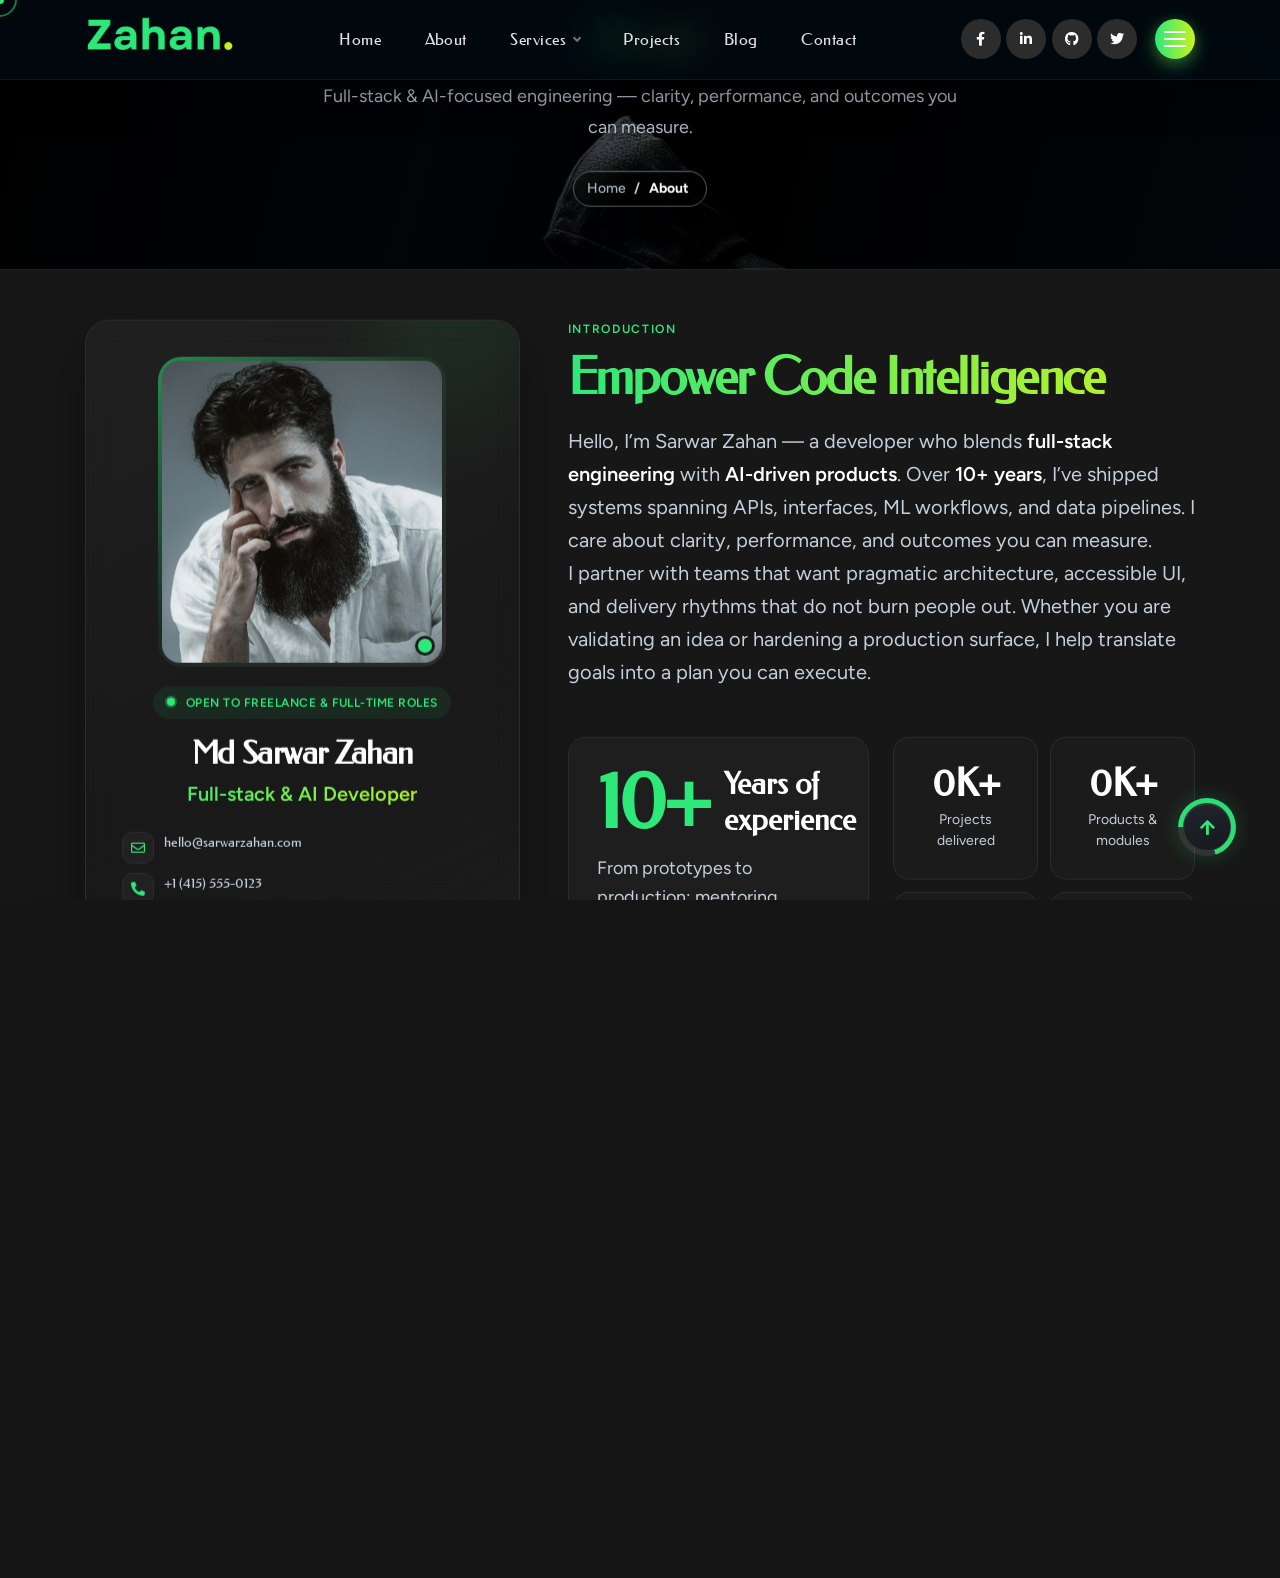
==== about.html @ 9ed6d423 "Add About and Contact pages, update nav and blog links, remove modals, theme and SCSS updates Made-w" ====
<!DOCTYPE html>
<html lang="en">
<head>
    <meta charset="UTF-8">
    <meta name="viewport" content="width=device-width, initial-scale=1.0, viewport-fit=cover">
    <title>About — Zahan</title>
    <link rel="icon" href="assets/img/logo/zahan-icon.png" type="image/png">

    <link rel="stylesheet" href="assets/css/bootstrap.min.css">
    <link rel="stylesheet" href="assets/css/fontawesome.min.css">
    <link rel="stylesheet" href="assets/css/swiper-bundle.min.css">
    <link rel="stylesheet" href="assets/css/animate.min.css">
    <link rel="stylesheet" href="assets/css/magnific-popup.css">
    <link rel="stylesheet" href="assets/css/style.css">
</head>
<body>
    <div class="mouseCursor cursor-outer"></div>
    <div class="mouseCursor cursor-inner"><span>Drag</span></div>

    <div id="preloader" class="bc-preloader" role="status" aria-live="polite" aria-busy="true" aria-label="Loading site">
        <div class="bc-preloader__ambient" aria-hidden="true"></div>
        <div class="bc-preloader__grid" aria-hidden="true"></div>
        <div class="bc-preloader__inner">
            <div class="bc-preloader__visual" aria-hidden="true">
                <div class="bc-preloader__orbit"></div>
                <div class="bc-preloader__core"></div>
            </div>
            <p class="bc-preloader__brand">Zahan</p>
            <div class="bc-preloader__track" aria-hidden="true">
                <span class="bc-preloader__fill"></span>
            </div>
            <span class="bc-preloader__hint">Loading</span>
        </div>
    </div>

    <header class="bc-header-wrapper bc-transparent-header bc-sticky-black" id="bc-sticky-header">
        <div class="container">
            <div class="bc-header-content d-flex justify-content-between align-items-center">
                <div class="bc-logo-area align-content-center">
                    <a class="bc-logo" href="index.html">
                        <img src="assets/img/logo/logo.png" alt="logo">
                    </a>
                </div>
                <div class="bc-mainmenu-nav align-content-center d-none d-lg-block">
                    <nav class="bc-mobile-menu-active" aria-label="Primary">
                        <ul>
                            <li><a href="index.html">Home</a></li>
                            <li><a href="about.html">About</a></li>
                            <li class="has-submenu">
                                <a href="services.html">Services</a>
                                <ul class="sub-menu">
                                    <li><a href="service-details.html">Web Development</a></li>
                                    <li><a href="services.html">All services</a></li>
                                    <li class="has-submenu">
                                        <a href="services.html">More</a>
                                        <ul class="sub-menu">
                                            <li><a href="blog.html">Blog</a></li>
                                            <li><a href="contact.html">Contact</a></li>
                                        </ul>
                                    </li>
                                </ul>
                            </li>
                            <li><a href="projects.html">Projects</a></li>
                            <li><a href="blog.html">Blog</a></li>
                            <li><a href="contact.html">Contact</a></li>
                        </ul>
                    </nav>
                </div>
                <div class="bc-header-right-area align-content-center">
                    <div class="bc-action-area">
                        <ul class="bc-header-social" aria-label="Social links">
                            <li><a href="#" class="bc-header-social__link" aria-label="Facebook"><i class="fab fa-facebook-f" aria-hidden="true"></i></a></li>
                            <li><a href="#" class="bc-header-social__link" aria-label="LinkedIn"><i class="fab fa-linkedin-in" aria-hidden="true"></i></a></li>
                            <li><a href="#" class="bc-header-social__link" aria-label="GitHub"><i class="fab fa-github" aria-hidden="true"></i></a></li>
                            <li><a href="#" class="bc-header-social__link" aria-label="Twitter"><i class="fab fa-twitter" aria-hidden="true"></i></a></li>
                        </ul>
                        <button type="button" class="bc-offcanvas-btn bc-offcanvas-toogle" aria-label="Toggle menu" aria-expanded="false" aria-controls="bc-offcanvas-panel">
                            <span class="bc-offcanvas-btn__inner" aria-hidden="true">
                                <span class="bc-offcanvas-btn__line"></span>
                                <span class="bc-offcanvas-btn__line"></span>
                                <span class="bc-offcanvas-btn__line"></span>
                            </span>
                        </button>
                    </div>
                </div>
            </div>
        </div>
    </header>

    <div class="bc-offcanvas_wrapper" id="bc-offcanvas-panel" role="dialog" aria-modal="true" aria-label="Menu and contact" aria-hidden="true">
        <div class="bc-offcanvas">
            <div class="bc-offcanvas__shine" aria-hidden="true"></div>
            <div class="bc-offcanvas-header d-flex justify-content-between align-items-center mb-70">
                <div class="bc-offcanvas-logo">
                    <a href="index.html"><img src="assets/img/logo/logo.png" alt="Zahan home"></a>
                </div>
                <div class="bc-offcanvas-close">
                    <button type="button" class="bc-offcanvas-close-toggle" aria-label="Close menu">
                        <i class="fas fa-times" aria-hidden="true"></i>
                    </button>
                </div>
            </div>
            <div class="bc-offcanvas-menu mb-50 d-xl-none"><nav aria-label="Mobile"></nav></div>
            <div class="bc-offcanvas-content mb-40 d-none d-lg-block">
                <h2 class="bc-offcanvas-title">Hello there</h2>
                <p>I’m Sarwar — thanks for visiting. Use the links to explore the site or reach out from the details below.</p>
            </div>
            <div class="bc-offcanvas-info">
                <span class="subtile">Contact information</span>
                <div class="bc-link-area">
                    <ul class="bc-link">
                        <li>
                            <span class="bc-link-icon"><i class="far fa-envelope"></i></span>
                            <div class="bc-link-wrap">
                                <h4 class="bc-link-title">E-mail</h4>
                                <a href="mailto:hello@zahan.com">hello@zahan.com</a>
                            </div>
                        </li>
                        <li>
                            <span class="bc-link-icon"><i class="fas fa-map-marker-alt"></i></span>
                            <div class="bc-link-wrap">
                                <h4 class="bc-link-title">Location</h4>
                                <div>3891 Ranchview Dr., Richardson</div>
                            </div>
                        </li>
                        <li>
                            <span class="bc-link-icon"><i class="fas fa-phone-alt"></i></span>
                            <div class="bc-link-wrap">
                                <h4 class="bc-link-title">Phone</h4>
                                <a href="tel:+8801780882316">+880 1780 882316</a>
                            </div>
                        </li>
                    </ul>
                </div>
            </div>
            <div class="bc-social-share-inner mt-50">
                <span class="subtile">Find me online</span>
                <ul class="bc-social-sahre">
                    <li><a href="#" class="bc-social-btn" aria-label="Facebook"><i class="fab fa-facebook-f"></i></a></li>
                    <li><a href="#" class="bc-social-btn" aria-label="LinkedIn"><i class="fab fa-linkedin-in"></i></a></li>
                    <li><a href="#" class="bc-social-btn" aria-label="GitHub"><i class="fab fa-github"></i></a></li>
                    <li><a href="#" class="bc-social-btn" aria-label="Twitter"><i class="fab fa-twitter"></i></a></li>
                </ul>
            </div>
        </div>
    </div>
    <div class="bc-offcanvas-overlay" aria-hidden="true"></div>

    <div id="smooth-wrapper">
        <div id="smooth-content">
            <main>
                <section class="bc-page-hero jarallax bc-section-bg" data-background="assets/img/section-bg.jpg" aria-labelledby="about-page-heading">
                    <div class="container bc-page-hero__inner">
                        <h1 id="about-page-heading" class="bc-page-hero__title bc-gradient-text-color wow bcFadeInUp" data-wow-duration="0.9s" data-wow-delay="0.05s">About</h1>
                        <p class="bc-page-hero__lead wow bcFadeInUp" data-wow-duration="0.9s" data-wow-delay="0.1s">Full-stack &amp; AI-focused engineering — clarity, performance, and outcomes you can measure.</p>
                        <div class="bc-page-hero__breadcrumb-shell wow bcFadeInUp" data-wow-duration="0.85s" data-wow-delay="0.14s">
                            <nav class="bc-breadcrumb" aria-label="Breadcrumb">
                                <ol class="breadcrumb">
                                    <li class="breadcrumb-item"><a href="index.html">Home</a></li>
                                    <li class="breadcrumb-item active" aria-current="page">About</li>
                                </ol>
                            </nav>
                        </div>
                    </div>
                </section>

                <section class="bc-about-wrapper bc-about-page pt-50 pb-100 p-relative bc-section-bg" aria-labelledby="about-story-heading">
                    <div class="container">
                        <div class="row g-4 g-xl-5 align-items-start">
                            <div class="col-xl-5 col-lg-5 col-md-12">
                                <aside class="bc-about-profile wow bcFadeInUp" data-wow-duration="1s" data-wow-delay="0.15s">
                                    <div class="bc-about-profile__shine" aria-hidden="true"></div>
                                    <div class="bc-about-profile__media">
                                        <div class="bc-about-profile__img-ring wow img-custom-anim-top" data-wow-duration="1.2s" data-wow-delay="0.2s">
                                            <img src="assets/img/testimonial/testimonal-03.jpg" class="bc-about-profile__img" width="280" height="302" alt="Portrait of Md Sarwar Zahan" loading="lazy">
                                            <span class="bc-about-profile__status" title="Available for projects" aria-hidden="true"></span>
                                        </div>
                                    </div>
                                    <div class="bc-about-profile__body">
                                        <p class="bc-about-profile__badge wow bcFadeInUp" data-wow-duration="0.75s" data-wow-delay="0.12s">
                                            <span class="bc-about-profile__status bc-about-profile__status--inline" aria-hidden="true"></span>
                                            Open to freelance &amp; full-time roles
                                        </p>
                                        <h3 class="bc-about-profile__name wow bcFadeInUp" data-wow-duration="0.75s" data-wow-delay="0.2s">Md Sarwar Zahan</h3>
                                        <p class="bc-about-profile__role bc-gradient-text-color wow bcFadeInUp" data-wow-duration="0.75s" data-wow-delay="0.26s">Full-stack &amp; AI Developer</p>
                                        <ul class="bc-about-profile__meta list-unstyled wow bcFadeInUp" data-wow-duration="0.8s" data-wow-delay="0.32s">
                                            <li>
                                                <a href="mailto:hello@sarwarzahan.com" class="bc-about-profile__link">
                                                    <span class="bc-about-profile__icon" aria-hidden="true"><i class="far fa-envelope"></i></span>
                                                    <span>hello@sarwarzahan.com</span>
                                                </a>
                                            </li>
                                            <li>
                                                <a href="tel:+14155550123" class="bc-about-profile__link">
                                                    <span class="bc-about-profile__icon" aria-hidden="true"><i class="fas fa-phone-alt"></i></span>
                                                    <span>+1 (415) 555-0123</span>
                                                </a>
                                            </li>
                                            <li>
                                                <span class="bc-about-profile__link bc-about-profile__link--static">
                                                    <span class="bc-about-profile__icon" aria-hidden="true"><i class="fas fa-map-marker-alt"></i></span>
                                                    <span>San Francisco, CA · PST (UTC−8)</span>
                                                </span>
                                            </li>
                                            <li>
                                                <span class="bc-about-profile__link bc-about-profile__link--static">
                                                    <span class="bc-about-profile__icon" aria-hidden="true"><i class="far fa-clock"></i></span>
                                                    <span>Typically replies within 24h · Mon–Fri</span>
                                                </span>
                                            </li>
                                            <li>
                                                <span class="bc-about-profile__link bc-about-profile__link--static">
                                                    <span class="bc-about-profile__icon" aria-hidden="true"><i class="fas fa-language"></i></span>
                                                    <span>English · বাংলা (Bengali)</span>
                                                </span>
                                            </li>
                                        </ul>
                                        <div class="bc-about-profile__tags wow bcFadeInUp" data-wow-duration="0.8s" data-wow-delay="0.4s" aria-label="Core technologies">
                                            <span class="bc-about-profile__tag">React</span>
                                            <span class="bc-about-profile__tag">Node.js</span>
                                            <span class="bc-about-profile__tag">Python</span>
                                            <span class="bc-about-profile__tag">TypeScript</span>
                                            <span class="bc-about-profile__tag">AWS</span>
                                            <span class="bc-about-profile__tag">ML / LLMs</span>
                                        </div>
                                        <div class="bc-about-profile__actions wow bcFadeInUp" data-wow-duration="0.8s" data-wow-delay="0.45s">
                                            <a href="assets/cv.pdf" class="bc-about-profile__cv" download>
                                                <i class="fas fa-file-download" aria-hidden="true"></i>
                                                Download CV
                                            </a>
                                        </div>
                                        <ul class="bc-about-profile__social bc-social-sahre justify-content-center wow bcFadeInUp" data-wow-duration="0.8s" data-wow-delay="0.5s">
                                            <li><a href="#" class="bc-social-btn" aria-label="Facebook"><i class="fab fa-facebook-f"></i></a></li>
                                            <li><a href="#" class="bc-social-btn" aria-label="LinkedIn"><i class="fab fa-linkedin-in"></i></a></li>
                                            <li><a href="#" class="bc-social-btn" aria-label="GitHub"><i class="fab fa-github"></i></a></li>
                                            <li><a href="#" class="bc-social-btn" aria-label="Twitter"><i class="fab fa-twitter"></i></a></li>
                                        </ul>
                                    </div>
                                </aside>
                            </div>
                            <div class="col-xl-7 col-lg-7 col-md-12">
                                <div class="bc-about-main">
                                    <header class="bc-about-main__header mb-4 mb-xl-5">
                                        <p class="bc-about-main__eyebrow wow bcFadeInUp" data-wow-duration="0.8s" data-wow-delay="0.05s">Introduction</p>
                                        <h2 id="about-story-heading" class="bc-about-main__title bc-gradient-text-color wow bcFadeInUp" data-wow-duration="0.9s" data-wow-delay="0.1s">Empower Code Intelligence</h2>
                                        <div class="bc-about-main__prose wow bcFadeInUp" data-wow-duration="0.9s" data-wow-delay="0.15s">
                                            <p>Hello, I’m Sarwar Zahan — a developer who blends <strong>full-stack engineering</strong> with <strong>AI-driven products</strong>. Over <strong>10+ years</strong>, I’ve shipped systems spanning APIs, interfaces, ML workflows, and data pipelines. I care about clarity, performance, and outcomes you can measure.</p>
                                            <p>I partner with teams that want pragmatic architecture, accessible UI, and delivery rhythms that do not burn people out. Whether you are validating an idea or hardening a production surface, I help translate goals into a plan you can execute.</p>
                                        </div>
                                    </header>

                                    <div class="row g-3 g-xl-4 bc-about-main__stats">
                                        <div class="col-xl-6 d-flex flex-column">
                                            <div class="bc-about-spotlight wow bcFadeInUp flex-grow-1" data-wow-duration="1s" data-wow-delay="0.2s">
                                                <div class="bc-about-spotlight__shine" aria-hidden="true"></div>
                                                <div class="bc-about-spotlight__head">
                                                    <span class="bc-about-spotlight__num">10+</span>
                                                    <h3 class="bc-about-spotlight__label">Years of <br> experience</h3>
                                                </div>
                                                <p class="bc-about-spotlight__text">From prototypes to production: mentoring, architecture reviews, and hands-on delivery across web, cloud, and intelligent features.</p>
                                            </div>
                                        </div>
                                        <div class="col-xl-6 d-flex flex-column">
                                            <div class="bc-about-facts-grid flex-grow-1">
                                                <div class="bc-fact wow bcFadeInUp" data-wow-duration="0.65s" data-wow-delay="0.05s">
                                                    <span class="bc-fact-count"><span class="counter">7</span>K+</span>
                                                    <p>Projects delivered</p>
                                                </div>
                                                <div class="bc-fact wow bcFadeInUp" data-wow-duration="0.65s" data-wow-delay="0.1s">
                                                    <span class="bc-fact-count"><span class="counter">3</span>K+</span>
                                                    <p>Products &amp; modules</p>
                                                </div>
                                                <div class="bc-fact wow bcFadeInUp" data-wow-duration="0.65s" data-wow-delay="0.15s">
                                                    <span class="bc-fact-count"><span class="counter">78</span>+</span>
                                                    <p>Client reviews</p>
                                                </div>
                                                <div class="bc-fact wow bcFadeInUp" data-wow-duration="0.65s" data-wow-delay="0.2s">
                                                    <span class="bc-fact-count"><span class="counter">1</span>K+</span>
                                                    <p>Happy clients</p>
                                                </div>
                                            </div>
                                        </div>
                                    </div>

                                    <div class="bc-about-cta wow bcFadeInUp" data-wow-duration="1s" data-wow-delay="0.35s">
                                        <div class="bc-about-cta__inner">
                                            <h3 class="bc-about-cta__title wow bcFadeInUp" data-wow-duration="0.8s" data-wow-delay="0.05s">Have a project in mind?</h3>
                                            <p class="bc-about-cta__subtitle wow bcFadeInUp" data-wow-duration="0.8s" data-wow-delay="0.1s">Let’s collaborate and ship something polished, fast, and built to last.</p>
                                            <a href="contact.html" class="bc-btn bc-about-cta__btn wow bcFadeInUp" data-wow-duration="0.8s" data-wow-delay="0.16s">
                                                <span class="bc-btn-wrap">
                                                    <span class="bc-btn-y-1">Start a project <i class="fas fa-arrow-right"></i></span>
                                                    <span class="bc-btn-y-2">Start a project <i class="fas fa-arrow-right"></i></span>
                                                </span>
                                            </a>
                                        </div>
                                    </div>
                                </div>
                            </div>
                        </div>
                    </div>
                </section>
            </main>

            <footer class="bc-footer-wrapper pt-20 pb-20">
                <div class="container">
                    <div class="bc-footer text-center wow bcFadeInUp" data-wow-duration="0.75s" data-wow-delay="0.05s">
                        <p>© 2025. All rights reserved by <a href="https://beepcoder.com/">Beepcoder.</a></p>
                    </div>
                </div>
            </footer>
        </div>
    </div>

    <button type="button" id="back-to-top" class="bc-backtop" aria-label="Back to top">
        <span class="bc-backtop__progress" aria-hidden="true"></span>
        <span class="bc-backtop__inner"><i class="fas fa-arrow-up" aria-hidden="true"></i></span>
    </button>

<script src="assets/js/jquery-3.7.1.min.js"></script>
<script src="assets/js/bootstrap.bundle.min.js"></script>
<script src="assets/js/typed.js"></script>
<script src="assets/js/magnific-popup.js"></script>
<script src="assets/js/isotope.pkgd.min.js"></script>
<script src="assets/js/swiper-bundle.min.js"></script>
<script src="assets/js/wow.min.js"></script>
<script src="assets/js/waypoints.js"></script>
<script src="assets/js/jquery.counterup.min.js"></script>
<script src="assets/js/gsap.min.js"></script>
<script src="assets/js/scroll-trigger.js"></script>
<script src="assets/js/scroll-smoother.js"></script>
<script src="assets/js/jarallax.min.js"></script>
<script src="assets/js/ajax-form.js"></script>
<script src="assets/js/main.js"></script>
</body>
</html>
---- assets/css/style.css ----
@charset "UTF-8";
/*-----------------------------------------------------------------------------------

    Template Name: Zahan - Personal Portfolio HTML Template
    Author: beepcoder
    Support: help.beepcoder.com
    Description: Zahan is a sleek and modern personal portfolio HTML template designed for developers, designers, and creatives to showcase their work with style and professionalism.
    Version: 1.0.0

-----------------------------------------------------------------------------------

/************ TABLE OF CONTENTS ***************

	-----------------
    01. THEME CSS
	-----------------
		1.1 Theme Default
		1.2 Common Classes
		1.3 Default Spacing

	-----------------
    02. COMPONENTS css
	-----------------
		2.1 Back to top
		2.2 Breadcrumb
		2.3 Buttons
		2.4 Custom Animation
		2.5 Custom Cursor
		2.6 Offcanvas
		2.7 Preloader
		2.8 Section Title
		2.9 Page hero (inner pages)
	-----------------
    03. HEADER CSS
	-----------------
		3.1 Header Style 1

    ---------------------------------
	04. MENU CSS
	---------------------------------
		4.1 Main menu css
		4.2 Mobile Menu

	---------------------------------

	---------------------------------
	05. FOOTER CSS
	---------------------------------
		5.1 Footer Style 1

	---------------------------------
	06. PAGES CSS
	---------------------------------
		6.1 Hero css
		6.2 About css
		6.3 Service css
		6.4 Portfolio css
		6.5 Testimonial css
		6.6 Education css
		6.7 Skill css
		6.8 Blog css
		6.9 Contact css
		6.10 Service pages (listing & single)





**********************************************/
/*----------------------------------------*/
/*  1.1 Theme Default
/*----------------------------------------*/
@import url("https://fonts.googleapis.com/css2?family=Federo&family=Figtree:ital,wght@0,300..900;1,300..900&display=swap");
/* ============================================
   Global color system — edit here for sitewide theme
   Use var(--bc-*) in all components; avoid raw hex in partials.
   ============================================ */
:root {
  /* ----- Core palette ----- */
  --bc-text-color-1: #ffffff;
  --bc-heading-color: var(--bc-text-color-1);
  --bc-common-black: #0d0d0d;
  --bc-text-color-2: #2ce97a;
  --bc-rgb-text-color-2: 44, 233, 122;
  --bc-text-color-3: #04060c;
  --bc-rgb-text-color-3: 4, 6, 12;
  --bc-bg-color-1: #2ce97a;
  --bc-bg-color-2: #c8f31d;
  --bc-rgb-bg-color-2: 200, 243, 29;
  --bc-background-color-1: linear-gradient(145deg, #1e2024, #23272b);
  --bc-bg-black-1: #212428;
  --bc-bg-black-2: #010a10;
  --bc-color-lightn: #c4cfde;
  --bc-rgb-color-lightn: 196, 207, 222;
  --bc-gradient-color-1: linear-gradient(90deg, var(--bc-bg-color-1) 0%, var(--bc-bg-color-2) 100%);
  --bc-stroke-gr: linear-gradient(90deg, var(--bc-bg-color-1), var(--bc-bg-color-2));
  --bc-full: linear-gradient(white, white);
  --bc-shadow-1: 10px 10px 19px #1c1e22, -10px -10px 19px #262a2e;
  --Bg-linear-2: linear-gradient(
    123.51deg,
    rgba(215, 237, 237, 0.1) -61.8%,
    rgba(204, 235, 235, 0.01) 100%
  );
  --bc-color-dark-one: #151515;
  --bc-color-dark-two: #171717;
  --bc-color-dark-four: #1e1e1e;
  --bc-color-dark-five: #2c2c2c;
  --bc-color-deep: #020508;
  /* ----- RGB helpers (for rgba(var(--bc-rgb-*), alpha) in SCSS/CSS) ----- */
  --bc-rgb-white: 255, 255, 255;
  --bc-rgb-black: 0, 0, 0;
  /* ----- Secondary text (derived; adjust with palette) ----- */
  --bc-text-muted: #9aacbf;
  --bc-text-muted-2: #7d8fa3;
  --bc-text-dim: #8e8e8e;
  --bc-text-dim-2: #b0b0b0;
  --bc-border-neutral: #57595c;
  /* ----- UI chrome on dark backgrounds ----- */
  --bc-divider: rgba(var(--bc-rgb-white), 0.08);
  --bc-divider-medium: rgba(var(--bc-rgb-white), 0.12);
  --bc-divider-strong: rgba(var(--bc-rgb-white), 0.15);
  --bc-accent-line-soft: rgba(var(--bc-rgb-text-color-2), 0.12);
  --bc-accent-line: rgba(var(--bc-rgb-text-color-2), 0.28);
  --bc-accent-line-strong: rgba(var(--bc-rgb-text-color-2), 0.45);
  /* ----- Glass / frosted fills (white tint) ----- */
  --bc-glass-01: rgba(var(--bc-rgb-white), 0.01);
  --bc-glass-02: rgba(var(--bc-rgb-white), 0.02);
  --bc-glass-03: rgba(var(--bc-rgb-white), 0.03);
  --bc-glass-035: rgba(var(--bc-rgb-white), 0.035);
  --bc-glass-04: rgba(var(--bc-rgb-white), 0.04);
  --bc-glass-045: rgba(var(--bc-rgb-white), 0.045);
  --bc-glass-05: rgba(var(--bc-rgb-white), 0.05);
  --bc-glass-06: rgba(var(--bc-rgb-white), 0.06);
  --bc-glass-07: rgba(var(--bc-rgb-white), 0.07);
  --bc-glass-08: rgba(var(--bc-rgb-white), 0.08);
  --bc-glass-09: rgba(var(--bc-rgb-white), 0.09);
  --bc-glass-10: rgba(var(--bc-rgb-white), 0.1);
  --bc-glass-12: rgba(var(--bc-rgb-white), 0.12);
  --bc-glass-20: rgba(var(--bc-rgb-white), 0.2);
  --bc-glass-22: rgba(var(--bc-rgb-white), 0.22);
  --bc-glass-25: rgba(var(--bc-rgb-white), 0.25);
  /* ----- High-opacity text on dark (quotes, emphasis) ----- */
  --bc-text-on-dark-strong: rgba(var(--bc-rgb-white), 0.92);
  /* ----- Accent-tinted glass ----- */
  --bc-accent-glass-04: rgba(var(--bc-rgb-text-color-2), 0.04);
  --bc-accent-glass-06: rgba(var(--bc-rgb-text-color-2), 0.06);
  --bc-accent-glass-08: rgba(var(--bc-rgb-text-color-2), 0.08);
  --bc-accent-glass-10: rgba(var(--bc-rgb-text-color-2), 0.1);
  --bc-accent-glass-12: rgba(var(--bc-rgb-text-color-2), 0.12);
  --bc-accent-glass-14: rgba(var(--bc-rgb-text-color-2), 0.14);
  --bc-accent-glass-15: rgba(var(--bc-rgb-text-color-2), 0.15);
  --bc-accent-glass-18: rgba(var(--bc-rgb-text-color-2), 0.18);
  --bc-accent-glass-20: rgba(var(--bc-rgb-text-color-2), 0.2);
  --bc-accent-glass-25: rgba(var(--bc-rgb-text-color-2), 0.25);
  --bc-accent-glass-35: rgba(var(--bc-rgb-text-color-2), 0.35);
  --bc-accent-glass-38: rgba(var(--bc-rgb-text-color-2), 0.38);
  --bc-accent-glass-40: rgba(var(--bc-rgb-text-color-2), 0.4);
  --bc-accent-glass-45: rgba(var(--bc-rgb-text-color-2), 0.45);
  --bc-accent-glass-50: rgba(var(--bc-rgb-text-color-2), 0.5);
  --bc-accent-glass-55: rgba(var(--bc-rgb-text-color-2), 0.55);
  --bc-accent-glass-65: rgba(var(--bc-rgb-text-color-2), 0.65);
  --bc-accent-glass-95: rgba(var(--bc-rgb-text-color-2), 0.95);
  /* ----- Shadows ----- */
  --bc-shadow-xs: 0 4px 16px rgba(var(--bc-rgb-black), 0.25);
  --bc-shadow-sm: 0 8px 22px rgba(var(--bc-rgb-black), 0.2);
  --bc-shadow-md: 0 12px 28px rgba(var(--bc-rgb-black), 0.25);
  --bc-shadow-card: 0 20px 44px rgba(var(--bc-rgb-black), 0.28);
  --bc-shadow-card-lg: 0 24px 48px rgba(var(--bc-rgb-black), 0.35);
  --bc-shadow-card-hover: 0 28px 56px rgba(var(--bc-rgb-black), 0.38);
  --bc-shadow-header: 0 12px 40px rgba(var(--bc-rgb-black), 0.45);
  --bc-shadow-offcanvas: -32px 0 64px rgba(var(--bc-rgb-black), 0.55);
  --bc-shadow-accent-hover: 0 10px 28px rgba(var(--bc-rgb-text-color-2), 0.18);
  --bc-shadow-accent-glow-sm: 0 0 20px rgba(var(--bc-rgb-text-color-2), 0.22);
  --bc-shadow-accent-glow-md: 0 0 28px rgba(var(--bc-rgb-text-color-2), 0.38);
  --bc-shadow-accent-lift: 0 8px 24px rgba(var(--bc-rgb-text-color-2), 0.25);
  --bc-shadow-filter-active: 0 6px 20px rgba(var(--bc-rgb-text-color-2), 0.25);
  --bc-shadow-inset-dark: inset 0 2px 6px rgba(var(--bc-rgb-black), 0.45);
  /* ----- Overlays / scrims ----- */
  --bc-overlay-scrim: rgba(var(--bc-rgb-black), 0.55);
  --bc-overlay-thumb: rgba(var(--bc-rgb-black), 0.45);
  --bc-overlay-photo-bottom: rgba(var(--bc-rgb-text-color-3), 0.65);
  /* ----- Section-specific surfaces (tweak in one place) ----- */
  --bc-gradient-education-surface: linear-gradient(
    155deg,
    rgba(38, 40, 46, 0.92) 0%,
    rgba(20, 22, 26, 0.96) 50%,
    rgba(14, 16, 20, 0.98) 100%
  );
  --bc-shadow-education-surface: 0 4px 24px rgba(var(--bc-rgb-black), 0.25),
    inset 0 1px 0 var(--bc-glass-05);
  --bc-shadow-education-surface-hover: 0 24px 48px rgba(var(--bc-rgb-black), 0.4),
    0 0 0 1px var(--bc-accent-glass-10), inset 0 1px 0 var(--bc-glass-08);
  --bc-gradient-testimonial-card: linear-gradient(145deg, rgba(34, 36, 40, 0.72) 0%, rgba(22, 24, 28, 0.85) 100%);
  --bc-gradient-skill-panel: linear-gradient(155deg, rgba(38, 40, 46, 0.88) 0%, rgba(22, 24, 28, 0.95) 100%);
  --bc-skill-track-bg: rgba(var(--bc-rgb-black), 0.35);
  --bc-overlay-scrim-strong: rgba(var(--bc-rgb-black), 0.8);
  --bc-overlay-hero: linear-gradient(180deg, rgba(6, 6, 6, 0) 46.14%, var(--bc-bg-black-2) 100%);
  /* ----- Card & panel surfaces ----- */
  --bc-gradient-card: linear-gradient(
    155deg,
    var(--bc-glass-04) 0%,
    var(--bc-glass-01) 45%,
    var(--bc-color-dark-four) 100%
  );
  --bc-gradient-card-alt: linear-gradient(to right bottom, var(--bc-bg-black-1), #16181c);
  --bc-gradient-offcanvas: linear-gradient(
    165deg,
    rgba(20, 24, 30, 0.98) 0%,
    rgba(4, 6, 12, 0.99) 55%,
    var(--bc-color-deep) 100%
  );
  --bc-gradient-backtop-inner: linear-gradient(160deg, #22252c 0%, #16181e 100%);
  --bc-gradient-backtop-inner-hover: linear-gradient(160deg, var(--bc-accent-glass-14) 0%, #16181e 62%);
  /* ----- Header (sticky) ----- */
  --bc-header-sticky-bg: rgba(1, 10, 16, 0.88);
  /* Social + menu trigger: shared circle size */
  --bc-header-control-size: 40px;
  /* ----- Forms & focus ----- */
  --bc-input-text: var(--bc-text-color-1);
  --bc-input-bg: var(--bc-glass-03);
  --bc-input-bg-focus: rgba(30, 30, 30, 0.55);
  --bc-focus-ring: 0 0 0 3px rgba(var(--bc-rgb-text-color-2), 0.18);
  --bc-focus-ring-strong: 0 0 0 3px rgba(var(--bc-rgb-text-color-2), 0.35);
  /* ----- State ----- */
  --bc-color-error: #ff6b6b;
  --bc-color-success: var(--bc-text-color-2);
  /* ----- Light surfaces (global form defaults in theme) ----- */
  --bc-form-surface: #ffffff;
  --bc-form-border-default: #e0e2e3;
  /* ----- Buttons (primary on dark) ----- */
  --bc-btn-primary-fg: #070721;
  --bc-btn-primary-bg-start: #56ff81;
  --bc-btn-primary-bg-end: #2bdf5d;
  --bc-btn-primary-glow: rgba(145, 255, 105, 0.3);
  /* ----- Modals (Bootstrap dialogs) ----- */
  --bc-modal-backdrop-bg: rgba(var(--bc-rgb-black), 0.72);
  --bc-modal-surface-bg: linear-gradient(
    165deg,
    rgba(24, 28, 34, 0.97) 0%,
    rgba(10, 12, 18, 0.98) 48%,
    var(--bc-color-deep) 100%
  );
  --bc-modal-shadow: 0 36px 96px rgba(var(--bc-rgb-black), 0.58), 0 0 0 1px var(--bc-accent-glass-10),
    0 0 120px rgba(var(--bc-rgb-text-color-2), 0.07);
  --bc-modal-radius: 22px;
  --bc-modal-accent-bar: linear-gradient(90deg, var(--bc-bg-color-1) 0%, var(--bc-bg-color-2) 100%);
  /* ----- Preloader ----- */
  --bc-preloader-bg: radial-gradient(ellipse 130% 90% at 50% 110%, var(--bc-accent-glass-15) 0%, transparent 52%),
    radial-gradient(circle at 18% 22%, rgba(var(--bc-rgb-bg-color-2), 0.08) 0%, transparent 42%),
    radial-gradient(circle at 82% 18%, var(--bc-accent-glass-08) 0%, transparent 38%),
    linear-gradient(168deg, var(--bc-color-deep) 0%, var(--bc-bg-black-2) 45%, #0a1218 100%);
  --bc-preloader-grid: rgba(var(--bc-rgb-white), 0.04);
  --bc-preloader-ring: conic-gradient(
    from 220deg,
    var(--bc-accent-glass-25),
    var(--bc-text-color-2),
    var(--bc-bg-color-2),
    transparent 55%
  );
  /* ----- Page / viewport scrollbar ----- */
  --bc-scrollbar-size: 11px;
  --bc-scrollbar-track-bg: rgba(var(--bc-rgb-white), 0.05);
  --bc-scrollbar-track-border: rgba(var(--bc-rgb-white), 0.06);
  --bc-scrollbar-thumb-gradient: linear-gradient(
    180deg,
    rgba(var(--bc-rgb-text-color-2), 0.65) 0%,
    rgba(var(--bc-rgb-bg-color-2), 0.5) 55%,
    rgba(var(--bc-rgb-text-color-2), 0.45) 100%
  );
  --bc-scrollbar-thumb-fallback: rgba(var(--bc-rgb-text-color-2), 0.5);
  --bc-scrollbar-thumb-hover-gradient: linear-gradient(
    180deg,
    var(--bc-text-color-2) 0%,
    var(--bc-bg-color-2) 50%,
    rgba(var(--bc-rgb-text-color-2), 0.85) 100%
  );
  --bc-scrollbar-thumb-hover-fallback: rgba(var(--bc-rgb-text-color-2), 0.75);
  --bc-scrollbar-thumb-glow: 0 0 14px rgba(var(--bc-rgb-text-color-2), 0.35);
}

/*----------------------------------------
  Typography scale (rem @ 16px root)
  Use these tokens sitewide for consistent sizing.
----------------------------------------*/
:root {
  --bc-heading-font: "Federo", sans-serif;
  --bc-body-font: "Figtree", sans-serif;
  /* Core steps */
  --bc-fs-xs: 0.75rem; /* 12 */
  --bc-fs-sm: 0.875rem; /* 14 */
  --bc-fs-base: 1rem; /* 16 — default body & UI copy */
  --bc-fs-md: 1.125rem; /* 18 */
  --bc-fs-lg: 1.25rem; /* 20 */
  --bc-fs-xl: 1.5rem; /* 24 */
  --bc-fs-28: 1.75rem; /* 28 — h3 */
  --bc-fs-2xl: 1.875rem; /* 30 */
  --bc-fs-3xl: 2rem; /* 32 */
  --bc-fs-4xl: 2.25rem; /* 36 */
  --bc-fs-5xl: 2.375rem; /* 38 — h2 */
  --bc-fs-6xl: 2.5rem; /* 40 — display / post titles */
  --bc-fs-7xl: 3rem; /* 48 — h1 / section heroes */
  --bc-fs-8xl: 3.75rem; /* 60 */
  --bc-fs-9xl: 4.0625rem; /* 65 */
  --bc-fs-10xl: 5rem; /* 80 */
  --bc-fs-11xl: 5.125rem; /* 82 */
  --bc-fs-12xl: 5.625rem; /* 90 */
  /* Mid-step (common in legacy layout) */
  --bc-fs-25: 1.5625rem; /* 25 */
  --bc-fs-35: 2.1875rem; /* 35 — large icons / stats */
  --bc-fs-50: 3.125rem; /* 50 — hero title xl */
  --bc-fs-52: 3.25rem; /* 52 — hero decorative mobile */
  --bc-fs-75: 4.6875rem; /* 75 — hero decorative sm */
  /* Line height */
  --bc-lh-heading: 1.15;
  --bc-lh-tight: 1.2;
  --bc-lh-body: 1.625;
  --bc-lh-relaxed: 1.75;
  --bc-lh-ui: 1.5;
  /* Overlines / labels (subtitle, eyebrow) */
  --bc-track-overline: 0.18em;
  /* Semantic sizes — map sections & UI to scale (change scale above to affect all) */
  --bc-fs-section-title: var(--bc-fs-7xl);
  --bc-fs-section-title-down: var(--bc-fs-4xl);
  --bc-fs-section-lead: var(--bc-fs-md);
  --bc-fs-nav: var(--bc-fs-base); /* 16px — primary nav */
  --bc-fs-nav-mobile: var(--bc-fs-lg);
  --bc-fs-card-title: var(--bc-fs-2xl);
  --bc-fs-card-meta: var(--bc-fs-xs);
  --bc-fs-ui-label: var(--bc-fs-xs);
  --bc-lh-section-lead: var(--bc-lh-body);
  --bc-fs-icon-sm: 1.0625rem; /* compact icon buttons (e.g. back-to-top) */
}

/*----------------------------------------*/
/*  1.2 Common Classes
/*----------------------------------------*/
.w-img img {
  width: 100%;
}

.m-img img {
  max-width: 100%;
}

.fix {
  overflow: hidden;
}

.clear {
  clear: both;
}

.z-index-1 {
  z-index: 1;
}

.z-index-11 {
  z-index: 11;
}

.bc-body-bg {
  background-color: var(--bc-black-color);
}

.bc-nblue-bg {
  background-color: var(--bc-nblue-color);
}

.bc-cyan-bg {
  background-color: var(--bc-theme-color);
}

.overflow-y-visible {
  overflow-x: hidden;
  overflow-y: visible;
}

.overflow-x-visible {
  overflow-x: visible;
  overflow-y: hidden;
}

.p-relative {
  position: relative;
}

.p-absolute {
  position: absolute;
}

.bc-r-50 {
  border-radius: 50px;
}

.bc-gradient-text-color {
  background: var(--bc-gradient-color-1);
  background-clip: text;
  -webkit-background-clip: text;
  -webkit-text-fill-color: transparent;
}

.bc-section-bg {
  background-color: var(--bc-color-dark-two);
}

.br-20 {
  border-radius: 20px;
}
.br-20 > img, .br-20 > a img {
  border-radius: 20px;
}

.bc-fs-40 {
  font-size: var(--bc-fs-6xl);
  line-height: var(--bc-lh-heading);
}

/*----------------------------------------*/
/*  1.3 Default Spacing
/*----------------------------------------*/
/*--
    - Margin & Padding
-----------------------------------------*/
/* Default Spacing Utilities (Used Only) */
/*-- Margin Top --*/
.mt-4 {
  margin-top: 4px;
}

.mt-10 {
  margin-top: 10px;
}

.mt-15 {
  margin-top: 15px;
}

.mt-20 {
  margin-top: 20px;
}

.mt-30 {
  margin-top: 30px;
}

.mt-50 {
  margin-top: 50px;
}

.mt-60 {
  margin-top: 60px;
}

/*-- Margin Bottom --*/
.mb-2 {
  margin-bottom: 2px;
}

.mb-3 {
  margin-bottom: 3px;
}

.mb-4 {
  margin-bottom: 4px;
}

.mb-10 {
  margin-bottom: 10px;
}

.mb-15 {
  margin-bottom: 15px;
}

.mb-20 {
  margin-bottom: 20px;
}

.mb-30 {
  margin-bottom: 30px;
}

.mb-40 {
  margin-bottom: 40px;
}

.mb-50 {
  margin-bottom: 50px;
}

.mb-60 {
  margin-bottom: 60px;
}

.mb-70 {
  margin-bottom: 70px;
}

/*-- Margin left --*/
.ml-50 {
  margin-left: 50px;
}

/*-- Padding Top --*/
.pt-20 {
  padding-top: 20px;
}

.pt-30 {
  padding-top: 30px;
}

.pt-50 {
  padding-top: 50px;
}

.pt-80 {
  padding-top: 80px;
}

.pt-90 {
  padding-top: 90px;
}

.pt-100 {
  padding-top: 100px;
}

.pt-150 {
  padding-top: 150px;
}

/*-- Padding Bottom --*/
.pb-20 {
  padding-bottom: 20px;
}

.pb-50 {
  padding-bottom: 50px;
}

.pb-100 {
  padding-bottom: 100px;
}

.pb-150 {
  padding-bottom: 150px;
}

/*-- Padding Left --*/
.pl-100 {
  padding-left: 100px;
}

* {
  margin: 0;
  padding: 0;
  box-sizing: border-box;
}

/*---------------------------------
	typography css start 
---------------------------------*/
body {
  font-family: var(--bc-body-font);
  font-size: var(--bc-fs-base);
  font-weight: 400;
  color: var(--bc-text-color-1);
  line-height: var(--bc-lh-body);
  background-color: var(--bc-color-dark-one);
  -webkit-font-smoothing: antialiased;
  -moz-osx-font-smoothing: grayscale;
  text-rendering: optimizeLegibility;
  overflow-x: hidden;
}

/* GSAP ScrollSmoother: avoid rare horizontal bleed from transformed content */
#smooth-wrapper {
  overflow-x: hidden;
}

/*---------------------------------
	Page scrollbar (theme — edit tokens in _colors.scss)
---------------------------------*/
html {
  scrollbar-gutter: stable;
  scrollbar-width: thin;
  scrollbar-color: var(--bc-scrollbar-thumb-fallback) var(--bc-scrollbar-track-bg);
}

html::-webkit-scrollbar {
  width: var(--bc-scrollbar-size);
  height: var(--bc-scrollbar-size);
}

html::-webkit-scrollbar-track {
  background: var(--bc-scrollbar-track-bg);
  border-left: 1px solid var(--bc-scrollbar-track-border);
  border-radius: 100px;
}

html::-webkit-scrollbar-thumb {
  background: var(--bc-scrollbar-thumb-gradient);
  background-clip: padding-box;
  border: 3px solid transparent;
  border-radius: 100px;
  box-shadow: var(--bc-scrollbar-thumb-glow);
}

html::-webkit-scrollbar-thumb:hover {
  background: var(--bc-scrollbar-thumb-hover-gradient);
  background-clip: padding-box;
  border: 3px solid transparent;
  box-shadow: 0 0 20px rgba(var(--bc-rgb-text-color-2), 0.45);
}

html::-webkit-scrollbar-corner {
  background: var(--bc-color-dark-one);
}

a {
  text-decoration: none;
}

h1,
h2,
h3,
h4,
h5,
h6 {
  font-family: var(--bc-heading-font);
  color: var(--bc-heading-color);
  margin-top: 0;
  font-weight: 700;
  line-height: var(--bc-lh-heading);
}

h1 {
  font-size: var(--bc-fs-7xl);
}

h2 {
  font-size: var(--bc-fs-5xl);
}

h3 {
  font-size: var(--bc-fs-28);
}

h4 {
  font-size: var(--bc-fs-xl);
}

h5 {
  font-size: var(--bc-fs-md);
}

h6 {
  font-size: var(--bc-fs-base);
  font-weight: 600;
}

ul {
  margin: 0px;
  padding: 0px;
}

p {
  font-family: var(--bc-body-font);
  font-size: var(--bc-fs-base);
  font-weight: 400;
  color: var(--bc-text-color-1);
  margin-bottom: 1rem;
  line-height: var(--bc-lh-body);
}

a:not([href]):not([class]),
a:not([href]):not([class]):hover {
  color: inherit;
  text-decoration: none;
}

a:focus,
.button:focus {
  text-decoration: none;
  outline: none;
}

a:focus,
a:hover {
  color: inherit;
  text-decoration: none;
}

img {
  max-width: 100%;
}

a,
button {
  color: inherit;
  outline: none;
  border: none;
  background: transparent;
}

button:hover {
  cursor: pointer;
}

button:focus {
  outline: 0;
}

.uppercase {
  text-transform: uppercase;
}

.capitalize {
  text-transform: capitalize;
}

input[type=text],
input[type=email],
input[type=tel],
input[type=number],
input[type=password],
input[type=url],
textarea {
  outline: none;
  background-color: var(--bc-form-surface);
  height: 56px;
  width: 100%;
  line-height: var(--bc-lh-ui);
  font-size: var(--bc-fs-base);
  font-family: var(--bc-body-font);
  color: var(--bc-common-black);
  padding-left: 1.625rem;
  padding-right: 1.625rem;
  border: 1px solid var(--bc-form-border-default);
}
input[type=text]:focus,
input[type=email]:focus,
input[type=tel]:focus,
input[type=number]:focus,
input[type=password]:focus,
input[type=url]:focus,
textarea:focus {
  border-color: var(--bc-text-color-2);
}
input[type=text]:focus::placeholder,
input[type=email]:focus::placeholder,
input[type=tel]:focus::placeholder,
input[type=number]:focus::placeholder,
input[type=password]:focus::placeholder,
input[type=url]:focus::placeholder,
textarea:focus::placeholder {
  opacity: 0;
}

textarea {
  line-height: var(--bc-lh-ui);
  padding-top: 1rem;
  padding-bottom: 1rem;
  height: auto;
  min-height: 8rem;
}

*::-moz-selection {
  background: var(--bc-text-color-1);
  color: var(--bc-bg-black-1);
  text-shadow: none;
}

*::selection {
  background: var(--bc-text-color-1);
  color: var(--bc-bg-black-1);
  text-shadow: none;
}

*::-moz-placeholder {
  color: var(--bc-color-lightn);
  font-size: var(--bc-fs-base);
  opacity: 0.8;
}

*::placeholder {
  color: var(--bc-color-lightn);
  font-size: var(--bc-fs-base);
  opacity: 0.8;
}

/*----------------------------------------*/
/*  2.5 Custom Cursor
/*----------------------------------------*/
.mouseCursor {
  position: fixed;
  top: 0;
  left: 0;
  pointer-events: none;
  border-radius: 50%;
  -moz-transform: translateZ(0);
  -o-transform: translateZ(0);
  -ms-transform: translateZ(0);
  -webkit-transform: translateZ(0);
  transform: translateZ(0);
  visibility: hidden;
  text-align: center;
}

.cursor-outer {
  margin-left: -18px;
  margin-top: -18px;
  width: 35px;
  height: 35px;
  background: transparent;
  border: 2px solid var(--bc-text-color-2);
  box-sizing: border-box;
  z-index: 10000000;
  opacity: 0.5;
  transition: all 0.3s ease-out;
  -webkit-transition: all 0.3s ease-out;
}

.cursor-inner {
  margin-left: -4px;
  margin-top: -4px;
  width: 8px;
  height: 8px;
  z-index: 10000001;
  background: var(--bc-text-color-2);
  transition: width 0.3s ease-in-out, height 0.3s ease-in-out, margin 0.3s ease-in-out, opacity 0.3s ease-in-out;
  -webkit-transition: width 0.3s ease-in-out, height 0.3s ease-in-out, margin 0.3s ease-in-out, opacity 0.3s ease-in-out;
  -moz-transition: width 0.3s ease-in-out, height 0.3s ease-in-out, margin 0.3s ease-in-out, opacity 0.3s ease-in-out;
  -ms-transition: width 0.3s ease-in-out, height 0.3s ease-in-out, margin 0.3s ease-in-out, opacity 0.3s ease-in-out;
  -o-transition: width 0.3s ease-in-out, height 0.3s ease-in-out, margin 0.3s ease-in-out, opacity 0.3s ease-in-out;
}

.cursor-inner span {
  color: var(--bc-text-color-1);
  line-height: 80px;
  opacity: 0;
  text-transform: uppercase;
  letter-spacing: 1px;
  font-size: var(--bc-fs-xs);
}

/* Touch / coarse pointers: hide custom cursor (JS may still run; elements stay non-interactive) */
@media (hover: none), (pointer: coarse) {
  .mouseCursor {
    display: none !important;
    visibility: hidden !important;
  }
}
/*----------------------------------------*/
/*  2.7 Preloader — premium boot screen
/*----------------------------------------*/
@keyframes bc-preloader-orbit {
  to {
    transform: rotate(360deg);
  }
}
@keyframes bc-preloader-pulse {
  0%, 100% {
    opacity: 0.55;
    transform: scale(0.98);
  }
  50% {
    opacity: 1;
    transform: scale(1);
  }
}
@keyframes bc-preloader-shimmer {
  0% {
    transform: translateX(-120%);
  }
  100% {
    transform: translateX(320%);
  }
}
@keyframes bc-preloader-brand {
  0%, 100% {
    letter-spacing: 0.28em;
    filter: brightness(1);
  }
  50% {
    letter-spacing: 0.38em;
    filter: brightness(1.12);
  }
}
#preloader {
  position: fixed;
  inset: 0;
  width: 100%;
  min-height: 100vh;
  min-height: 100dvh;
  display: flex;
  align-items: center;
  justify-content: center;
  z-index: 9999;
  overflow: hidden;
  background: var(--bc-preloader-bg);
  transition: opacity 0.55s cubic-bezier(0.22, 1, 0.36, 1), visibility 0.55s ease;
}
#preloader.bc-preloader {
  isolation: isolate;
}

.bc-preloader__ambient {
  position: absolute;
  inset: -20%;
  background: radial-gradient(circle at 50% 50%, var(--bc-accent-glass-08) 0%, transparent 42%);
  opacity: 0.85;
  animation: bc-preloader-pulse 4s ease-in-out infinite;
  pointer-events: none;
  z-index: 0;
}

.bc-preloader__grid {
  position: absolute;
  inset: 0;
  background-image: linear-gradient(var(--bc-preloader-grid) 1px, transparent 1px), linear-gradient(90deg, var(--bc-preloader-grid) 1px, transparent 1px);
  background-size: 48px 48px;
  mask-image: radial-gradient(ellipse 70% 60% at 50% 50%, black 20%, transparent 75%);
  -webkit-mask-image: radial-gradient(ellipse 70% 60% at 50% 50%, black 20%, transparent 75%);
  opacity: 0.35;
  pointer-events: none;
  z-index: 0;
}

.bc-preloader__inner {
  position: relative;
  z-index: 1;
  display: flex;
  flex-direction: column;
  align-items: center;
  gap: clamp(1.25rem, 3vw, 1.75rem);
  padding: clamp(1.5rem, 4vw, 2.5rem);
  text-align: center;
}

.bc-preloader__visual {
  position: relative;
  width: clamp(88px, 18vw, 112px);
  height: clamp(88px, 18vw, 112px);
  flex-shrink: 0;
  border-radius: 50%;
  background: radial-gradient(circle at 40% 32%, var(--bc-glass-08) 0%, var(--bc-glass-02) 42%, transparent 72%);
  border: 1px solid var(--bc-divider);
  box-shadow: inset 0 1px 0 var(--bc-glass-06), 0 12px 40px rgba(var(--bc-rgb-black), 0.35);
}

.bc-preloader__orbit {
  position: absolute;
  inset: 0;
  border-radius: 50%;
  background: var(--bc-preloader-ring);
  animation: bc-preloader-orbit 1.35s linear infinite;
  box-shadow: 0 0 36px var(--bc-accent-glass-25);
  -webkit-mask: radial-gradient(farthest-side, transparent calc(100% - 7px), #fff calc(100% - 6px));
  mask: radial-gradient(farthest-side, transparent calc(100% - 7px), #fff calc(100% - 6px));
}

.bc-preloader__core {
  position: absolute;
  top: 50%;
  left: 50%;
  width: 22%;
  height: 22%;
  transform: translate(-50%, -50%);
  border-radius: 50%;
  background: var(--bc-gradient-color-1);
  box-shadow: 0 0 20px var(--bc-accent-glass-45), 0 0 40px var(--bc-accent-glass-25);
  animation: bc-preloader-pulse 1.8s ease-in-out infinite;
}

.bc-preloader__brand,
.loader-text {
  margin: 0;
  font-family: var(--bc-heading-font);
  font-size: clamp(var(--bc-fs-5xl), 6vw, var(--bc-fs-8xl));
  font-weight: 700;
  line-height: var(--bc-lh-heading);
  text-transform: uppercase;
  letter-spacing: 0.32em;
  padding-inline: 0.5rem;
  background: var(--bc-gradient-color-1);
  -webkit-background-clip: text;
  background-clip: text;
  -webkit-text-fill-color: transparent;
  color: transparent;
  animation: bc-preloader-brand 2.8s ease-in-out infinite;
}

.bc-preloader__track {
  width: min(220px, 70vw);
  height: 3px;
  border-radius: 999px;
  background: var(--bc-glass-08);
  overflow: hidden;
  box-shadow: inset 0 1px 0 var(--bc-glass-06);
}

.bc-preloader__fill {
  display: block;
  height: 100%;
  width: 40%;
  border-radius: inherit;
  background: var(--bc-gradient-color-1);
  box-shadow: 0 0 18px var(--bc-accent-glass-35);
  animation: bc-preloader-shimmer 1.25s ease-in-out infinite;
}

.bc-preloader__hint {
  font-family: var(--bc-body-font);
  font-size: var(--bc-fs-ui-label);
  font-weight: 600;
  letter-spacing: var(--bc-track-overline);
  text-transform: uppercase;
  color: var(--bc-text-muted);
  margin: 0;
  margin-top: -0.35rem;
}

@media (prefers-reduced-motion: reduce) {
  .bc-preloader__ambient,
  .bc-preloader__orbit,
  .bc-preloader__core,
  .bc-preloader__brand,
  .loader-text,
  .bc-preloader__fill {
    animation: none;
  }
  .bc-preloader__fill {
    width: 100%;
    transform: none;
    animation: none;
  }
  .bc-preloader__orbit {
    animation: none;
    opacity: 0.9;
  }
}
/*----------------------------------------*/
/*  2.6 Offcanvas
/*----------------------------------------*/
.bc-offcanvas-btn {
  position: relative;
  display: inline-flex;
  align-items: center;
  justify-content: center;
  width: var(--bc-header-control-size);
  height: var(--bc-header-control-size);
  padding: 0;
  margin: 0;
  line-height: 1;
  cursor: pointer;
  border: none;
  border-radius: 50%;
  background: var(--bc-gradient-color-1);
  box-shadow: 0 6px 20px rgba(var(--bc-rgb-text-color-2), 0.32), 0 4px 14px rgba(var(--bc-rgb-bg-color-2), 0.22);
  transition: transform 0.4s cubic-bezier(0.22, 1, 0.36, 1), box-shadow 0.35s ease, filter 0.35s ease;
}
.bc-offcanvas-btn:hover {
  transform: translateY(-2px);
  filter: brightness(1.08);
  box-shadow: 0 10px 28px rgba(var(--bc-rgb-text-color-2), 0.38), 0 6px 18px rgba(var(--bc-rgb-bg-color-2), 0.26);
}
.bc-offcanvas-btn:hover .bc-offcanvas-btn__line {
  background-color: var(--bc-text-color-1);
}
.bc-offcanvas-btn:active {
  transform: translateY(0);
  transition-duration: 0.12s;
  filter: brightness(0.95);
}
.bc-offcanvas-btn:focus {
  outline: none;
}
.bc-offcanvas-btn:focus-visible {
  box-shadow: var(--bc-focus-ring-strong), 0 8px 24px rgba(var(--bc-rgb-text-color-2), 0.35);
}
.bc-offcanvas-btn__inner {
  display: flex;
  flex-direction: column;
  align-items: center;
  justify-content: center;
  gap: 5px;
  width: 22px;
  height: 16px;
}
.bc-offcanvas-btn__line {
  display: block;
  width: 22px;
  height: 2px;
  border-radius: 2px;
  background-color: var(--bc-text-color-1);
  transform-origin: center;
  transition: transform 0.45s cubic-bezier(0.22, 1, 0.36, 1), opacity 0.3s ease, background-color 0.3s ease, width 0.3s ease;
}
.bc-offcanvas-btn.is-open {
  background: var(--bc-gradient-color-1);
}
.bc-offcanvas-btn.is-open .bc-offcanvas-btn__line {
  background-color: var(--bc-text-color-1);
}
.bc-offcanvas-btn.is-open .bc-offcanvas-btn__line:nth-child(1) {
  transform: translateY(7px) rotate(45deg);
}
.bc-offcanvas-btn.is-open .bc-offcanvas-btn__line:nth-child(2) {
  opacity: 0;
  transform: scaleX(0);
}
.bc-offcanvas-btn.is-open .bc-offcanvas-btn__line:nth-child(3) {
  transform: translateY(-7px) rotate(-45deg);
}

.bc-offcanvas_wrapper {
  position: fixed;
  z-index: 1001;
  top: 0;
  right: 0;
  width: min(100%, 420px);
  height: 100%;
  max-height: 100dvh;
  padding: 0;
  overflow: hidden;
  opacity: 0;
  visibility: hidden;
  transform: translate3d(100%, 0, 0);
  transition: transform 0.5s cubic-bezier(0.22, 1, 0.36, 1), opacity 0.35s ease, visibility 0.35s ease;
  pointer-events: none;
  border-left: 1px solid var(--bc-accent-line-soft);
  background: var(--bc-gradient-offcanvas);
  backdrop-filter: blur(20px);
  -webkit-backdrop-filter: blur(20px);
  box-shadow: var(--bc-shadow-offcanvas);
}
.bc-offcanvas_wrapper.bc-offcanvas-open {
  opacity: 1;
  visibility: visible;
  transform: translate3d(0, 0, 0);
  pointer-events: auto;
}

.bc-offcanvas {
  position: relative;
  height: 100%;
  overflow-y: auto;
  overflow-x: hidden;
  overscroll-behavior-y: contain;
  padding: clamp(1.5rem, 4vw, 2.5rem) clamp(1.25rem, 4vw, 2rem) 2rem;
  scrollbar-width: thin;
  scrollbar-color: var(--bc-accent-glass-35) transparent;
}
.bc-offcanvas::-webkit-scrollbar {
  width: 6px;
}
.bc-offcanvas::-webkit-scrollbar-thumb {
  background: var(--bc-accent-glass-35);
  border-radius: 6px;
}
.bc-offcanvas__shine {
  position: absolute;
  top: -20%;
  right: -30%;
  width: 80%;
  height: 50%;
  background: radial-gradient(ellipse at center, var(--bc-accent-glass-12) 0%, transparent 70%);
  pointer-events: none;
  z-index: 0;
}
.bc-offcanvas > *:not(.bc-offcanvas__shine) {
  position: relative;
  z-index: 1;
  opacity: 0;
  transform: translate3d(28px, 0, 0);
  transition: opacity 0.4s ease, transform 0.45s cubic-bezier(0.22, 1, 0.36, 1);
}

.bc-offcanvas_wrapper.bc-offcanvas-open .bc-offcanvas > *:not(.bc-offcanvas__shine) {
  opacity: 1;
  transform: translate3d(0, 0, 0);
}

.bc-offcanvas_wrapper.bc-offcanvas-open .bc-offcanvas > *:not(.bc-offcanvas__shine):nth-child(2) {
  transition-delay: 0.06s;
}

.bc-offcanvas_wrapper.bc-offcanvas-open .bc-offcanvas > *:not(.bc-offcanvas__shine):nth-child(3) {
  transition-delay: 0.11s;
}

.bc-offcanvas_wrapper.bc-offcanvas-open .bc-offcanvas > *:not(.bc-offcanvas__shine):nth-child(4) {
  transition-delay: 0.16s;
}

.bc-offcanvas_wrapper.bc-offcanvas-open .bc-offcanvas > *:not(.bc-offcanvas__shine):nth-child(5) {
  transition-delay: 0.21s;
}

.bc-offcanvas_wrapper.bc-offcanvas-open .bc-offcanvas > *:not(.bc-offcanvas__shine):nth-child(6) {
  transition-delay: 0.26s;
}

.bc-offcanvas-header {
  margin-bottom: 2rem !important;
  padding-bottom: 1.25rem;
  border-bottom: 1px solid var(--bc-divider);
}

.bc-offcanvas-logo a {
  display: inline-flex;
  transition: opacity 0.25s ease;
}
.bc-offcanvas-logo a:hover {
  opacity: 0.88;
}
.bc-offcanvas-logo img {
  max-width: 140px;
  height: auto;
}

.bc-offcanvas-close-toggle {
  display: inline-flex;
  align-items: center;
  justify-content: center;
  width: 48px;
  height: 48px;
  padding: 0;
  margin: 0;
  border: 1px solid var(--bc-divider-medium);
  border-radius: 50%;
  cursor: pointer;
  background: var(--bc-glass-04);
  color: var(--bc-heading-color);
  transition: transform 0.35s cubic-bezier(0.22, 1, 0.36, 1), border-color 0.3s ease, background 0.3s ease, color 0.3s ease;
}
.bc-offcanvas-close-toggle i {
  font-size: var(--bc-fs-md);
  transition: transform 0.35s cubic-bezier(0.22, 1, 0.36, 1);
}
.bc-offcanvas-close-toggle:hover {
  border-color: var(--bc-accent-line-strong);
  background: var(--bc-accent-glass-12);
  color: var(--bc-text-color-2);
  transform: rotate(90deg);
}
.bc-offcanvas-close-toggle:hover i {
  transform: scale(1.08);
}
.bc-offcanvas-close-toggle:focus {
  outline: none;
}
.bc-offcanvas-close-toggle:focus-visible {
  box-shadow: var(--bc-focus-ring-strong);
}

.bc-offcanvas-content .bc-offcanvas-title {
  margin: 0 0 0.65rem;
  font-size: var(--bc-fs-3xl);
  font-weight: 700;
  letter-spacing: -0.02em;
  color: var(--bc-heading-color);
}
.bc-offcanvas-content p {
  margin: 0;
  font-size: var(--bc-fs-md);
  line-height: 1.65;
  color: var(--bc-color-lightn);
}

.bc-offcanvas-info .subtile {
  font-size: var(--bc-fs-xs);
  color: var(--bc-text-color-2);
  font-family: var(--bc-heading-font);
  text-transform: uppercase;
  letter-spacing: 0.14em;
  font-weight: 600;
  margin-bottom: 1.1rem;
  display: block;
}
.bc-offcanvas-info .bc-link-icon {
  box-shadow: none;
  background: var(--bc-glass-05);
  border: 1px solid var(--bc-color-dark-five);
  border-radius: 12px;
}
.bc-offcanvas-info .bc-link li {
  padding: 0.35rem 0;
  margin-bottom: 0.5rem;
  border-radius: 12px;
  transition: background 0.25s ease;
}
.bc-offcanvas-info .bc-link li:hover {
  background: var(--bc-glass-03);
}

.bc-social-share-inner {
  margin-top: 2rem !important;
  padding-top: 1.5rem;
  border-top: 1px solid var(--bc-divider);
}
.bc-social-share-inner .subtile {
  font-size: var(--bc-fs-xs);
  color: var(--bc-text-color-2);
  font-family: var(--bc-heading-font);
  text-transform: uppercase;
  letter-spacing: 0.14em;
  font-weight: 600;
  margin-bottom: 1rem;
  display: block;
}
.bc-social-share-inner .bc-social-sahre {
  gap: 0.5rem;
}
.bc-social-share-inner .bc-social-sahre .bc-social-btn {
  width: 46px;
  height: 46px;
  line-height: 46px;
  border-radius: 12px;
  background: var(--bc-glass-04);
  border: 1px solid var(--bc-color-dark-five);
  color: var(--bc-color-lightn);
  transition: transform 0.3s cubic-bezier(0.22, 1, 0.36, 1), border-color 0.3s ease, color 0.3s ease, background 0.3s ease;
}
.bc-social-share-inner .bc-social-sahre .bc-social-btn:hover {
  transform: translateY(-3px);
  border-color: var(--bc-accent-line-strong);
  color: var(--bc-text-color-2);
  background: var(--bc-accent-glass-10);
}

.bc-offcanvas-overlay {
  position: fixed;
  top: 0;
  left: 0;
  z-index: 1000;
  width: 100%;
  height: 100%;
  visibility: hidden;
  opacity: 0;
  transition: opacity 0.45s cubic-bezier(0.22, 1, 0.36, 1), visibility 0.45s ease;
  background: var(--bc-overlay-scrim);
  backdrop-filter: blur(8px);
  -webkit-backdrop-filter: blur(8px);
}

.bc-offcanvas-overlay-open {
  opacity: 1;
  visibility: visible;
}

@media (prefers-reduced-motion: reduce) {
  .bc-offcanvas-btn,
  .bc-offcanvas-btn__line,
  .bc-offcanvas-close-toggle,
  .bc-offcanvas-close-toggle i {
    transition: none !important;
  }
  .bc-offcanvas-btn:hover,
  .bc-offcanvas-close-toggle:hover {
    transform: none !important;
  }
  .bc-offcanvas-btn.is-open .bc-offcanvas-btn__line:nth-child(1),
  .bc-offcanvas-btn.is-open .bc-offcanvas-btn__line:nth-child(3) {
    transform: none !important;
  }
  .bc-offcanvas-btn.is-open .bc-offcanvas-btn__line:nth-child(2) {
    opacity: 0 !important;
  }
  .bc-offcanvas_wrapper {
    transition: transform 0.01ms, opacity 0.2s ease, visibility 0.2s ease !important;
  }
  .bc-offcanvas > *:not(.bc-offcanvas__shine) {
    transition: none !important;
    opacity: 1 !important;
    transform: none !important;
  }
}
/*----------------------------------------*/
/*  2.8 Section Title
/*----------------------------------------*/
.bc-section-title-wrapper p {
  font-weight: 400;
  font-size: var(--bc-fs-section-lead);
  line-height: var(--bc-lh-section-lead);
  color: var(--bc-color-lightn);
}
.bc-section-title {
  font-weight: 700;
  font-size: var(--bc-fs-section-title);
  line-height: var(--bc-lh-heading);
  margin-bottom: 15px;
  color: var(--bc-heading-color);
}
@media only screen and (min-width: 992px) and (max-width: 1199px), only screen and (min-width: 768px) and (max-width: 991px), only screen and (min-width: 576px) and (max-width: 767px), (max-width: 767px) {
  .bc-section-title {
    font-size: var(--bc-fs-section-title-down);
  }
}

.bc-page-title-wrapper {
  background-size: cover;
  background-repeat: no-repeat;
  background-position: center;
}

/*----------------------------------------*/
/*  2.2 Breadcrumb
/*----------------------------------------*/
.bc-breadcrumb {
  font-size: var(--bc-fs-base);
  line-height: var(--bc-lh-ui);
}
.bc-breadcrumb a {
  color: var(--bc-color-lightn);
  text-decoration: none;
}
.bc-breadcrumb a:hover {
  text-decoration: underline;
}
.bc-breadcrumb .breadcrumb-item::before {
  color: var(--bc-color-lightn);
}
.bc-breadcrumb .breadcrumb-item.active {
  color: var(--bc-text-color-2);
}
.bc-breadcrumb ul.breadcrumb {
  background: transparent;
  margin-bottom: 0;
}

/*----------------------------------------*/
/*  2.9 Page hero — title, description, breadcrumb only
/*----------------------------------------*/
.bc-page-hero {
  position: relative;
  overflow: hidden;
  isolation: isolate;
  text-align: center;
  padding: clamp(5.5rem, 11vw, 7.75rem) 0 clamp(2.5rem, 5vw, 3.85rem);
  border-bottom: 1px solid var(--bc-divider);
}
.bc-page-hero::before {
  content: "";
  position: absolute;
  inset: 0;
  z-index: 0;
  pointer-events: none;
  background: linear-gradient(105deg, rgba(var(--bc-rgb-black), 0.88) 0%, rgba(var(--bc-rgb-text-color-3), 0.55) 38%, rgba(var(--bc-rgb-black), 0.45) 62%, rgba(var(--bc-rgb-text-color-3), 0.75) 100%), linear-gradient(180deg, rgba(var(--bc-rgb-black), 0.4) 0%, transparent 45%, rgba(var(--bc-rgb-black), 0.65) 100%);
}
.bc-page-hero__inner {
  position: relative;
  z-index: 1;
  display: flex;
  flex-direction: column;
  align-items: center;
}
.bc-page-hero__breadcrumb-shell {
  display: inline-flex;
  align-items: center;
  justify-content: center;
  margin-top: 0.25rem;
  padding: 0.42rem 1.05rem 0.42rem 0.85rem;
  border-radius: 999px;
  background: rgba(var(--bc-rgb-black), 0.45);
  border: 1px solid var(--bc-border-neutral);
  backdrop-filter: blur(16px);
  -webkit-backdrop-filter: blur(16px);
  box-shadow: var(--bc-shadow-xs), inset 0 1px 0 var(--bc-glass-08);
}
.bc-page-hero .breadcrumb {
  --bs-breadcrumb-divider-color: rgba(var(--bc-rgb-color-lightn), 0.4);
  margin-bottom: 0;
  padding: 0;
  font-size: var(--bc-fs-sm);
  font-weight: 500;
  justify-content: center;
}
.bc-page-hero .breadcrumb-item a {
  color: rgba(var(--bc-rgb-color-lightn), 0.88);
  text-decoration: none;
  transition: color 0.25s ease;
}
.bc-page-hero .breadcrumb-item a:hover {
  color: var(--bc-text-color-2);
}
.bc-page-hero .breadcrumb-item.active {
  color: var(--bc-heading-color);
  font-weight: 700;
  letter-spacing: 0.01em;
}
.bc-page-hero__title {
  margin: 0 auto 1rem;
  max-width: min(36rem, 100%);
  font-family: var(--bc-heading-font);
  font-size: clamp(var(--bc-fs-5xl), 4.8vw, var(--bc-fs-7xl));
  font-weight: 700;
  line-height: 1.08;
  letter-spacing: -0.038em;
  color: var(--bc-heading-color);
  text-align: center;
}
.bc-page-hero__title.bc-gradient-text-color {
  color: transparent;
  background: var(--bc-gradient-color-1);
  background-clip: text;
  -webkit-background-clip: text;
  -webkit-text-fill-color: transparent;
}
.bc-page-hero__lead {
  max-width: min(40rem, 100%);
  margin: 0 auto 1.5rem;
  font-size: clamp(var(--bc-fs-md), 1.25vw, 1.125rem);
  font-weight: 400;
  line-height: 1.72;
  color: rgba(var(--bc-rgb-color-lightn), 0.88);
  text-align: center;
}

.bc-page-hero.jarallax::before {
  background: linear-gradient(105deg, rgba(var(--bc-rgb-black), 0.91) 0%, rgba(var(--bc-rgb-text-color-3), 0.62) 36%, rgba(var(--bc-rgb-black), 0.35) 58%, rgba(var(--bc-rgb-text-color-3), 0.82) 100%), linear-gradient(180deg, rgba(var(--bc-rgb-black), 0.5) 0%, transparent 40%, rgba(var(--bc-rgb-black), 0.72) 100%);
}

/*----------------------------------------*/
/*  2.3 Buttons
/*----------------------------------------*/
.bc-btn {
  color: var(--bc-btn-primary-fg);
  background: var(--bc-gradient-color-1);
  padding: 10px 30px;
  font-size: var(--bc-fs-md);
  font-weight: 500;
  border-radius: 50px;
  display: inline-block;
  font-family: var(--bc-heading-font);
  transition: 0.5s all ease-in-out;
  text-align: center;
  position: relative;
  overflow: hidden;
}
.bc-btn i {
  padding-left: 6px;
  display: inline-block;
  top: 2px;
  position: relative;
  font-size: var(--bc-fs-md);
}
.bc-btn-wrap {
  position: relative;
  overflow: hidden;
  display: block;
}
.bc-btn-wrap span {
  -webkit-transition: 0.2s;
  -moz-transition: 0.2s;
  -ms-transition: 0.2s;
  -o-transition: 0.2s;
  transition: 0.2s;
  display: block;
}
.bc-btn-wrap span i {
  font-size: var(--bc-fs-base);
  -moz-transform: rotate(-40deg);
  -o-transform: rotate(-40deg);
  -ms-transform: rotate(-40deg);
  -webkit-transform: rotate(-40deg);
  transform: rotate(-40deg);
  margin-left: 5px;
}
.bc-btn-y-2 {
  position: absolute;
  left: 0;
  top: 0;
  width: 100%;
  -moz-transform: translateY(100%);
  -o-transform: translateY(100%);
  -ms-transform: translateY(100%);
  -webkit-transform: translateY(100%);
  transform: translateY(100%);
}
.bc-btn:hover {
  color: var(--bc-bg-black-2);
}
.bc-btn:hover .bc-btn-y-1 {
  -moz-transform: translateY(-100%);
  -o-transform: translateY(-100%);
  -ms-transform: translateY(-100%);
  -webkit-transform: translateY(-100%);
  transform: translateY(-100%);
}
.bc-btn:hover .bc-btn-y-2 {
  -moz-transform: translateY(0);
  -o-transform: translateY(0);
  -ms-transform: translateY(0);
  -webkit-transform: translateY(0);
  transform: translateY(0);
}

.bc-video-btn {
  display: flex;
  align-items: center;
  gap: 15px;
  font-family: "Segoe UI", sans-serif;
  cursor: pointer;
  font-weight: bold;
  font-size: var(--bc-fs-lg);
  font-family: var(--bc-body-font);
}

.bc-video-btn-circle {
  position: relative;
  width: 60px;
  height: 60px;
  border-radius: 50%;
  background: radial-gradient(circle at center, var(--bc-btn-primary-bg-start), var(--bc-btn-primary-bg-end));
  display: flex;
  align-items: center;
  justify-content: center;
  overflow: visible;
}

.bc-video-btn-circle::before,
.bc-video-btn-circle::after {
  content: "";
  position: absolute;
  width: 100%;
  height: 100%;
  border-radius: 50%;
  background: rgba(145, 255, 105, 0.3);
  animation: wave 2s infinite ease-out;
}

.bc-video-btn-circle::after {
  animation-delay: 1s;
}

.bc-play-icon {
  color: var(--bc-btn-primary-fg);
  font-size: var(--bc-fs-lg);
  z-index: 2;
}

.bc-video-btn-text {
  font-family: var(--bc-heading-font);
  text-transform: uppercase;
}
@media (max-width: 767px) {
  .bc-video-btn-text {
    display: none;
  }
}

@keyframes wave {
  0% {
    transform: scale(1);
    opacity: 0.7;
  }
  100% {
    transform: scale(2);
    opacity: 0;
  }
}
/*----------------------------------------*/
/* 2.1 Back to top
/*----------------------------------------*/
#back-to-top.bc-backtop {
  --bc-backtop-progress: 0%;
  position: fixed;
  right: clamp(1rem, 4vw, 2.75rem);
  bottom: clamp(1rem, 4vw, 2.75rem);
  z-index: 99;
}
@media (max-width: 767px) {
  #back-to-top.bc-backtop {
    right: max(0.75rem, env(safe-area-inset-right, 0px));
    bottom: max(0.75rem, env(safe-area-inset-bottom, 0px));
  }
}
#back-to-top.bc-backtop {
  width: 58px;
  height: 58px;
  padding: 0;
  margin: 0;
  border: none;
  cursor: pointer;
  background: transparent;
  color: var(--bc-heading-color);
  isolation: isolate;
  opacity: 0;
  visibility: hidden;
  transform: translate3d(0, 24px, 0);
  transition: opacity 0.45s cubic-bezier(0.22, 1, 0.36, 1), visibility 0.45s, transform 0.5s cubic-bezier(0.22, 1, 0.36, 1);
}
#back-to-top.bc-backtop:focus {
  outline: none;
}
#back-to-top.bc-backtop:focus-visible {
  box-shadow: 0 0 0 3px var(--bc-accent-line-strong);
  border-radius: 50%;
}
#back-to-top.bc-backtop.show {
  opacity: 1;
  visibility: visible;
  transform: translate3d(0, 0, 0);
}
#back-to-top.bc-backtop {
  /* Hover: move only the button vertically — no scale (avoids ring / inner misalignment) */
}
#back-to-top.bc-backtop.show:hover {
  transform: translate3d(0, -5px, 0);
}
#back-to-top.bc-backtop.show:active {
  transform: translate3d(0, -2px, 0);
  transition-duration: 0.12s;
}
#back-to-top.bc-backtop .bc-backtop__progress {
  position: absolute;
  inset: 0;
  border-radius: 50%;
  z-index: 0;
  background: conic-gradient(from 270deg, var(--bc-accent-glass-95) 0%, var(--bc-accent-glass-95) var(--bc-backtop-progress, 0%), var(--bc-glass-12) var(--bc-backtop-progress, 0%));
  box-shadow: var(--bc-shadow-accent-glow-sm);
  transition: box-shadow 0.35s ease;
  /* Crisp circle edge (reduces conic-gradient seam artifacts in some GPUs) */
  backface-visibility: hidden;
  transform: translateZ(0);
}
#back-to-top.bc-backtop:hover .bc-backtop__progress {
  box-shadow: var(--bc-shadow-accent-glow-md), var(--bc-shadow-xs);
}
#back-to-top.bc-backtop .bc-backtop__inner {
  position: absolute;
  top: 5px;
  left: 5px;
  right: 5px;
  bottom: 5px;
  z-index: 1;
  display: flex;
  align-items: center;
  justify-content: center;
  border-radius: 50%;
  background: var(--bc-gradient-backtop-inner);
  border: 1px solid var(--bc-glass-09);
  box-shadow: inset 0 1px 0 var(--bc-divider);
  transition: background 0.3s ease, border-color 0.3s ease, box-shadow 0.3s ease;
  backface-visibility: hidden;
  transform: translateZ(0);
}
#back-to-top.bc-backtop:hover .bc-backtop__inner {
  background: var(--bc-gradient-backtop-inner-hover);
  border-color: var(--bc-accent-line);
  box-shadow: inset 0 1px 0 var(--bc-glass-10);
}
#back-to-top.bc-backtop .bc-backtop__inner i {
  font-size: var(--bc-fs-icon-sm);
  color: var(--bc-text-color-2);
  transition: transform 0.35s cubic-bezier(0.22, 1, 0.36, 1), color 0.25s ease;
}
#back-to-top.bc-backtop:hover .bc-backtop__inner i {
  transform: translateY(-2px);
  color: var(--bc-heading-color);
}

@media (prefers-reduced-motion: reduce) {
  #back-to-top.bc-backtop,
  #back-to-top.bc-backtop.show,
  #back-to-top.bc-backtop.show:hover,
  #back-to-top.bc-backtop.show:active {
    transition-duration: 0.01ms !important;
    transform: none !important;
  }
  #back-to-top.bc-backtop {
    opacity: 0;
    visibility: hidden;
  }
  #back-to-top.bc-backtop.show {
    opacity: 1;
    visibility: visible;
  }
  #back-to-top.bc-backtop .bc-backtop__inner i,
  #back-to-top.bc-backtop .bc-backtop__inner,
  #back-to-top.bc-backtop .bc-backtop__progress {
    transition: none !important;
  }
}
/*----------------------------------------*/
/*  Bootstrap modals — premium glass UI + motion
/*----------------------------------------*/
@keyframes bc-modal-body-in {
  from {
    opacity: 0;
    transform: translateY(10px);
  }
  to {
    opacity: 1;
    transform: translateY(0);
  }
}
.modal-backdrop {
  --bs-backdrop-bg: var(--bc-modal-backdrop-bg);
  --bs-backdrop-opacity: 1;
  background-color: var(--bc-modal-backdrop-bg) !important;
  transition: opacity 0.4s cubic-bezier(0.22, 1, 0.36, 1), backdrop-filter 0.45s ease, -webkit-backdrop-filter 0.45s ease;
}

.modal-backdrop.show {
  backdrop-filter: blur(14px);
  -webkit-backdrop-filter: blur(14px);
}

.bc-modal.modal.fade .modal-dialog {
  transform: none;
  transition: none;
}
.bc-modal .modal-dialog {
  perspective: 1200px;
}
.bc-modal.modal.fade .modal-content {
  opacity: 0;
  transform: scale(0.94) translateY(1.25rem);
  transition: opacity 0.5s cubic-bezier(0.22, 1, 0.36, 1), transform 0.55s cubic-bezier(0.22, 1, 0.36, 1), box-shadow 0.45s ease;
  will-change: transform, opacity;
}
.bc-modal.modal.show .modal-content {
  opacity: 1;
  transform: scale(1) translateY(0);
}
.bc-modal .modal-content {
  position: relative;
  overflow: hidden;
  color: var(--bc-color-lightn);
  background: var(--bc-modal-surface-bg) !important;
  border: 1px solid var(--bc-divider-medium) !important;
  border-radius: var(--bc-modal-radius) !important;
  box-shadow: var(--bc-modal-shadow) !important;
  backdrop-filter: blur(20px);
  -webkit-backdrop-filter: blur(20px);
}
.bc-modal .modal-content::before {
  content: "";
  position: absolute;
  top: 0;
  left: 0;
  right: 0;
  height: 3px;
  background: var(--bc-modal-accent-bar);
  opacity: 0.95;
  z-index: 4;
  pointer-events: none;
}
.bc-modal .modal-content::after {
  content: "";
  position: absolute;
  top: -35%;
  right: -25%;
  width: min(70%, 420px);
  height: 55%;
  background: radial-gradient(ellipse at center, var(--bc-accent-glass-12) 0%, transparent 68%);
  pointer-events: none;
  z-index: 0;
}
.bc-modal .modal-content > *:not(.btn-close) {
  position: relative;
  z-index: 1;
}
.bc-modal {
  /* Clear floating close control on narrow screens (stacked columns) */
}
@media (max-width: 767.98px) {
  .bc-modal .modal-content > .row.g-0 {
    padding-top: 2.5rem;
  }
}
.bc-modal .modal-dialog-scrollable .modal-body {
  padding-top: clamp(2.75rem, 5vw, 3.25rem) !important;
}
.bc-modal .btn-close {
  position: absolute;
  top: clamp(0.85rem, 2.5vw, 1.15rem);
  right: clamp(0.85rem, 2.5vw, 1.15rem);
  z-index: 10 !important;
  width: 48px;
  height: 48px;
  margin: 0 !important;
  padding: 0;
  border-radius: 50%;
  border: 1px solid var(--bc-divider-medium);
  background: var(--bc-glass-06) !important;
  opacity: 1 !important;
  box-shadow: inset 0 1px 0 var(--bc-glass-08);
  transition: transform 0.4s cubic-bezier(0.22, 1, 0.36, 1), border-color 0.3s ease, background 0.3s ease, box-shadow 0.35s ease;
}
.bc-modal .btn-close:hover {
  transform: rotate(90deg);
  border-color: var(--bc-accent-line);
  background: var(--bc-accent-glass-12) !important;
  box-shadow: inset 0 1px 0 var(--bc-glass-10);
}
.bc-modal .btn-close:focus {
  outline: none;
  box-shadow: var(--bc-focus-ring);
}
.bc-modal.modal.show .modal-content > :not(.btn-close) {
  animation: bc-modal-body-in 0.55s cubic-bezier(0.22, 1, 0.36, 1) 0.1s both;
}
.bc-modal h1,
.bc-modal h2,
.bc-modal h3,
.bc-modal h4,
.bc-modal h5,
.bc-modal h6,
.bc-modal .h1,
.bc-modal .h2,
.bc-modal .h3,
.bc-modal .h4,
.bc-modal .h5,
.bc-modal .h6 {
  font-family: var(--bc-heading-font);
  color: var(--bc-heading-color);
  letter-spacing: -0.02em;
}
.bc-modal h2 {
  font-size: clamp(var(--bc-fs-2xl), 2.5vw, var(--bc-fs-4xl));
  line-height: var(--bc-lh-heading);
}
.bc-modal h3 {
  font-size: clamp(var(--bc-fs-xl), 2vw, var(--bc-fs-3xl));
  line-height: var(--bc-lh-heading);
}
.bc-modal h5.text-secondary,
.bc-modal .text-secondary {
  color: var(--bc-text-muted) !important;
}
.bc-modal .text-muted,
.bc-modal .text-light,
.bc-modal .text-light-emphasis {
  color: var(--bc-color-lightn) !important;
}
.bc-modal .text-success {
  color: var(--bc-text-color-2) !important;
}
.bc-modal hr.border-light,
.bc-modal hr.opacity-25 {
  border-color: var(--bc-divider) !important;
  opacity: 1 !important;
}
.bc-modal .modal-body {
  font-size: var(--bc-fs-base);
  line-height: var(--bc-lh-relaxed);
}
.bc-modal .modal-body p,
.bc-modal .modal-content > .row p {
  font-size: var(--bc-fs-base);
  line-height: var(--bc-lh-relaxed);
}
.bc-modal img {
  border-radius: clamp(12px, 2vw, 18px);
}
.bc-modal .btn-outline-light {
  --bs-btn-color: var(--bc-heading-color);
  --bs-btn-border-color: var(--bc-divider-medium);
  --bs-btn-hover-color: var(--bc-text-color-2);
  --bs-btn-hover-bg: var(--bc-accent-glass-08);
  --bs-btn-hover-border-color: var(--bc-accent-line);
  --bs-btn-focus-shadow-rgb: var(--bc-rgb-text-color-2);
  font-family: var(--bc-heading-font);
  font-weight: 600;
  font-size: var(--bc-fs-sm);
  letter-spacing: 0.04em;
  text-transform: uppercase;
  border-radius: 999px !important;
  padding: 0.55rem 1.35rem !important;
  transition: color 0.3s ease, background 0.3s ease, border-color 0.3s ease, transform 0.25s ease, box-shadow 0.35s ease;
}
.bc-modal .btn-outline-light:hover {
  transform: translateY(-2px);
  box-shadow: var(--bc-shadow-accent-hover);
}
.bc-modal .btn-outline-light:active {
  transform: translateY(0);
}
.bc-modal .bc-btn {
  margin-top: 0.25rem;
}
@media (max-width: 575.98px) {
  .bc-modal.modal-fullscreen-sm-down .modal-content {
    border-radius: 0 !important;
    min-height: 100dvh;
  }
  .bc-modal.modal-fullscreen-sm-down .modal-content::before {
    border-radius: 0;
  }
}

@media (prefers-reduced-motion: reduce) {
  .modal-backdrop {
    transition: opacity 0.15s ease;
  }
  .modal-backdrop.show {
    backdrop-filter: blur(6px);
    -webkit-backdrop-filter: blur(6px);
  }
  .bc-modal.modal.fade .modal-content,
  .bc-modal.modal.show .modal-content {
    transition: opacity 0.2s ease;
    transform: none;
  }
  .bc-modal.modal.show .modal-content > :not(.btn-close) {
    animation: none;
  }
  .bc-modal .btn-close:hover {
    transform: none;
  }
  .bc-modal .btn-outline-light:hover {
    transform: none;
    box-shadow: none;
  }
}
/*----------------------------------------*/
/*  Magnific Popup — video / iframe lightbox
/*  Scoped via .bc-mfp-video (mainClass) + body.bc-mfp-video-open (backdrop)
/*----------------------------------------*/
body.bc-mfp-video-open .mfp-bg {
  background: var(--bc-modal-backdrop-bg);
  opacity: 1 !important;
  backdrop-filter: blur(16px);
  -webkit-backdrop-filter: blur(16px);
  transition: opacity 0.4s cubic-bezier(0.22, 1, 0.36, 1), backdrop-filter 0.45s ease, -webkit-backdrop-filter 0.45s ease;
}

.mfp-wrap.bc-mfp-video {
  transition: opacity 0.35s cubic-bezier(0.22, 1, 0.36, 1);
}
.mfp-wrap.bc-mfp-video:not(.mfp-ready) {
  opacity: 0;
}
.mfp-wrap.bc-mfp-video.mfp-ready {
  opacity: 1;
}
.mfp-wrap.bc-mfp-video.mfp-removing {
  opacity: 0;
}
.mfp-wrap.bc-mfp-video .mfp-container {
  padding: clamp(0.75rem, 3.5vw, 1.75rem);
}
.mfp-wrap.bc-mfp-video .mfp-iframe-holder {
  padding-top: 0;
  padding-bottom: 0;
}
.mfp-wrap.bc-mfp-video .mfp-iframe-holder .mfp-content {
  position: relative;
  max-width: min(960px, 100vw - 1.5rem);
  width: 100%;
  padding-top: 3.35rem;
  line-height: 0;
  transform: translateY(0.75rem) scale(0.98);
  opacity: 0;
  transition: transform 0.5s cubic-bezier(0.22, 1, 0.36, 1), opacity 0.45s ease;
}
.mfp-wrap.bc-mfp-video.mfp-ready .mfp-iframe-holder .mfp-content {
  transform: translateY(0) scale(1);
  opacity: 1;
}
.mfp-wrap.bc-mfp-video .mfp-iframe-scaler {
  position: relative;
  overflow: hidden;
  border-radius: clamp(14px, 2.5vw, var(--bc-modal-radius));
  background: var(--bc-color-deep);
  border: 1px solid var(--bc-divider-medium);
  box-shadow: var(--bc-modal-shadow);
  isolation: isolate;
}
.mfp-wrap.bc-mfp-video .mfp-iframe-scaler::before {
  content: "";
  position: absolute;
  top: 0;
  left: 0;
  right: 0;
  height: 3px;
  background: var(--bc-modal-accent-bar);
  z-index: 2;
  pointer-events: none;
  border-radius: clamp(14px, 2.5vw, var(--bc-modal-radius)) clamp(14px, 2.5vw, var(--bc-modal-radius)) 0 0;
}
.mfp-wrap.bc-mfp-video .mfp-iframe-scaler::after {
  content: "";
  position: absolute;
  inset: 0;
  border-radius: inherit;
  pointer-events: none;
  z-index: 1;
  box-shadow: inset 0 0 0 1px var(--bc-accent-glass-08);
}
.mfp-wrap.bc-mfp-video .mfp-iframe-scaler iframe {
  background: var(--bc-common-black);
  box-shadow: none;
}
.mfp-wrap.bc-mfp-video .mfp-iframe-holder .mfp-close {
  position: absolute;
  top: 0;
  right: 0;
  width: 48px;
  height: 48px;
  margin: 0;
  padding: 0;
  line-height: 1;
  display: inline-flex;
  align-items: center;
  justify-content: center;
  font-family: var(--bc-body-font), system-ui, sans-serif;
  font-size: 1.35rem;
  font-weight: 300;
  color: var(--bc-heading-color);
  text-align: center;
  opacity: 1;
  background: var(--bc-glass-08);
  border: 1px solid var(--bc-divider-medium);
  border-radius: 50%;
  backdrop-filter: blur(12px);
  -webkit-backdrop-filter: blur(12px);
  transition: color 0.25s ease, background 0.25s ease, border-color 0.25s ease, transform 0.2s ease, box-shadow 0.25s ease;
  box-shadow: var(--bc-shadow-xs);
}
.mfp-wrap.bc-mfp-video .mfp-iframe-holder .mfp-close:hover, .mfp-wrap.bc-mfp-video .mfp-iframe-holder .mfp-close:focus {
  color: var(--bc-text-color-2);
  background: var(--bc-accent-glass-12);
  border-color: var(--bc-accent-line);
  outline: none;
  box-shadow: var(--bc-shadow-sm), 0 0 0 2px var(--bc-accent-line-strong);
}
.mfp-wrap.bc-mfp-video .mfp-iframe-holder .mfp-close:active {
  transform: scale(0.96);
}
.mfp-wrap.bc-mfp-video .mfp-preloader {
  width: 44px;
  height: 44px;
  margin-top: -22px;
  margin-left: -22px;
  border: 3px solid var(--bc-glass-12);
  border-top-color: var(--bc-text-color-2);
  border-radius: 50%;
  animation: bc-mfp-spin 0.75s linear infinite;
  opacity: 1;
}

@keyframes bc-mfp-spin {
  to {
    transform: rotate(360deg);
  }
}
@media (prefers-reduced-motion: reduce) {
  body.bc-mfp-video-open .mfp-bg,
  .mfp-wrap.bc-mfp-video,
  .mfp-wrap.bc-mfp-video .mfp-iframe-holder .mfp-content {
    transition: none !important;
  }
  .mfp-wrap.bc-mfp-video:not(.mfp-ready) {
    opacity: 1;
  }
  .mfp-wrap.bc-mfp-video .mfp-iframe-holder .mfp-content {
    transform: none !important;
    opacity: 1 !important;
  }
  .mfp-wrap.bc-mfp-video .mfp-preloader {
    animation: none;
    border-top-color: var(--bc-glass-12);
  }
}
/*----------------------------------------*/
/*  2.4 Custom Animation
/*----------------------------------------*/
@keyframes upDown {
  0% {
    transform: translateY(0);
  }
  100% {
    transform: translateY(-10px); /* Move up */
  }
}
.bc-up-down-2 {
  animation: upDown 0.9s infinite alternate;
}

@keyframes upDown {
  0% {
    transform: translateY(0);
  }
  100% {
    transform: translateY(-10px); /* Move up */
  }
}
.bc-up-down {
  animation: upDown 1s infinite alternate;
}

.bcFadeInUp {
  opacity: 0;
  animation: bcFadeInUp 1s cubic-bezier(0.22, 1, 0.36, 1) forwards;
}

@keyframes bcFadeInUp {
  0% {
    opacity: 0;
    transform: translate3d(0, 36px, 0);
  }
  100% {
    opacity: 1;
    transform: translate3d(0, 0, 0);
  }
}
/* Slight horizontal variants for alternating columns / headers */
.bcFadeInLeft {
  opacity: 0;
  animation: bcFadeInLeft 1s cubic-bezier(0.22, 1, 0.36, 1) forwards;
}

@keyframes bcFadeInLeft {
  0% {
    opacity: 0;
    transform: translate3d(-28px, 0, 0);
  }
  100% {
    opacity: 1;
    transform: translate3d(0, 0, 0);
  }
}
.bcFadeInRight {
  opacity: 0;
  animation: bcFadeInRight 1s cubic-bezier(0.22, 1, 0.36, 1) forwards;
}

@keyframes bcFadeInRight {
  0% {
    opacity: 0;
    transform: translate3d(28px, 0, 0);
  }
  100% {
    opacity: 1;
    transform: translate3d(0, 0, 0);
  }
}
@keyframes bcslideInUp {
  from {
    transform: translateY(100%);
    opacity: 0;
  }
  to {
    transform: translateY(0);
    opacity: 1;
  }
}
.bcfadeInLeft {
  opacity: 0; /* Start invisible */
  animation: bcfadeInLeft 2s ease-out forwards; /* 2 seconds duration, ease-out effect */
}

@keyframes bcfadeInLeft {
  0% {
    opacity: 0;
    transform: translateX(-20px); /* Start slightly to the left */
  }
  100% {
    opacity: 1;
    transform: translateX(0); /* End at original position */
  }
}
.bcSkillInLeft {
  opacity: 0; /* Start invisible */
  animation: bcSkillInLeft 2s ease-out forwards; /* 2 seconds duration, ease-out effect */
}

@keyframes bcSkillInLeft {
  0% {
    opacity: 0;
    transform: translateX(-300px); /* Start slightly to the left */
  }
  100% {
    opacity: 1;
    transform: translateX(0); /* End at original position */
  }
}
.slideinup {
  -webkit-animation-name: slideinup;
  animation-name: slideinup;
}

@keyframes slideinup {
  0% {
    opacity: 0;
    transform: translateY(70px);
  }
  100% {
    transform: translateY(0);
  }
}
@keyframes slideinright {
  0% {
    opacity: 0;
    transform: translateX(70px);
  }
  100% {
    transform: translateX(0);
  }
}
@keyframes slideindown {
  0% {
    opacity: 0;
    transform: translateY(-70px);
  }
  100% {
    transform: translateY(0);
  }
}
.slideinleft {
  -webkit-animation-name: slideinleft;
  animation-name: slideinleft;
}

@keyframes slideinleft {
  0% {
    opacity: 0;
    transform: translateX(-70px);
  }
  100% {
    transform: translateX(0);
  }
}
@keyframes slidebottomright {
  0% {
    opacity: 0;
    transform: translateX(100px) translateY(100px);
  }
  100% {
    transform: translateX(0) translateY(0);
  }
}
@keyframes slidetopleft {
  0% {
    opacity: 0;
    transform: translateX(-100px) translateY(-100px);
  }
  100% {
    transform: translateX(0) translateY(0);
  }
}
@keyframes rotate {
  from {
    transform: rotate(0deg);
  }
  to {
    transform: rotate(360deg);
  }
  0% {
    border-right-color: transparent;
    border-bottom-color: transparent;
    border-top-color: transparent;
    border-left-color: transparent;
  }
  75% {
    border-top-color: var(--bc-text-color-1);
    border-left-color: var(--bc-text-color-1);
    border-right-color: var(--bc-text-color-1);
    border-bottom-color: transparent;
  }
  100% {
    border-right-color: transparent;
    border-bottom-color: transparent;
    border-top-color: transparent;
    border-left-color: transparent;
  }
}
/*img-animation**********************/
.img-custom-anim-right {
  animation: img-anim-right 1.3s forwards cubic-bezier(0.645, 0.045, 0.355, 1) 0.4s;
  opacity: 0;
}

@keyframes img-anim-right {
  0% {
    transform: translateX(5%);
    clip-path: inset(0 0 0 100%);
    opacity: 0;
  }
  100% {
    transform: translateX(0);
    clip-path: inset(0 0 0 0);
    opacity: 1;
  }
}
.img-custom-anim-left {
  animation: img-anim-left 1.3s forwards cubic-bezier(0.645, 0.045, 0.355, 1) 0.4s;
  opacity: 0;
}

@keyframes img-anim-left {
  0% {
    transform: translateX(-5%);
    clip-path: inset(0 100% 0 0);
    opacity: 0;
  }
  100% {
    transform: translateX(0);
    clip-path: inset(0 0 0 0);
    opacity: 1;
  }
}
.img-custom-anim-top {
  animation: img-anim-top 1.3s forwards cubic-bezier(0.645, 0.045, 0.355, 1);
  opacity: 0;
}

@keyframes img-anim-top {
  0% {
    transform: translateY(-5%);
    clip-path: inset(0 0 100% 0);
    opacity: 0;
  }
  100% {
    transform: translateY(0);
    clip-path: inset(0 0 0 0);
    opacity: 1;
  }
}
@keyframes fadeInLeft {
  from {
    opacity: 0;
    -webkit-transform: translate3d(-50%, 0, 0);
    transform: translate3d(-50%, 0, 0);
  }
  to {
    opacity: 1;
    -webkit-transform: none;
    transform: none;
  }
}
.fadeInLeft {
  -webkit-animation-name: fadeInLeft;
  animation-name: fadeInLeft;
}

/* Respect reduced motion: show content, disable scroll-driven effects */
html.bc-reduced-motion .wow {
  visibility: visible !important;
}

html.bc-reduced-motion .bcFadeInUp,
html.bc-reduced-motion .bcFadeInLeft,
html.bc-reduced-motion .bcFadeInRight,
html.bc-reduced-motion .bcfadeInLeft,
html.bc-reduced-motion .bcSkillInLeft,
html.bc-reduced-motion .img-custom-anim-right,
html.bc-reduced-motion .img-custom-anim-left,
html.bc-reduced-motion .img-custom-anim-top {
  animation: none !important;
  opacity: 1 !important;
  transform: none !important;
  clip-path: none !important;
}

@media (prefers-reduced-motion: reduce) {
  .bcFadeInUp,
  .bcFadeInLeft,
  .bcFadeInRight,
  .bcfadeInLeft,
  .bcSkillInLeft,
  .img-custom-anim-right,
  .img-custom-anim-left,
  .img-custom-anim-top {
    animation: none !important;
    opacity: 1 !important;
    transform: none !important;
    clip-path: none !important;
  }
}
/*----------------------------------------*/
/* 3.1 Header Style 1
/*----------------------------------------*/
.bc-header-wrapper {
  border-bottom: 1px solid var(--bc-divider);
  transition: border-color 0.35s ease, background 0.35s ease, box-shadow 0.35s ease;
}

.bc-transparent-header {
  position: absolute;
  top: 0;
  left: 0;
  right: 0;
  z-index: 100;
}

.bc-header-content {
  min-height: 72px;
  align-items: center;
}
@media only screen and (min-width: 992px) and (max-width: 1199px), only screen and (min-width: 768px) and (max-width: 991px), only screen and (min-width: 576px) and (max-width: 767px), (max-width: 767px) {
  .bc-header-content {
    min-height: 68px;
  }
}

.bc-logo-area a {
  display: inline-flex;
  align-items: center;
  transition: opacity 0.3s ease, transform 0.3s ease;
}
.bc-logo-area a:hover {
  opacity: 0.92;
  transform: translateY(-1px);
}
.bc-logo-area a img {
  max-width: 150px;
  height: auto;
}

.bc-header-right-area {
  display: flex;
  align-items: center;
  justify-content: flex-end;
}

.bc-action-area {
  display: flex;
  flex-wrap: wrap;
  align-items: center;
  justify-content: flex-end;
  gap: clamp(0.65rem, 1.5vw, 1.1rem);
}

.bc-header-social {
  display: flex;
  align-items: center;
  gap: 0.35rem;
  list-style: none;
  margin: 0;
  padding: 0;
}
.bc-header-social__link {
  display: inline-flex;
  align-items: center;
  justify-content: center;
  width: var(--bc-header-control-size);
  height: var(--bc-header-control-size);
  border-radius: 50%;
  color: var(--bc-text-color-1);
  text-decoration: none;
  border: none;
  background-color: var(--bc-color-dark-five);
  box-shadow: none;
  transition: color 0.3s ease, background-color 0.35s ease, box-shadow 0.35s ease, transform 0.35s cubic-bezier(0.22, 1, 0.36, 1), filter 0.35s ease;
}
.bc-header-social__link i {
  font-size: 0.875rem;
}
.bc-header-social__link:hover {
  color: var(--bc-text-color-1);
  background-color: var(--bc-text-color-2);
  filter: brightness(1.06);
  box-shadow: 0 6px 20px rgba(var(--bc-rgb-text-color-2), 0.35);
  transform: translateY(-2px);
}
.bc-header-social__link:focus-visible {
  outline: none;
  box-shadow: var(--bc-focus-ring-strong);
}

@keyframes bcfadeInDown {
  0% {
    opacity: 0;
    transform: translateY(-100%);
  }
  100% {
    opacity: 1;
    transform: translateY(0);
  }
}
.bcfadeInDown {
  animation: bcfadeInDown 1s ease-out forwards;
}

.header-sticky {
  position: fixed;
  top: 0;
  left: 0;
  right: 0;
  z-index: 100;
  -webkit-animation: 0.65s ease-out 0s normal none 1 running bcfadeInDown;
  animation: 0.65s ease-out 0s normal none 1 running bcfadeInDown;
  border-bottom-color: var(--bc-glass-06);
  box-shadow: var(--bc-shadow-header);
}
.header-sticky.bc-sticky-black {
  background-color: var(--bc-header-sticky-bg);
  backdrop-filter: blur(16px);
  -webkit-backdrop-filter: blur(16px);
}

@media (prefers-reduced-motion: reduce) {
  .bc-header-social__link {
    transition: none !important;
  }
  .bc-header-social__link:hover {
    transform: none !important;
  }
  .bc-logo-area a,
  .bc-header-wrapper {
    transition: none !important;
  }
  .header-sticky {
    animation: none !important;
  }
  .bcfadeInDown {
    animation: none !important;
    opacity: 1;
    transform: none;
  }
}
/* Modern nav motion (panel + items) */
@keyframes bc-nav-item-down {
  from {
    opacity: 0;
    transform: translateY(12px);
  }
  to {
    opacity: 1;
    transform: translateY(0);
  }
}
@keyframes bc-nav-item-side {
  from {
    opacity: 0;
    transform: translateX(-14px);
  }
  to {
    opacity: 1;
    transform: translateX(0);
  }
}
/*----------------------------------------*/
/*  4.1 Main menu — desktop + multilevel
/*----------------------------------------*/
.bc-mainmenu-nav nav > ul {
  display: flex;
  flex-wrap: wrap;
  align-items: center;
  gap: clamp(0.35rem, 0.9vw, 0.75rem);
  list-style: none;
  margin: 0;
  padding: 0;
}
.bc-mainmenu-nav nav > ul > li {
  position: relative;
  list-style: none;
  margin: 0;
}
.bc-mainmenu-nav nav > ul > li > a {
  position: relative;
  display: inline-flex;
  align-items: center;
  color: rgba(var(--bc-rgb-white), 0.88);
  font-family: var(--bc-heading-font);
  padding: 0.5rem 1rem;
  margin: 1.15rem 0;
  font-weight: 500;
  letter-spacing: 0.03em;
  font-size: var(--bc-fs-nav);
  text-decoration: none;
  border-radius: 0;
  overflow: hidden;
  isolation: isolate;
  transition: color 0.3s cubic-bezier(0.16, 1, 0.3, 1), transform 0.35s cubic-bezier(0.22, 1, 0.36, 1);
  /* Match .sub-menu a — sliding accent wash */
}
.bc-mainmenu-nav nav > ul > li > a::before {
  content: "";
  position: absolute;
  inset: 0;
  border-radius: inherit;
  background: linear-gradient(105deg, var(--bc-accent-glass-18) 0%, var(--bc-accent-glass-06) 45%, transparent 75%);
  opacity: 0;
  transform: translateX(-100%);
  transition: opacity 0.35s ease, transform 0.45s cubic-bezier(0.16, 1, 0.3, 1);
  z-index: -1;
}
.bc-mainmenu-nav nav > ul > li > a:hover, .bc-mainmenu-nav nav > ul > li > a:focus-visible {
  color: var(--bc-text-color-1);
  transform: translateX(4px);
}
.bc-mainmenu-nav nav > ul > li > a:hover::before, .bc-mainmenu-nav nav > ul > li > a:focus-visible::before {
  opacity: 1;
  transform: translateX(0);
}
.bc-mainmenu-nav nav > ul > li > a:focus-visible {
  outline: none;
}
.bc-mainmenu-nav nav > ul > li.has-submenu > a::after {
  content: "";
  display: inline-block;
  width: 0.4em;
  height: 0.4em;
  margin-left: 0.45em;
  border-right: 2px solid currentColor;
  border-bottom: 2px solid currentColor;
  transform: rotate(45deg) translateY(-0.08em);
  opacity: 0.5;
  flex-shrink: 0;
  transition: transform 0.45s cubic-bezier(0.22, 1, 0.36, 1), opacity 0.3s ease;
}
.bc-mainmenu-nav nav > ul > li.has-submenu > a:hover::after {
  transform: rotate(225deg) translateY(0.1em);
  opacity: 1;
}
.bc-mainmenu-nav .sub-menu {
  position: absolute;
  top: calc(100% - 6px);
  left: 0;
  min-width: 15rem;
  margin: 0;
  padding: 0.65rem 0;
  list-style: none;
  z-index: 1000;
  background: linear-gradient(165deg, rgba(var(--bc-rgb-text-color-3), 0.94) 0%, rgba(1, 10, 16, 0.92) 100%);
  backdrop-filter: blur(20px) saturate(1.2);
  -webkit-backdrop-filter: blur(20px) saturate(1.2);
  border: 1px solid rgba(var(--bc-rgb-white), 0.1);
  border-radius: 14px;
  box-shadow: 0 24px 48px rgba(var(--bc-rgb-black), 0.45), 0 0 0 1px rgba(var(--bc-rgb-text-color-2), 0.06), inset 0 1px 0 rgba(var(--bc-rgb-white), 0.06);
  opacity: 0;
  visibility: hidden;
  pointer-events: none;
  transform: translateY(20px) scale(0.92);
  transform-origin: top center;
  filter: blur(10px);
  transition: opacity 0.35s cubic-bezier(0.16, 1, 0.3, 1), visibility 0.35s, transform 0.45s cubic-bezier(0.16, 1, 0.3, 1), filter 0.45s cubic-bezier(0.16, 1, 0.3, 1), box-shadow 0.4s ease;
}
.bc-mainmenu-nav .sub-menu::before {
  content: "";
  position: absolute;
  left: 0;
  right: 0;
  top: -12px;
  height: 12px;
}
.bc-mainmenu-nav .sub-menu {
  /* Top accent line — draws in when open */
}
.bc-mainmenu-nav .sub-menu::after {
  content: "";
  position: absolute;
  left: 1rem;
  right: 1rem;
  top: 0;
  height: 2px;
  border-radius: 0 0 2px 2px;
  background: var(--bc-gradient-color-1);
  transform: scaleX(0);
  transform-origin: center;
  opacity: 0.85;
  transition: transform 0.55s cubic-bezier(0.16, 1, 0.3, 1) 0.08s;
}
.bc-mainmenu-nav .sub-menu li {
  display: block;
  margin: 0;
  position: relative;
}
.bc-mainmenu-nav .sub-menu a {
  position: relative;
  display: flex;
  align-items: center;
  justify-content: space-between;
  gap: 0.5rem;
  padding: 0.7rem 1.2rem;
  margin: 0 0.4rem;
  border-radius: 0;
  font-family: var(--bc-heading-font);
  font-size: var(--bc-fs-nav);
  font-weight: 500;
  letter-spacing: 0.03em;
  color: var(--bc-color-lightn);
  text-decoration: none;
  overflow: hidden;
  isolation: isolate;
  transition: color 0.3s cubic-bezier(0.16, 1, 0.3, 1), background 0.35s cubic-bezier(0.16, 1, 0.3, 1), transform 0.35s cubic-bezier(0.22, 1, 0.36, 1);
}
.bc-mainmenu-nav .sub-menu a::after {
  display: none;
}
.bc-mainmenu-nav .sub-menu a {
  /* Sliding highlight */
}
.bc-mainmenu-nav .sub-menu a::before {
  content: "";
  position: absolute;
  inset: 0;
  border-radius: inherit;
  background: linear-gradient(105deg, var(--bc-accent-glass-18) 0%, var(--bc-accent-glass-06) 45%, transparent 75%);
  opacity: 0;
  transform: translateX(-100%);
  transition: opacity 0.35s ease, transform 0.45s cubic-bezier(0.16, 1, 0.3, 1);
  z-index: -1;
}
.bc-mainmenu-nav .sub-menu a:hover {
  color: var(--bc-text-color-1);
  transform: translateX(4px);
}
.bc-mainmenu-nav .sub-menu a:hover::before {
  opacity: 1;
  transform: translateX(0);
}
.bc-mainmenu-nav .sub-menu .has-submenu > a {
  padding-right: 0.85rem;
}
.bc-mainmenu-nav .sub-menu .has-submenu > a::after {
  display: block;
  content: "";
  width: 0.32em;
  height: 0.32em;
  margin-left: auto;
  border-right: 2px solid currentColor;
  border-bottom: 2px solid currentColor;
  transform: rotate(-45deg);
  opacity: 0.45;
  transition: opacity 0.3s ease, transform 0.4s cubic-bezier(0.22, 1, 0.36, 1);
}
.bc-mainmenu-nav .sub-menu .has-submenu:hover > a::after,
.bc-mainmenu-nav .sub-menu .has-submenu:focus-within > a::after {
  opacity: 0.95;
  transform: rotate(-45deg) translateX(3px);
}
.bc-mainmenu-nav .sub-menu .sub-menu {
  top: 0;
  left: calc(100% + 8px);
  transform: translateX(-12px) scale(0.94);
  transform-origin: top left;
  filter: blur(8px);
}
.bc-mainmenu-nav .sub-menu .sub-menu::before {
  left: -16px;
  right: auto;
  top: 0;
  width: 16px;
  height: 100%;
}
.bc-mainmenu-nav .sub-menu .sub-menu::after {
  left: 0.75rem;
  right: 0.75rem;
}
.bc-mainmenu-nav .sub-menu li:hover > .sub-menu,
.bc-mainmenu-nav .sub-menu li:focus-within > .sub-menu {
  opacity: 1;
  visibility: visible;
  pointer-events: auto;
  transform: translateX(0) scale(1);
  filter: blur(0);
}
.bc-mainmenu-nav .sub-menu li:hover > .sub-menu::after,
.bc-mainmenu-nav .sub-menu li:focus-within > .sub-menu::after {
  transform: scaleX(1);
}
.bc-mainmenu-nav nav > ul > li:hover > .sub-menu,
.bc-mainmenu-nav nav > ul > li:focus-within > .sub-menu {
  opacity: 1;
  visibility: visible;
  pointer-events: auto;
  transform: translateY(0) scale(1);
  filter: blur(0);
}
.bc-mainmenu-nav nav > ul > li:hover > .sub-menu::after,
.bc-mainmenu-nav nav > ul > li:focus-within > .sub-menu::after {
  transform: scaleX(1);
}
.bc-mainmenu-nav {
  /* Stagger first-level dropdown links */
}
.bc-mainmenu-nav nav > ul > li:hover > .sub-menu > li:nth-child(1) > a,
.bc-mainmenu-nav nav > ul > li:focus-within > .sub-menu > li:nth-child(1) > a {
  animation: bc-nav-item-down 0.42s cubic-bezier(0.16, 1, 0.3, 1) both;
  animation-delay: 0.05s;
}
.bc-mainmenu-nav nav > ul > li:hover > .sub-menu > li:nth-child(2) > a,
.bc-mainmenu-nav nav > ul > li:focus-within > .sub-menu > li:nth-child(2) > a {
  animation: bc-nav-item-down 0.42s cubic-bezier(0.16, 1, 0.3, 1) both;
  animation-delay: 0.095s;
}
.bc-mainmenu-nav nav > ul > li:hover > .sub-menu > li:nth-child(3) > a,
.bc-mainmenu-nav nav > ul > li:focus-within > .sub-menu > li:nth-child(3) > a {
  animation: bc-nav-item-down 0.42s cubic-bezier(0.16, 1, 0.3, 1) both;
  animation-delay: 0.14s;
}
.bc-mainmenu-nav nav > ul > li:hover > .sub-menu > li:nth-child(4) > a,
.bc-mainmenu-nav nav > ul > li:focus-within > .sub-menu > li:nth-child(4) > a {
  animation: bc-nav-item-down 0.42s cubic-bezier(0.16, 1, 0.3, 1) both;
  animation-delay: 0.185s;
}
.bc-mainmenu-nav nav > ul > li:hover > .sub-menu > li:nth-child(5) > a,
.bc-mainmenu-nav nav > ul > li:focus-within > .sub-menu > li:nth-child(5) > a {
  animation: bc-nav-item-down 0.42s cubic-bezier(0.16, 1, 0.3, 1) both;
  animation-delay: 0.23s;
}
.bc-mainmenu-nav nav > ul > li:hover > .sub-menu > li:nth-child(6) > a,
.bc-mainmenu-nav nav > ul > li:focus-within > .sub-menu > li:nth-child(6) > a {
  animation: bc-nav-item-down 0.42s cubic-bezier(0.16, 1, 0.3, 1) both;
  animation-delay: 0.275s;
}
.bc-mainmenu-nav nav > ul > li:hover > .sub-menu > li:nth-child(7) > a,
.bc-mainmenu-nav nav > ul > li:focus-within > .sub-menu > li:nth-child(7) > a {
  animation: bc-nav-item-down 0.42s cubic-bezier(0.16, 1, 0.3, 1) both;
  animation-delay: 0.32s;
}
.bc-mainmenu-nav nav > ul > li:hover > .sub-menu > li:nth-child(8) > a,
.bc-mainmenu-nav nav > ul > li:focus-within > .sub-menu > li:nth-child(8) > a {
  animation: bc-nav-item-down 0.42s cubic-bezier(0.16, 1, 0.3, 1) both;
  animation-delay: 0.365s;
}
.bc-mainmenu-nav nav > ul > li:hover > .sub-menu > li:nth-child(9) > a,
.bc-mainmenu-nav nav > ul > li:focus-within > .sub-menu > li:nth-child(9) > a {
  animation: bc-nav-item-down 0.42s cubic-bezier(0.16, 1, 0.3, 1) both;
  animation-delay: 0.41s;
}
.bc-mainmenu-nav nav > ul > li:hover > .sub-menu > li:nth-child(10) > a,
.bc-mainmenu-nav nav > ul > li:focus-within > .sub-menu > li:nth-child(10) > a {
  animation: bc-nav-item-down 0.42s cubic-bezier(0.16, 1, 0.3, 1) both;
  animation-delay: 0.455s;
}
.bc-mainmenu-nav nav > ul > li:hover > .sub-menu > li:nth-child(11) > a,
.bc-mainmenu-nav nav > ul > li:focus-within > .sub-menu > li:nth-child(11) > a {
  animation: bc-nav-item-down 0.42s cubic-bezier(0.16, 1, 0.3, 1) both;
  animation-delay: 0.5s;
}
.bc-mainmenu-nav nav > ul > li:hover > .sub-menu > li:nth-child(12) > a,
.bc-mainmenu-nav nav > ul > li:focus-within > .sub-menu > li:nth-child(12) > a {
  animation: bc-nav-item-down 0.42s cubic-bezier(0.16, 1, 0.3, 1) both;
  animation-delay: 0.545s;
}
.bc-mainmenu-nav .sub-menu li:hover > .sub-menu > li:nth-child(1) > a,
.bc-mainmenu-nav .sub-menu li:focus-within > .sub-menu > li:nth-child(1) > a {
  animation: bc-nav-item-side 0.4s cubic-bezier(0.16, 1, 0.3, 1) both;
  animation-delay: 0.04s;
}
.bc-mainmenu-nav .sub-menu li:hover > .sub-menu > li:nth-child(2) > a,
.bc-mainmenu-nav .sub-menu li:focus-within > .sub-menu > li:nth-child(2) > a {
  animation: bc-nav-item-side 0.4s cubic-bezier(0.16, 1, 0.3, 1) both;
  animation-delay: 0.08s;
}
.bc-mainmenu-nav .sub-menu li:hover > .sub-menu > li:nth-child(3) > a,
.bc-mainmenu-nav .sub-menu li:focus-within > .sub-menu > li:nth-child(3) > a {
  animation: bc-nav-item-side 0.4s cubic-bezier(0.16, 1, 0.3, 1) both;
  animation-delay: 0.12s;
}
.bc-mainmenu-nav .sub-menu li:hover > .sub-menu > li:nth-child(4) > a,
.bc-mainmenu-nav .sub-menu li:focus-within > .sub-menu > li:nth-child(4) > a {
  animation: bc-nav-item-side 0.4s cubic-bezier(0.16, 1, 0.3, 1) both;
  animation-delay: 0.16s;
}
.bc-mainmenu-nav .sub-menu li:hover > .sub-menu > li:nth-child(5) > a,
.bc-mainmenu-nav .sub-menu li:focus-within > .sub-menu > li:nth-child(5) > a {
  animation: bc-nav-item-side 0.4s cubic-bezier(0.16, 1, 0.3, 1) both;
  animation-delay: 0.2s;
}
.bc-mainmenu-nav .sub-menu li:hover > .sub-menu > li:nth-child(6) > a,
.bc-mainmenu-nav .sub-menu li:focus-within > .sub-menu > li:nth-child(6) > a {
  animation: bc-nav-item-side 0.4s cubic-bezier(0.16, 1, 0.3, 1) both;
  animation-delay: 0.24s;
}
.bc-mainmenu-nav .sub-menu li:hover > .sub-menu > li:nth-child(7) > a,
.bc-mainmenu-nav .sub-menu li:focus-within > .sub-menu > li:nth-child(7) > a {
  animation: bc-nav-item-side 0.4s cubic-bezier(0.16, 1, 0.3, 1) both;
  animation-delay: 0.28s;
}
.bc-mainmenu-nav .sub-menu li:hover > .sub-menu > li:nth-child(8) > a,
.bc-mainmenu-nav .sub-menu li:focus-within > .sub-menu > li:nth-child(8) > a {
  animation: bc-nav-item-side 0.4s cubic-bezier(0.16, 1, 0.3, 1) both;
  animation-delay: 0.32s;
}
.bc-mainmenu-nav .sub-menu li:hover > .sub-menu > li:nth-child(9) > a,
.bc-mainmenu-nav .sub-menu li:focus-within > .sub-menu > li:nth-child(9) > a {
  animation: bc-nav-item-side 0.4s cubic-bezier(0.16, 1, 0.3, 1) both;
  animation-delay: 0.36s;
}
.bc-mainmenu-nav .sub-menu li:hover > .sub-menu > li:nth-child(10) > a,
.bc-mainmenu-nav .sub-menu li:focus-within > .sub-menu > li:nth-child(10) > a {
  animation: bc-nav-item-side 0.4s cubic-bezier(0.16, 1, 0.3, 1) both;
  animation-delay: 0.4s;
}
.bc-mainmenu-nav .sub-menu li:hover > .sub-menu > li:nth-child(11) > a,
.bc-mainmenu-nav .sub-menu li:focus-within > .sub-menu > li:nth-child(11) > a {
  animation: bc-nav-item-side 0.4s cubic-bezier(0.16, 1, 0.3, 1) both;
  animation-delay: 0.44s;
}
.bc-mainmenu-nav .sub-menu li:hover > .sub-menu > li:nth-child(12) > a,
.bc-mainmenu-nav .sub-menu li:focus-within > .sub-menu > li:nth-child(12) > a {
  animation: bc-nav-item-side 0.4s cubic-bezier(0.16, 1, 0.3, 1) both;
  animation-delay: 0.48s;
}
@media only screen and (min-width: 992px) and (max-width: 1199px), only screen and (min-width: 768px) and (max-width: 991px), only screen and (min-width: 576px) and (max-width: 767px), (max-width: 767px) {
  .bc-mainmenu-nav .sub-menu {
    display: none !important;
  }
}

@media (prefers-reduced-motion: reduce) {
  .bc-mainmenu-nav nav > ul > li > a,
  .bc-mainmenu-nav nav > ul > li > a::before,
  .bc-mainmenu-nav nav > ul > li > a::after,
  .bc-mainmenu-nav .sub-menu,
  .bc-mainmenu-nav .sub-menu::after,
  .bc-mainmenu-nav .sub-menu a,
  .bc-mainmenu-nav .sub-menu a::before {
    transition: none !important;
    animation: none !important;
  }
  .bc-mainmenu-nav nav > ul > li > a:hover,
  .bc-mainmenu-nav nav > ul > li > a:focus-visible {
    transform: none !important;
  }
  .bc-mainmenu-nav nav > ul > li > a:hover::before,
  .bc-mainmenu-nav nav > ul > li > a:focus-visible::before {
    opacity: 1 !important;
    transform: none !important;
  }
  .bc-mainmenu-nav .sub-menu {
    transform: none !important;
    filter: none !important;
  }
  .bc-mainmenu-nav nav > ul > li:hover > .sub-menu,
  .bc-mainmenu-nav nav > ul > li:focus-within > .sub-menu,
  .bc-mainmenu-nav .sub-menu li:hover > .sub-menu,
  .bc-mainmenu-nav .sub-menu li:focus-within > .sub-menu {
    transform: none !important;
    filter: none !important;
  }
  .bc-mainmenu-nav nav > ul > li:hover > .sub-menu::after,
  .bc-mainmenu-nav nav > ul > li:focus-within > .sub-menu::after {
    transform: scaleX(1) !important;
    transition: none !important;
  }
  .bc-mainmenu-nav .sub-menu a:hover,
  .bc-mainmenu-nav .sub-menu a:focus-visible {
    transform: none !important;
  }
  .bc-mainmenu-nav .sub-menu a:hover::before,
  .bc-mainmenu-nav .sub-menu a:focus-visible::before {
    opacity: 1 !important;
    transform: none !important;
  }
}
/*----------------------------------------*/
/*  3.2 Mobile / offcanvas menu
/*----------------------------------------*/
.bc-offcanvas-menu ul {
  list-style: none;
  margin: 0;
  padding: 0;
}
.bc-offcanvas-menu ul li {
  position: relative;
}
.bc-offcanvas-menu ul li > a {
  padding: 14px 44px 14px 0;
  display: block;
  font-size: 1rem; /* 16px */
  font-weight: 500;
  letter-spacing: 0.03em;
  color: var(--bc-heading-color);
  text-decoration: none;
  transition: color 0.3s cubic-bezier(0.16, 1, 0.3, 1), padding-left 0.4s cubic-bezier(0.22, 1, 0.36, 1), text-shadow 0.3s ease;
}
.bc-offcanvas-menu ul li > a:hover {
  color: var(--bc-text-color-2);
  padding-left: 8px;
  text-shadow: 0 0 24px rgba(var(--bc-rgb-text-color-2), 0.2);
}
.bc-offcanvas-menu ul li:not(:last-child) > a {
  border-bottom: 1px solid var(--bc-divider-strong);
}
.bc-offcanvas-menu ul li.active > a {
  color: var(--bc-text-color-2);
}
.bc-offcanvas-menu ul li.active > .bc-menu-close {
  border-color: var(--bc-text-color-2);
  color: var(--bc-text-color-1);
  background-color: var(--bc-text-color-2);
}
.bc-offcanvas-menu ul li.active > .bc-menu-close i {
  -moz-transform: rotate(90deg);
  -o-transform: rotate(90deg);
  -ms-transform: rotate(90deg);
  -webkit-transform: rotate(90deg);
  transform: rotate(90deg);
}
.bc-offcanvas-menu ul li .sub-menu {
  display: none;
  padding: 0.35rem 0 0.5rem 1rem;
  margin: 0;
  border-left: 2px solid var(--bc-accent-line);
  margin-left: 0.35rem;
  margin-bottom: 0.35rem;
}
.bc-offcanvas-menu ul li .sub-menu a {
  padding-top: 10px;
  padding-bottom: 10px;
  font-size: 1rem;
  font-weight: 500;
  color: var(--bc-text-muted);
}
.bc-offcanvas-menu ul li .sub-menu a:hover {
  color: var(--bc-text-color-2);
}
.bc-offcanvas-menu ul li .sub-menu .sub-menu {
  border-left-color: var(--bc-divider-medium);
  padding-left: 0.85rem;
}

.bc-menu-close {
  position: absolute;
  right: 0;
  top: 7.5px;
  border: 1px solid var(--bc-divider-strong);
  height: 30px;
  width: 30px;
  text-align: center;
  font-size: var(--bc-fs-xs);
  line-height: 29px;
  border-radius: 8px;
  cursor: pointer;
  background: transparent;
  color: inherit;
  transition: background-color 0.25s ease, border-color 0.25s ease, color 0.25s ease, transform 0.3s cubic-bezier(0.22, 1, 0.36, 1);
}
.bc-menu-close:hover {
  background-color: var(--bc-text-color-2);
  color: var(--bc-text-color-1);
  border-color: var(--bc-text-color-2);
  transform: scale(1.05);
}
.bc-menu-close i {
  -webkit-transition: 0.3s;
  -moz-transition: 0.3s;
  -ms-transition: 0.3s;
  -o-transition: 0.3s;
  transition: 0.3s;
}

/*----------------------------------------*/
/*  6.1 Hero css
/*----------------------------------------*/
.bc-hero-wrapper {
  background-size: cover;
  background-repeat: no-repeat;
  background-position: center;
  overflow: hidden;
}
@media only screen and (min-width: 768px) and (max-width: 991px), only screen and (min-width: 576px) and (max-width: 767px), (max-width: 767px) {
  .bc-hero-wrapper {
    padding-bottom: 50px;
  }
}

.bc-hero-right-area {
  padding-top: 40px;
}

.bc-hero-thumbnail {
  border: 0;
  vertical-align: middle;
  max-width: 100%;
  height: auto;
  z-index: 0;
  position: relative;
}
.bc-hero-thumbnail img {
  width: 75%;
  margin-left: 70px;
}
@media (max-width: 767px) {
  .bc-hero-thumbnail img {
    width: 90%;
    max-width: 420px;
    margin-left: auto;
    margin-right: auto;
    display: block;
  }
}
.bc-hero-thumbnail-text-1 {
  color: var(--bc-text-color-1);
  font-size: var(--bc-fs-12xl);
  line-height: var(--bc-lh-tight);
  position: absolute;
  top: 200px;
  z-index: -1;
  font-family: var(--bc-body-font);
  left: 15px;
}
@media only screen and (min-width: 1200px) and (max-width: 1399px) {
  .bc-hero-thumbnail-text-1 {
    font-size: var(--bc-fs-10xl);
    top: 160px;
  }
}
@media only screen and (min-width: 992px) and (max-width: 1199px) {
  .bc-hero-thumbnail-text-1 {
    font-size: var(--bc-fs-8xl);
    top: 120px;
  }
}
@media only screen and (min-width: 576px) and (max-width: 767px) {
  .bc-hero-thumbnail-text-1 {
    font-size: var(--bc-fs-75);
    top: 100px;
    left: 80px;
  }
}
@media (max-width: 767px) {
  .bc-hero-thumbnail-text-1 {
    font-size: var(--bc-fs-52);
    top: 75px;
    left: 12px;
  }
}
.bc-hero-thumbnail-text-2 {
  font-size: var(--bc-fs-12xl);
  line-height: var(--bc-lh-tight);
  position: absolute;
  -webkit-text-stroke: 1px var(--bc-text-color-1);
  color: transparent;
  font-family: var(--bc-body-font);
  font-weight: 700;
  bottom: 50px;
  z-index: 1;
  margin-bottom: 0;
  left: 15px;
}
@media only screen and (min-width: 1200px) and (max-width: 1399px) {
  .bc-hero-thumbnail-text-2 {
    font-size: var(--bc-fs-10xl);
  }
}
@media only screen and (min-width: 992px) and (max-width: 1199px) {
  .bc-hero-thumbnail-text-2 {
    font-size: var(--bc-fs-8xl);
  }
}
@media only screen and (min-width: 576px) and (max-width: 767px) {
  .bc-hero-thumbnail-text-2 {
    font-size: var(--bc-fs-75);
    left: 80px;
  }
}
@media (max-width: 767px) {
  .bc-hero-thumbnail-text-2 {
    font-size: var(--bc-fs-52);
    left: 12px;
  }
}
.bc-hero-thumbnail-bg-img {
  position: absolute;
  bottom: 0;
  z-index: -1;
  transform: translateX(-70px);
}
@media (max-width: 767px) {
  .bc-hero-thumbnail-bg-img {
    transform: translateX(-20px);
  }
}
.bc-hero-thumbnail-bg-img img {
  width: 100%;
}
.bc-hero-thumbnail::after {
  content: " ";
  position: absolute;
  bottom: 0;
  left: 0;
  background: var(--bc-overlay-hero);
  width: 100%;
  height: 580.327px;
  z-index: 0;
}

.bc-hero-left-area {
  padding-top: 150px;
}
@media only screen and (min-width: 1200px) and (max-width: 1399px) {
  .bc-hero-left-area {
    padding-top: 60px;
  }
}
@media only screen and (min-width: 992px) and (max-width: 1199px), only screen and (min-width: 768px) and (max-width: 991px), only screen and (min-width: 576px) and (max-width: 767px), (max-width: 767px) {
  .bc-hero-left-area {
    padding-top: 40px;
  }
}
.bc-hero-left-area p {
  font-size: var(--bc-fs-section-lead);
  line-height: var(--bc-lh-section-lead);
  color: var(--bc-color-lightn);
  padding-right: 16%;
  opacity: 0.9;
}
@media (max-width: 767px) {
  .bc-hero-left-area p {
    padding-right: 0;
  }
}

.bc-hero-subtitle {
  font-size: var(--bc-fs-sm);
  color: var(--bc-color-lightn);
  font-family: var(--bc-heading-font);
  text-transform: uppercase;
  letter-spacing: var(--bc-track-overline);
  font-weight: 500;
  margin-bottom: 20px;
  display: block;
}
@media only screen and (min-width: 992px) and (max-width: 1199px) {
  .bc-hero-subtitle {
    margin-bottom: 5px;
  }
}

.bc-hero-title {
  color: var(--bc-text-color-1);
  font-weight: 700;
  font-size: var(--bc-fs-8xl);
  line-height: var(--bc-lh-heading);
  margin-bottom: 22px;
  font-family: var(--bc-heading-font);
}
.bc-hero-title-color {
  color: var(--bc-text-color-2);
}
@media only screen and (min-width: 1200px) and (max-width: 1399px) {
  .bc-hero-title {
    font-size: var(--bc-fs-50);
  }
}
@media only screen and (min-width: 992px) and (max-width: 1199px), only screen and (min-width: 768px) and (max-width: 991px), only screen and (min-width: 576px) and (max-width: 767px), (max-width: 767px) {
  .bc-hero-title {
    font-size: var(--bc-fs-6xl);
    margin-bottom: 10px;
  }
}
@media (max-width: 767px) {
  .bc-hero-title {
    font-size: clamp(1.75rem, 8vw, var(--bc-fs-6xl));
  }
}

#bc-animate-text {
  display: inline-block;
  white-space: nowrap;
}
@media (max-width: 767px) {
  #bc-animate-text {
    white-space: normal;
    max-width: 100%;
    word-break: break-word;
  }
}

.bc-social-share-inner .subtile {
  font-size: var(--bc-fs-sm);
  color: var(--bc-color-lightn);
  font-family: var(--bc-heading-font);
  text-transform: uppercase;
  letter-spacing: var(--bc-track-overline);
  font-weight: 500;
  margin-bottom: 20px;
  display: block;
}
@media only screen and (min-width: 992px) and (max-width: 1199px) {
  .bc-social-share-inner {
    margin-top: 5px;
  }
}
@media only screen and (min-width: 768px) and (max-width: 991px), only screen and (min-width: 576px) and (max-width: 767px), (max-width: 767px) {
  .bc-social-share-inner {
    margin-top: 10px;
    padding-bottom: 40px;
  }
}

.bc-social-sahre {
  display: flex;
}
.bc-social-sahre li {
  list-style: none;
  margin-right: 12px;
}
.bc-social-sahre li a {
  display: inline-block;
  width: 50px;
  height: 50px;
  line-height: 50px;
  text-align: center;
  font-size: var(--bc-fs-sm);
  letter-spacing: var(--bc-track-overline);
  text-transform: uppercase;
  border-radius: 6px;
  background: var(--bc-bg-black-1);
  position: relative;
  color: var(--bc-text-color-1);
  transition: 0.5s all ease-in-out;
}
.bc-social-sahre li a i {
  color: var(--bc-color-lightn);
  font-size: var(--bc-fs-base);
}
.bc-social-sahre li a:hover {
  background: var(--bc-gradient-card-alt);
}
.bc-social-sahre li a:hover i {
  color: var(--bc-text-color-1);
}

.bc-hero-button-wrap {
  padding: 35px 0px;
  flex-wrap: wrap;
  align-items: center;
  gap: 1rem 1.5rem;
}
@media (max-width: 767px) {
  .bc-hero-button-wrap {
    padding: 24px 0 32px;
    gap: 1rem;
  }
}
@media (max-width: 767px) {
  .bc-hero-button-wrap .ml-50 {
    margin-left: 0;
  }
}

/*----------------------------------------*/
/*  6.2 About css
/*----------------------------------------*/
.bc-about-wrapper {
  background-size: cover;
  background-repeat: no-repeat;
  background-position: center;
}

.bc-about-profile {
  position: relative;
  overflow: hidden;
  max-width: 440px;
  margin-inline: auto;
  background: var(--bc-gradient-card);
  border: 1px solid var(--bc-color-dark-five);
  border-radius: 24px;
  padding: clamp(1.5rem, 4vw, 2.25rem);
  font-family: var(--bc-heading-font);
  backdrop-filter: blur(12px);
  box-shadow: var(--bc-shadow-card-lg);
}
@media (min-width: 992px) {
  .bc-about-profile {
    max-width: none;
    margin-inline: 0;
    width: 100%;
  }
}
.bc-about-profile__shine {
  position: absolute;
  inset: -40% -20% auto 50%;
  height: 60%;
  background: radial-gradient(ellipse at center, var(--bc-accent-glass-12) 0%, transparent 65%);
  pointer-events: none;
}
.bc-about-profile__media {
  position: relative;
  z-index: 1;
  display: flex;
  justify-content: center;
  margin-bottom: 1.25rem;
}
.bc-about-profile__img-ring {
  position: relative;
  padding: 4px;
  border-radius: 24px;
  background: linear-gradient(135deg, var(--bc-accent-glass-55), var(--bc-accent-glass-08) 45%, var(--bc-color-dark-five) 100%);
}
.bc-about-profile__img {
  display: block;
  width: 100%;
  max-width: 280px;
  height: auto;
  min-height: 200px;
  aspect-ratio: 1/1.08;
  object-fit: cover;
  border-radius: 18px;
}
.bc-about-profile__status {
  position: absolute;
  bottom: 14px;
  right: 14px;
  width: 14px;
  height: 14px;
  border-radius: 50%;
  background: var(--bc-text-color-2);
  box-shadow: 0 0 0 3px var(--bc-color-dark-four);
  animation: bc-about-pulse 2.4s ease-in-out infinite;
}
.bc-about-profile__status--inline {
  position: static;
  display: inline-block;
  vertical-align: middle;
  width: 8px;
  height: 8px;
  margin-right: 0.45rem;
  margin-bottom: 2px;
  box-shadow: 0 0 0 2px var(--bc-accent-glass-35);
}
.bc-about-profile__body {
  position: relative;
  z-index: 1;
  text-align: center;
}
.bc-about-profile__badge {
  display: inline-flex;
  align-items: center;
  justify-content: center;
  flex-wrap: wrap;
  gap: 0.25rem;
  margin: 0 auto 1rem;
  padding: 0.4rem 0.85rem;
  max-width: 100%;
  font-size: var(--bc-fs-xs);
  font-weight: 600;
  letter-spacing: 0.04em;
  text-transform: uppercase;
  color: var(--bc-text-color-2);
  background: var(--bc-accent-glass-08);
  border: 1px solid var(--bc-accent-glass-22);
  border-radius: 999px;
}
.bc-about-profile__name {
  margin: 0 0 0.35rem;
  font-size: clamp(var(--bc-fs-3xl), 2.5vw, var(--bc-fs-5xl));
  color: var(--bc-heading-color);
  letter-spacing: -0.02em;
}
.bc-about-profile__role {
  margin: 0 0 1.35rem;
  font-size: var(--bc-fs-lg);
  font-weight: 600;
}
.bc-about-profile__meta {
  text-align: left;
  margin-bottom: 1.35rem;
}
.bc-about-profile__meta li + li {
  margin-top: 0.55rem;
}
.bc-about-profile__tags {
  display: flex;
  flex-wrap: wrap;
  justify-content: center;
  gap: 0.45rem;
  margin-bottom: 1.25rem;
}
.bc-about-profile__tag {
  padding: 0.35rem 0.7rem;
  font-size: var(--bc-fs-xs);
  font-weight: 600;
  color: var(--bc-color-lightn);
  background: var(--bc-glass-04);
  border: 1px solid var(--bc-color-dark-five);
  border-radius: 8px;
  line-height: 1.2;
  transition: border-color 0.25s ease, color 0.25s ease;
}
.bc-about-profile__tag:hover {
  border-color: var(--bc-accent-glass-35);
  color: var(--bc-text-color-2);
}
.bc-about-profile__actions {
  margin-bottom: 1.35rem;
}
.bc-about-profile__cv {
  display: inline-flex;
  align-items: center;
  justify-content: center;
  gap: 0.5rem;
  padding: 0.65rem 1.25rem;
  font-size: var(--bc-fs-sm);
  font-weight: 600;
  color: var(--bc-common-black);
  text-decoration: none;
  border-radius: 999px;
  background: var(--bc-gradient-color-1);
  transition: transform 0.25s ease, box-shadow 0.25s ease;
}
.bc-about-profile__cv:hover {
  color: var(--bc-common-black);
  transform: translateY(-2px);
  box-shadow: var(--bc-shadow-accent-lift);
}
.bc-about-profile__cv i {
  font-size: 0.9em;
}
.bc-about-profile__link {
  display: inline-flex;
  align-items: flex-start;
  gap: 0.65rem;
  font-size: var(--bc-fs-sm);
  color: var(--bc-color-lightn);
  text-decoration: none;
  line-height: var(--bc-lh-ui);
  transition: color 0.25s ease;
}
.bc-about-profile__link:hover {
  color: var(--bc-text-color-2);
}
.bc-about-profile__link--static {
  cursor: default;
}
.bc-about-profile__link--static:hover {
  color: var(--bc-color-lightn);
}
.bc-about-profile__icon {
  flex-shrink: 0;
  width: 2rem;
  height: 2rem;
  display: inline-flex;
  align-items: center;
  justify-content: center;
  border-radius: 10px;
  background: var(--bc-glass-04);
  border: 1px solid var(--bc-color-dark-five);
  color: var(--bc-text-color-2);
  font-size: var(--bc-fs-sm);
}
.bc-about-profile__social {
  margin: 0;
  padding: 0;
  list-style: none;
  gap: 0.5rem;
}
.bc-about-profile__social .bc-social-btn {
  width: 44px;
  height: 44px;
  line-height: 44px;
  border-radius: 50%;
  background: var(--bc-glass-04);
  border: 1px solid var(--bc-color-dark-five);
  color: var(--bc-color-lightn);
  transition: transform 0.25s ease, border-color 0.25s ease, color 0.25s ease, background 0.25s ease;
}
.bc-about-profile__social .bc-social-btn:hover {
  transform: translateY(-3px);
  border-color: var(--bc-accent-line-strong);
  color: var(--bc-text-color-2);
  background: var(--bc-accent-glass-08);
}

@keyframes bc-about-pulse {
  0%, 100% {
    opacity: 1;
    transform: scale(1);
  }
  50% {
    opacity: 0.75;
    transform: scale(0.92);
  }
}
.bc-about-main__header {
  max-width: 52rem;
}
.bc-about-main__eyebrow {
  margin: 0 0 0.5rem;
  font-size: var(--bc-fs-xs);
  font-weight: 600;
  letter-spacing: 0.14em;
  text-transform: uppercase;
  color: var(--bc-text-color-2);
}
.bc-about-main__title {
  margin: 0 0 1rem;
  font-size: clamp(var(--bc-fs-5xl), 4vw, var(--bc-fs-10xl));
  font-weight: 700;
  line-height: var(--bc-lh-tight);
  letter-spacing: -0.03em;
  text-transform: capitalize;
}
.bc-about-main__prose p {
  margin: 0;
  font-size: var(--bc-fs-lg);
  line-height: 1.65;
  color: var(--bc-color-lightn);
}
.bc-about-main__prose p strong {
  color: var(--bc-heading-color);
  font-weight: 600;
}

.bc-about-spotlight {
  position: relative;
  overflow: hidden;
  height: 100%;
  min-height: 100%;
  padding: clamp(1.25rem, 2.5vw, 1.75rem);
  border-radius: 18px;
  background: var(--bc-color-dark-four);
  border: 1px solid var(--bc-color-dark-five);
  transition: border-color 0.35s ease, box-shadow 0.35s ease, transform 0.35s ease;
}
.bc-about-spotlight__shine {
  position: absolute;
  inset: auto -30% -40% -30%;
  height: 70%;
  background: radial-gradient(ellipse at 50% 0%, var(--bc-accent-glass-10) 0%, transparent 55%);
  pointer-events: none;
  opacity: 0.9;
}
.bc-about-spotlight:hover {
  border-color: var(--bc-accent-glass-25);
  box-shadow: var(--bc-shadow-card);
  transform: translateY(-2px);
}
.bc-about-spotlight__head {
  position: relative;
  z-index: 1;
  display: flex;
  align-items: flex-end;
  gap: 1rem;
  margin-bottom: 1rem;
}
.bc-about-spotlight__num {
  font-family: var(--bc-heading-font);
  font-size: clamp(var(--bc-fs-9xl), 8vw, var(--bc-fs-10xl));
  font-weight: 700;
  line-height: 0.9;
  color: var(--bc-text-color-2);
  letter-spacing: -0.04em;
}
.bc-about-spotlight__label {
  margin: 0;
  font-size: var(--bc-fs-2xl);
  font-weight: 600;
  line-height: var(--bc-lh-tight);
  color: var(--bc-heading-color);
}
.bc-about-spotlight__text {
  position: relative;
  z-index: 1;
  margin: 0;
  font-size: var(--bc-fs-md);
  line-height: 1.6;
  color: var(--bc-color-lightn);
}

.bc-about-facts-grid {
  display: grid;
  grid-template-columns: repeat(2, 1fr);
  gap: 0.75rem;
  height: 100%;
  align-content: stretch;
}
@media (max-width: 767px) {
  .bc-about-facts-grid {
    grid-template-columns: 1fr;
  }
}

.bc-fact {
  display: flex;
  flex-direction: column;
  align-items: center;
  justify-content: center;
  text-align: center;
  min-height: 120px;
  padding: 1.25rem 1rem;
  margin: 0;
  background: var(--bc-glass-02);
  border: 1px solid var(--bc-color-dark-five);
  border-radius: 16px;
  transition: border-color 0.3s ease, background 0.3s ease, transform 0.3s ease;
}
.bc-fact:hover {
  border-color: var(--bc-accent-glass-20);
  background: var(--bc-accent-glass-04);
  transform: translateY(-2px);
}
.bc-fact p {
  color: var(--bc-color-lightn);
  margin: 0.35rem 0 0;
  font-size: var(--bc-fs-sm);
  line-height: var(--bc-lh-ui);
}
.bc-fact-count {
  font-family: var(--bc-heading-font);
  font-size: clamp(var(--bc-fs-4xl), 3vw, var(--bc-fs-6xl));
  font-weight: 700;
  color: var(--bc-text-color-1);
  line-height: 1;
}

.bc-about-cta {
  margin-top: clamp(1.5rem, 3vw, 2rem);
}
.bc-about-cta__inner {
  position: relative;
  overflow: hidden;
  padding: clamp(1.5rem, 3vw, 2.25rem);
  border-radius: 18px;
  background: linear-gradient(120deg, var(--bc-color-dark-four) 0%, var(--bc-glass-03) 50%, var(--bc-color-dark-four) 100%);
  border: 1px solid var(--bc-color-dark-five);
  text-align: center;
}
.bc-about-cta__inner::before {
  content: "";
  position: absolute;
  inset: 0;
  background: linear-gradient(90deg, transparent, var(--bc-accent-glass-06), transparent);
  opacity: 0.6;
  pointer-events: none;
}
.bc-about-cta__title {
  position: relative;
  z-index: 1;
  margin: 0 0 0.5rem;
  font-size: var(--bc-fs-3xl);
  color: var(--bc-heading-color);
}
.bc-about-cta__subtitle {
  position: relative;
  z-index: 1;
  margin: 0 auto 1.25rem;
  max-width: 36rem;
  font-size: var(--bc-fs-md);
  line-height: 1.6;
  color: var(--bc-color-lightn);
}
.bc-about-cta__btn {
  position: relative;
  z-index: 1;
}

.bc-about-wrapper.bc-about-page .bc-about-profile {
  margin-top: 0;
}

/*----------------------------------------*/
/*  6.3 Service css
/*----------------------------------------*/
.bc-service-wrapper {
  position: relative;
  overflow: hidden;
}
.bc-service-wrapper__inner {
  position: relative;
  z-index: 1;
}
.bc-service-wrapper .bc-section-title-wrapper p {
  max-width: 36rem;
  margin-left: auto;
  margin-right: auto;
  color: var(--bc-color-lightn);
  line-height: var(--bc-lh-section-lead);
  font-size: var(--bc-fs-section-lead);
}

.bc-service {
  position: relative;
  z-index: 1;
  display: flex;
  flex-direction: column;
  height: 100%;
  min-height: 100%;
  padding: clamp(1.5rem, 3vw, 2rem) clamp(1.35rem, 2.5vw, 1.85rem) clamp(1.35rem, 2.5vw, 1.75rem);
  text-align: left;
  overflow: hidden;
  border-radius: 20px;
  background: linear-gradient(155deg, var(--bc-glass-045) 0%, var(--bc-glass-01) 45%, var(--bc-color-dark-four) 100%);
  border: 1px solid var(--bc-color-dark-five);
  backdrop-filter: blur(14px);
  box-shadow: var(--bc-shadow-card);
  transition: transform 0.45s cubic-bezier(0.22, 1, 0.36, 1), border-color 0.45s ease, box-shadow 0.45s ease;
}
.bc-service__glow {
  position: absolute;
  inset: -40%;
  background: radial-gradient(circle at 30% 20%, var(--bc-accent-glass-14) 0%, transparent 55%);
  opacity: 0;
  transition: opacity 0.5s ease;
  pointer-events: none;
}
.bc-service__sheen {
  position: absolute;
  top: 0;
  left: -100%;
  width: 55%;
  height: 100%;
  background: linear-gradient(105deg, transparent 0%, var(--bc-glass-06) 45%, transparent 100%);
  transform: skewX(-18deg);
  transition: left 0.65s cubic-bezier(0.22, 1, 0.36, 1);
  pointer-events: none;
}
.bc-service__top {
  position: relative;
  z-index: 2;
  display: flex;
  align-items: flex-start;
  justify-content: space-between;
  gap: 1rem;
  margin-bottom: 1.15rem;
}
.bc-service__index {
  font-family: var(--bc-heading-font);
  font-size: clamp(2.75rem, 5vw, 3.5rem);
  font-weight: 700;
  line-height: 1;
  color: var(--bc-text-color-2);
  opacity: 0.14;
  user-select: none;
  letter-spacing: -0.04em;
  transition: opacity 0.45s ease, transform 0.45s cubic-bezier(0.22, 1, 0.36, 1);
}
.bc-service-icon {
  position: relative;
  z-index: 2;
  flex-shrink: 0;
  margin-bottom: 0;
}
.bc-service-icon__inner {
  display: flex;
  align-items: center;
  justify-content: center;
  width: 58px;
  height: 58px;
  border-radius: 16px;
  background: var(--bc-glass-04);
  border: 1px solid var(--bc-color-dark-five);
  box-shadow: inset 0 1px 0 var(--bc-glass-06);
  transition: transform 0.45s cubic-bezier(0.22, 1, 0.36, 1), border-color 0.45s ease, background 0.45s ease, box-shadow 0.45s ease;
}
.bc-service-icon__inner i {
  font-size: var(--bc-fs-xl);
  color: var(--bc-text-color-2);
  transition: transform 0.45s cubic-bezier(0.22, 1, 0.36, 1);
}
.bc-service-text {
  position: relative;
  z-index: 2;
  display: flex;
  flex-direction: column;
  flex: 1;
}
.bc-service-title {
  margin: 0 0 0.65rem;
  padding: 0;
  font-size: clamp(var(--bc-fs-2xl), 2.2vw, var(--bc-fs-3xl));
  font-weight: 700;
  line-height: var(--bc-lh-heading);
  letter-spacing: -0.02em;
}
.bc-service-title a {
  display: inline;
  width: auto;
  color: var(--bc-heading-color);
  text-decoration: none;
  transition: color 0.3s ease;
}
.bc-service-title a:hover {
  color: var(--bc-text-color-2);
}
.bc-service p {
  flex: 1;
  margin: 0 0 1.25rem;
  font-size: var(--bc-fs-md);
  line-height: 1.62;
  color: var(--bc-color-lightn);
}
.bc-service-btn {
  position: relative;
  z-index: 2;
  display: inline-flex;
  align-items: center;
  justify-content: space-between;
  gap: 0.75rem;
  align-self: flex-start;
  width: auto;
  margin-top: auto;
  padding: 0.55rem 0.65rem 0.55rem 1.1rem;
  font-size: var(--bc-fs-sm);
  font-weight: 600;
  color: var(--bc-color-lightn);
  text-decoration: none;
  border-radius: 999px;
  background: var(--bc-glass-04);
  border: 1px solid var(--bc-color-dark-five);
  opacity: 1;
  transition: color 0.35s ease, border-color 0.35s ease, background 0.35s ease, transform 0.35s cubic-bezier(0.22, 1, 0.36, 1), box-shadow 0.35s ease;
}
.bc-service-btn__text {
  transition: transform 0.35s cubic-bezier(0.22, 1, 0.36, 1);
}
.bc-service-btn__icon {
  display: flex;
  align-items: center;
  justify-content: center;
  width: 2.1rem;
  height: 2.1rem;
  border-radius: 50%;
  background: var(--bc-accent-glass-12);
  border: 1px solid var(--bc-accent-line);
  transition: transform 0.4s cubic-bezier(0.22, 1, 0.36, 1), background 0.35s ease, border-color 0.35s ease;
}
.bc-service-btn__icon i {
  font-size: var(--bc-fs-xs);
  color: var(--bc-text-color-2);
  transform: rotate(-35deg);
  transition: transform 0.4s cubic-bezier(0.22, 1, 0.36, 1);
}
.bc-service-btn:hover {
  color: var(--bc-heading-color);
  border-color: var(--bc-accent-glass-35);
  background: var(--bc-accent-glass-06);
  box-shadow: var(--bc-shadow-sm);
}
.bc-service-btn:hover .bc-service-btn__text {
  transform: translateX(2px);
}
.bc-service-btn:hover .bc-service-btn__icon {
  background: var(--bc-gradient-color-1);
  border-color: transparent;
}
.bc-service-btn:hover .bc-service-btn__icon i {
  color: var(--bc-btn-primary-fg);
  transform: rotate(0deg) translateX(2px);
}
.bc-service-over-link {
  position: absolute;
  inset: 0;
  z-index: 1;
  font-size: 0;
  text-indent: -9999px;
  overflow: hidden;
}
.bc-service:hover {
  transform: translateY(-6px);
  border-color: var(--bc-accent-line);
  box-shadow: var(--bc-shadow-card-hover), 0 0 0 1px var(--bc-accent-glass-08);
}
.bc-service:hover .bc-service__glow {
  opacity: 1;
}
.bc-service:hover .bc-service__sheen {
  left: 125%;
}
.bc-service:hover .bc-service__index {
  opacity: 0.22;
  transform: translateY(-2px);
}
.bc-service:hover .bc-service-icon__inner {
  transform: scale(1.06) translateY(-2px);
  border-color: var(--bc-accent-glass-40);
  background: var(--bc-accent-glass-08);
  box-shadow: var(--bc-shadow-md), 0 0 24px var(--bc-accent-glass-12);
}
.bc-service:hover .bc-service-icon__inner i {
  transform: scale(1.08);
}
.bc-service:focus-within {
  outline: none;
  border-color: var(--bc-accent-line-strong);
  box-shadow: 0 0 0 3px var(--bc-accent-glass-20);
}

@media (prefers-reduced-motion: reduce) {
  .bc-service,
  .bc-service__glow,
  .bc-service__sheen,
  .bc-service__index,
  .bc-service-icon__inner,
  .bc-service-icon__inner i,
  .bc-service-btn,
  .bc-service-btn__icon,
  .bc-service-btn__icon i {
    transition: none !important;
  }
  .bc-service:hover {
    transform: none;
  }
  .bc-service:hover .bc-service__sheen {
    left: -100%;
  }
}
/*----------------------------------------*/
/*  6.4 Portfolio css
/*----------------------------------------*/
.bc-portfolio-wrapper__inner {
  position: relative;
}
.bc-portfolio-wrapper .bc-portfolio-lead {
  max-width: 36rem;
  margin: 0 auto;
  color: var(--bc-color-lightn);
  line-height: var(--bc-lh-section-lead);
  font-size: var(--bc-fs-section-lead);
}

.bc-portfolio-filter-wrap {
  display: flex;
  justify-content: center;
  margin-bottom: clamp(1.75rem, 4vw, 2.75rem);
}

.bc-portfolio-filter {
  display: flex;
  flex-wrap: wrap;
  align-items: center;
  justify-content: center;
  gap: 0.5rem 0.65rem;
  padding: 0.35rem;
  border-radius: 999px;
  background: var(--bc-glass-03);
  border: 1px solid var(--bc-color-dark-five);
  backdrop-filter: blur(10px);
}
@media (max-width: 767px) {
  .bc-portfolio-filter {
    flex-direction: column;
    align-items: stretch;
    border-radius: 16px;
    width: 100%;
    max-width: 320px;
  }
}
.bc-portfolio-filter button {
  position: relative;
  padding: 0.55rem 1.15rem;
  margin: 0;
  font-family: var(--bc-heading-font);
  font-size: var(--bc-fs-sm);
  font-weight: 600;
  color: var(--bc-color-lightn);
  background: transparent;
  border: 1px solid transparent;
  border-radius: 999px;
  cursor: pointer;
  transition: color 0.3s ease, background 0.3s ease, border-color 0.3s ease, box-shadow 0.3s ease, transform 0.25s ease;
}
.bc-portfolio-filter button:hover {
  color: var(--bc-heading-color);
  background: var(--bc-glass-06);
  border-color: var(--bc-color-dark-five);
}
.bc-portfolio-filter button.active {
  color: var(--bc-common-black);
  background: var(--bc-gradient-color-1);
  border-color: transparent;
  box-shadow: var(--bc-shadow-filter-active);
}
@media (max-width: 767px) {
  .bc-portfolio-filter button {
    width: 100%;
    border-radius: 12px;
  }
}

.bc-portfolio-item {
  position: relative;
  display: flex;
  flex-direction: column;
  height: 100%;
  overflow: hidden;
  border-radius: 20px;
  background: var(--bc-gradient-card);
  border: 1px solid var(--bc-color-dark-five);
  backdrop-filter: blur(12px);
  box-shadow: var(--bc-shadow-card);
  transition: transform 0.45s cubic-bezier(0.22, 1, 0.36, 1), border-color 0.45s ease, box-shadow 0.45s ease;
}
.bc-portfolio-item__glow {
  position: absolute;
  inset: -50% -30% auto 50%;
  height: 70%;
  transform: translateX(-50%);
  background: radial-gradient(ellipse at center, var(--bc-accent-glass-10) 0%, transparent 65%);
  opacity: 0;
  transition: opacity 0.5s ease;
  pointer-events: none;
}
.bc-portfolio-item__media {
  position: relative;
  aspect-ratio: 4/3;
  overflow: hidden;
  border-radius: 0;
  background: var(--bc-color-dark-two);
}
.bc-portfolio-item__img {
  position: absolute;
  inset: 0;
}
.bc-portfolio-item__img img {
  width: 100%;
  height: 100%;
  object-fit: cover;
  display: block;
  transform: scale(1.02);
  transition: transform 0.65s cubic-bezier(0.22, 1, 0.36, 1);
}
.bc-portfolio-item__overlay {
  position: absolute;
  inset: 0;
  display: flex;
  align-items: center;
  justify-content: center;
  background: linear-gradient(165deg, rgba(var(--bc-rgb-text-color-3), 0.1) 0%, rgba(var(--bc-rgb-text-color-3), 0.75) 100%);
  opacity: 0;
  transition: opacity 0.45s ease;
  pointer-events: none;
}
.bc-portfolio-item__view {
  display: flex;
  align-items: center;
  justify-content: center;
  width: 3.25rem;
  height: 3.25rem;
  border-radius: 50%;
  background: var(--bc-glass-10);
  border: 1px solid var(--bc-glass-20);
  color: var(--bc-heading-color);
  transform: scale(0.85) translateY(8px);
  transition: transform 0.45s cubic-bezier(0.22, 1, 0.36, 1), background 0.35s ease, border-color 0.35s ease, color 0.35s ease;
}
.bc-portfolio-item__view i {
  font-size: var(--bc-fs-base);
}
.bc-portfolio-item__cover {
  position: absolute;
  inset: 0;
  z-index: 3;
  font-size: 0;
  text-indent: -9999px;
  overflow: hidden;
}
.bc-portfolio-item-text {
  position: relative;
  z-index: 1;
  display: flex;
  flex-direction: column;
  flex: 1;
  padding: clamp(1.15rem, 2.5vw, 1.5rem) clamp(1.15rem, 2.5vw, 1.5rem) clamp(1.25rem, 2.5vw, 1.6rem);
}
.bc-portfolio-item:hover {
  transform: translateY(-6px);
  border-color: var(--bc-accent-line);
  box-shadow: var(--bc-shadow-card-hover), 0 0 0 1px var(--bc-accent-glass-08);
}
.bc-portfolio-item:hover .bc-portfolio-item__glow {
  opacity: 1;
}
.bc-portfolio-item:hover .bc-portfolio-item__img img {
  transform: scale(1.08);
}
.bc-portfolio-item:hover .bc-portfolio-item__overlay {
  opacity: 1;
}
.bc-portfolio-item:hover .bc-portfolio-item__view {
  transform: scale(1) translateY(0);
  background: var(--bc-gradient-color-1);
  border-color: transparent;
  color: var(--bc-common-black);
}
.bc-portfolio-item:focus-within {
  outline: none;
  border-color: var(--bc-accent-line-strong);
  box-shadow: var(--bc-focus-ring);
}

.bc-portfolio-title {
  margin: 0 0 0.4rem;
  min-width: 0;
  font-size: clamp(var(--bc-fs-xl), 2vw, var(--bc-fs-2xl));
  font-weight: 700;
  line-height: var(--bc-lh-heading);
  letter-spacing: -0.02em;
}
.bc-portfolio-title a {
  display: block;
  overflow: hidden;
  color: var(--bc-heading-color);
  text-decoration: none;
  text-overflow: ellipsis;
  white-space: nowrap;
  transition: color 0.3s ease;
}
.bc-portfolio-title a:hover {
  color: var(--bc-text-color-2);
}

.bc-portfolio-excerpt {
  margin: 0 0 0.85rem;
  min-width: 0;
  font-size: var(--bc-fs-sm);
  font-weight: 400;
  line-height: 1.55;
  color: var(--bc-color-lightn);
}

.bc-portfolio-action {
  display: flex;
  flex-wrap: wrap;
  align-items: center;
  justify-content: space-between;
  gap: 1rem;
  margin-top: auto;
}
@media (max-width: 767px) {
  .bc-portfolio-action {
    flex-direction: column;
    align-items: stretch;
    gap: 0.85rem;
  }
}

.bc-portfolio-category {
  display: flex;
  flex-wrap: wrap;
  gap: 0.4rem;
}
@media (max-width: 767px) {
  .bc-portfolio-category {
    justify-content: flex-start;
  }
}
.bc-portfolio-category span {
  padding: 0.35rem 0.65rem;
  margin: 0;
  font-size: var(--bc-fs-xs);
  font-weight: 600;
  letter-spacing: 0.02em;
  color: var(--bc-color-lightn);
  background: var(--bc-glass-04);
  border: 1px solid var(--bc-color-dark-five);
  border-radius: 8px;
  transition: border-color 0.3s ease, color 0.3s ease;
}

.bc-portfolio-item:hover .bc-portfolio-category span {
  border-color: var(--bc-accent-glass-20);
}

.bc-portfolio-item__btn {
  position: relative;
  z-index: 4;
  display: inline-flex;
  align-items: center;
  gap: 0.55rem;
  padding: 0.5rem 0.6rem 0.5rem 1rem;
  font-size: var(--bc-fs-sm);
  font-weight: 600;
  color: var(--bc-color-lightn);
  text-decoration: none;
  border-radius: 999px;
  background: var(--bc-glass-04);
  border: 1px solid var(--bc-color-dark-five);
  transition: color 0.35s ease, border-color 0.35s ease, background 0.35s ease, transform 0.3s ease, box-shadow 0.35s ease;
}
.bc-portfolio-item__btn-text {
  transition: transform 0.3s ease;
}
.bc-portfolio-item__btn-icon {
  display: flex;
  align-items: center;
  justify-content: center;
  width: 2rem;
  height: 2rem;
  border-radius: 50%;
  background: var(--bc-accent-glass-12);
  border: 1px solid var(--bc-accent-line);
  transition: transform 0.35s cubic-bezier(0.22, 1, 0.36, 1), background 0.35s ease, border-color 0.35s ease;
}
.bc-portfolio-item__btn-icon i {
  font-size: var(--bc-fs-xs);
  color: var(--bc-text-color-2);
  transform: rotate(-35deg);
  transition: transform 0.35s ease;
}
.bc-portfolio-item__btn:hover {
  color: var(--bc-heading-color);
  border-color: var(--bc-accent-glass-35);
  background: var(--bc-accent-glass-06);
  box-shadow: var(--bc-shadow-sm);
}
.bc-portfolio-item__btn:hover .bc-portfolio-item__btn-text {
  transform: translateX(2px);
}
.bc-portfolio-item__btn:hover .bc-portfolio-item__btn-icon {
  background: var(--bc-gradient-color-1);
  border-color: transparent;
}
.bc-portfolio-item__btn:hover .bc-portfolio-item__btn-icon i {
  color: var(--bc-common-black);
  transform: rotate(0deg) translateX(2px);
}
@media (max-width: 767px) {
  .bc-portfolio-item__btn {
    justify-content: center;
    width: 100%;
    text-align: center;
  }
}

@media (prefers-reduced-motion: reduce) {
  .bc-portfolio-filter button,
  .bc-portfolio-item,
  .bc-portfolio-item__img img,
  .bc-portfolio-item__overlay,
  .bc-portfolio-item__view,
  .bc-portfolio-item__btn,
  .bc-portfolio-item__btn-icon i {
    transition: none !important;
  }
  .bc-portfolio-item:hover {
    transform: none;
  }
  .bc-portfolio-item:hover .bc-portfolio-item__img img {
    transform: scale(1.02);
  }
}
/*----------------------------------------*/
/*  Projects listing + project detail (inner pages)
/*----------------------------------------*/
.bc-project-page .bc-portfolio-lead {
  max-width: 40rem;
}

/* Image grid on case study */
.bc-project-gallery {
  display: grid;
  grid-template-columns: repeat(2, minmax(0, 1fr));
  gap: clamp(0.75rem, 2vw, 1.15rem);
  margin: 2rem 0 0;
}
@media (max-width: 767px) {
  .bc-project-gallery {
    grid-template-columns: 1fr;
  }
}
.bc-project-gallery__item {
  margin: 0;
  border-radius: 14px;
  overflow: hidden;
  border: 1px solid var(--bc-color-dark-five);
  background: var(--bc-color-dark-two);
  box-shadow: var(--bc-shadow-xs);
}
.bc-project-gallery__item img {
  width: 100%;
  height: auto;
  display: block;
}

/* Sidebar meta (project facts) */
.bc-project-meta-panel {
  position: relative;
  margin-bottom: 1.25rem;
  padding: clamp(1.2rem, 2.5vw, 1.45rem);
  border-radius: 16px;
  border: 1px solid var(--bc-color-dark-five);
  background: var(--bc-gradient-card);
  box-shadow: var(--bc-shadow-xs);
}
.bc-project-meta-panel h3 {
  margin: 0 0 1rem;
  font-size: var(--bc-fs-sm);
  font-weight: 600;
  letter-spacing: 0.1em;
  text-transform: uppercase;
  color: var(--bc-text-color-2);
}
.bc-project-meta-panel dl {
  margin: 0;
  display: grid;
  gap: 0.85rem;
}
.bc-project-meta-panel .bc-project-meta-panel__row {
  display: grid;
  gap: 0.2rem;
  padding-bottom: 0.85rem;
  border-bottom: 1px solid var(--bc-divider);
}
.bc-project-meta-panel .bc-project-meta-panel__row:last-child {
  padding-bottom: 0;
  border-bottom: none;
}
.bc-project-meta-panel dt {
  margin: 0;
  font-size: var(--bc-fs-xs);
  font-weight: 600;
  letter-spacing: 0.06em;
  text-transform: uppercase;
  color: var(--bc-text-muted);
}
.bc-project-meta-panel dd {
  margin: 0;
  font-size: var(--bc-fs-base);
  font-weight: 500;
  color: var(--bc-heading-color);
}

/*----------------------------------------*/
/*  6.5 Testimonial — modern card layout
/*----------------------------------------*/
.bc-testimonial-wrapper {
  position: relative;
  background-size: cover;
  background-repeat: no-repeat;
  background-position: center;
  padding-top: clamp(3rem, 6vw, 5rem);
  padding-bottom: clamp(3rem, 6vw, 5rem);
}

.bc-testimonial-slider-wrap {
  width: 100%;
}

.bc-testimonial-header {
  margin-bottom: clamp(2rem, 4vw, 3rem);
  max-width: 42rem;
  margin-left: auto;
  margin-right: auto;
}

.bc-testimonial-lead {
  font-size: var(--bc-fs-section-lead);
  line-height: var(--bc-lh-section-lead);
  color: var(--bc-color-lightn);
  margin-bottom: 0;
  max-width: 36rem;
  margin-left: auto;
  margin-right: auto;
}

.bc-testimonial-active {
  position: relative;
  padding-bottom: 0;
  /* Clip slides so only one testimonial is visible (no peek of neighbors) */
  overflow: hidden;
  width: 100%;
  max-width: 100%;
}

.bc-testimonial-active .swiper-wrapper {
  align-items: stretch;
}

.bc-testimonial-active .swiper-slide {
  width: 100% !important;
  max-width: 100%;
  box-sizing: border-box;
  flex-shrink: 0;
  height: auto;
}

.bc-testimonial-item {
  margin: 0;
  padding: 0;
  min-height: 0;
  height: auto;
}

/* Glass card */
.bc-testimonial-card {
  position: relative;
  border-radius: 20px;
  overflow: hidden;
  background: var(--bc-gradient-testimonial-card);
  border: 1px solid var(--bc-divider);
  box-shadow: var(--bc-shadow-card-lg), inset 0 1px 0 var(--bc-glass-06);
  backdrop-filter: blur(16px);
  -webkit-backdrop-filter: blur(16px);
}
@media only screen and (min-width: 768px) and (max-width: 991px), only screen and (min-width: 576px) and (max-width: 767px), (max-width: 767px) {
  .bc-testimonial-card {
    border-radius: 16px;
  }
}

/* Photo column */
.bc-testimonial-photo-frame {
  position: relative;
  height: 100%;
  min-height: 280px;
  margin: 0;
}
.bc-testimonial-photo-frame::after {
  content: "";
  position: absolute;
  inset: 0;
  background: linear-gradient(180deg, transparent 40%, var(--bc-overlay-photo-bottom) 100%);
  pointer-events: none;
  z-index: 1;
}
.bc-testimonial-photo-frame img {
  width: 100%;
  height: 100%;
  object-fit: cover;
  display: block;
}

@media only screen and (min-width: 992px) and (max-width: 1199px), only screen and (min-width: 1200px) and (max-width: 1399px), only screen and (min-width: 1400px) and (max-width: 4000px) {
  .bc-testimonial-photo-frame {
    min-height: 360px;
  }
}
/* Body / quote */
.bc-testimonial-body {
  position: relative;
  padding: clamp(1.75rem, 4vw, 2.75rem) clamp(1.5rem, 4vw, 3rem);
  display: flex;
  flex-direction: column;
  justify-content: center;
  min-height: 100%;
}

.bc-testimonial-photo--mobile img {
  width: 72px;
  height: 72px;
  border-radius: 50%;
  object-fit: cover;
  border: 2px solid var(--bc-accent-glass-35);
  box-shadow: var(--bc-shadow-xs);
}

.bc-testimonial-quote-icon {
  font-size: var(--bc-fs-2xl);
  line-height: 1;
  color: var(--bc-accent-line-strong);
  margin-bottom: 1.25rem;
}

.bc-testimonial-quote {
  margin: 0;
  padding: 0;
  border: none;
}
.bc-testimonial-quote p {
  font-size: var(--bc-fs-md);
  line-height: var(--bc-lh-relaxed);
  color: var(--bc-text-on-dark-strong);
  margin: 0 0 1.75rem;
  font-weight: 400;
}
@media (max-width: 767px) {
  .bc-testimonial-quote p {
    font-size: var(--bc-fs-base);
  }
}

.bc-testimonial-author {
  display: flex;
  flex-direction: column;
  gap: 0.35rem;
  padding-top: 0.25rem;
  border-top: 1px solid var(--bc-divider);
}

.bc-testimonial-name {
  font-family: var(--bc-heading-font);
  font-size: var(--bc-fs-lg);
  font-weight: 600;
  font-style: normal;
  line-height: var(--bc-lh-heading);
  color: var(--bc-text-color-1);
  display: block;
}

.bc-testimonial-role {
  font-size: var(--bc-fs-sm);
  line-height: var(--bc-lh-ui);
  color: var(--bc-color-lightn);
  font-weight: 400;
}

/* Toolbar: pagination + arrows */
.bc-testimonial-toolbar {
  margin-top: 1.75rem;
  padding: 0 0.25rem;
}

.bc-testimonial-btn {
  flex-shrink: 0;
}
.bc-testimonial-btn-prev, .bc-testimonial-btn-next {
  width: 48px;
  height: 48px;
  display: inline-flex;
  align-items: center;
  justify-content: center;
  border-radius: 50%;
  cursor: pointer;
  background: var(--bc-glass-04);
  border: 1px solid var(--bc-divider-medium);
  color: var(--bc-color-lightn);
  transition: color 0.25s ease, background 0.25s ease, border-color 0.25s ease, transform 0.2s ease;
}
.bc-testimonial-btn-prev i, .bc-testimonial-btn-next i {
  font-size: var(--bc-fs-sm);
}
.bc-testimonial-btn-prev:hover, .bc-testimonial-btn-next:hover {
  color: var(--bc-text-color-1);
  background: var(--bc-accent-glass-12);
  border-color: var(--bc-accent-glass-35);
}
.bc-testimonial-btn-prev:active, .bc-testimonial-btn-next:active {
  transform: scale(0.96);
}

.bc-testimonial-pagination {
  position: relative !important;
  bottom: auto !important;
  left: auto !important;
  width: auto !important;
  display: flex !important;
  align-items: center;
  gap: 0.5rem;
  flex-wrap: wrap;
}

.bc-testimonial-pagination.swiper-pagination-horizontal {
  transform: none;
}

.bc-testimonial-pagination .swiper-pagination-bullet {
  width: 8px;
  height: 8px;
  margin: 0 !important;
  opacity: 1;
  background: var(--bc-glass-22);
  border-radius: 999px;
  transition: width 0.3s ease, background 0.3s ease;
}

.bc-testimonial-pagination .swiper-pagination-bullet-active {
  width: 28px;
  background: var(--bc-text-color-2);
  box-shadow: 0 0 16px var(--bc-accent-glass-35);
}

@media (max-width: 767px) {
  .bc-testimonial-toolbar {
    flex-direction: column-reverse;
    align-items: stretch;
    text-align: center;
  }
  .bc-testimonial-pagination {
    justify-content: center;
  }
  .bc-testimonial-btn {
    justify-content: center;
  }
}
/* Parallax section overlay — softer, less flat black */
.jarallax {
  position: relative;
  overflow: hidden;
  min-height: 0;
}
.jarallax::before {
  content: "";
  position: absolute;
  inset: 0;
  background: linear-gradient(165deg, rgba(8, 10, 14, 0.88) 0%, rgba(4, 6, 10, 0.92) 45%, rgba(2, 4, 8, 0.94) 100%);
  z-index: 1;
  pointer-events: none;
}
.jarallax .jarallax-img {
  width: 100%;
  height: 100%;
  object-fit: cover;
  position: relative;
  z-index: 0;
}

/*----------------------------------------*/
/*  6.6 Education — premium timeline cards
/*----------------------------------------*/
.bc-education-wrapper {
  position: relative;
  padding-top: clamp(3.5rem, 8vw, 5.5rem);
  padding-bottom: clamp(3rem, 6vw, 4.5rem);
  overflow: hidden;
  /* Ambient gradient orbs */
}
.bc-education-wrapper::before {
  content: "";
  position: absolute;
  width: min(480px, 90vw);
  height: min(480px, 90vw);
  right: -12%;
  top: 10%;
  background: radial-gradient(circle, var(--bc-accent-glass-08) 0%, transparent 70%);
  pointer-events: none;
  z-index: 0;
}
.bc-education-wrapper::after {
  content: "";
  position: absolute;
  width: min(360px, 70vw);
  height: min(360px, 70vw);
  left: -8%;
  bottom: 5%;
  background: radial-gradient(circle, rgba(var(--bc-rgb-bg-color-2), 0.05) 0%, transparent 65%);
  pointer-events: none;
  z-index: 0;
}
.bc-education-wrapper .container {
  position: relative;
  z-index: 1;
}

.bc-education-intro {
  margin-bottom: clamp(2.5rem, 5vw, 3.5rem);
  max-width: 40rem;
  margin-left: auto;
  margin-right: auto;
}

.bc-education-eyebrow {
  font-family: var(--bc-heading-font);
  font-size: var(--bc-fs-sm);
  font-weight: 600;
  letter-spacing: var(--bc-track-overline);
  text-transform: uppercase;
  color: var(--bc-text-color-2);
  margin-bottom: 0.5rem;
}

.bc-education-sub {
  font-size: var(--bc-fs-base);
  line-height: var(--bc-lh-relaxed);
  color: var(--bc-color-lightn);
  margin: 0 auto;
  max-width: 34rem;
}

/* Timeline list */
.bc-education-timeline {
  max-width: 900px;
  margin: 0 auto;
}

.bc-education-card {
  display: grid;
  grid-template-columns: 48px minmax(0, 1fr);
  gap: 0 1.25rem;
  align-items: stretch;
  margin-bottom: 1.25rem;
}
.bc-education-card:last-child {
  margin-bottom: 0;
}
@media (max-width: 767px) {
  .bc-education-card {
    grid-template-columns: 36px minmax(0, 1fr);
    gap: 0 1rem;
  }
}

/* Rail + node */
.bc-education-card__rail {
  display: flex;
  flex-direction: column;
  align-items: center;
  padding-top: 1.75rem;
}

.bc-education-card__dot {
  flex-shrink: 0;
  width: 14px;
  height: 14px;
  border-radius: 50%;
  background: var(--bc-gradient-color-1);
  box-shadow: 0 0 0 4px var(--bc-accent-glass-15), 0 0 20px var(--bc-accent-glass-35);
  transition: transform 0.45s cubic-bezier(0.22, 1, 0.36, 1), box-shadow 0.45s ease;
  z-index: 2;
}

.bc-education-card:hover .bc-education-card__dot {
  transform: scale(1.2);
  box-shadow: 0 0 0 6px var(--bc-accent-glass-20), 0 0 28px var(--bc-accent-glass-50);
}

.bc-education-card__line {
  flex: 1;
  width: 2px;
  min-height: 1.5rem;
  margin-top: 10px;
  border-radius: 2px;
  background: linear-gradient(180deg, var(--bc-accent-line-strong) 0%, rgba(var(--bc-rgb-color-lightn), 0.12) 100%);
  transition: opacity 0.4s ease;
}

.bc-education-card:last-child .bc-education-card__line {
  display: none;
}

.bc-education-card:hover .bc-education-card__line {
  opacity: 1;
  background: linear-gradient(180deg, var(--bc-accent-glass-65) 0%, var(--bc-accent-glass-15) 100%);
}

/* Card surface */
.bc-education-card__surface {
  position: relative;
  border-radius: 18px;
  overflow: hidden;
  background: var(--bc-gradient-education-surface);
  border: 1px solid var(--bc-glass-07);
  box-shadow: var(--bc-shadow-education-surface);
  transition: transform 0.55s cubic-bezier(0.22, 1, 0.36, 1), border-color 0.45s ease, box-shadow 0.55s ease;
  transform: translateY(0);
}

.bc-education-card:hover .bc-education-card__surface {
  transform: translateY(-8px);
  border-color: var(--bc-accent-glass-22);
  box-shadow: var(--bc-shadow-education-surface-hover);
}

/* Shine sweep on hover */
.bc-education-card__shine {
  position: absolute;
  inset: 0;
  background: linear-gradient(100deg, transparent 35%, var(--bc-glass-07) 50%, transparent 65%);
  transform: translateX(-120%) skewX(-12deg);
  transition: transform 0.85s cubic-bezier(0.22, 1, 0.36, 1);
  pointer-events: none;
  z-index: 1;
}

.bc-education-card:hover .bc-education-card__shine {
  transform: translateX(120%) skewX(-12deg);
}

.bc-education-card__grid {
  position: relative;
  z-index: 2;
  display: grid;
  grid-template-columns: minmax(130px, 190px) minmax(0, 1fr) auto;
  gap: 1rem 1.5rem;
  align-items: center;
  padding: 1.35rem 1.5rem 1.35rem 1.35rem;
}
@media only screen and (min-width: 768px) and (max-width: 991px), only screen and (min-width: 576px) and (max-width: 767px), (max-width: 767px) {
  .bc-education-card__grid {
    grid-template-columns: 1fr;
    text-align: center;
    padding: 1.25rem 1.25rem 1.35rem;
  }
}

.bc-education-card__badge {
  display: flex;
  flex-direction: column;
  align-items: flex-start;
  gap: 0.65rem;
}
@media only screen and (min-width: 768px) and (max-width: 991px), only screen and (min-width: 576px) and (max-width: 767px), (max-width: 767px) {
  .bc-education-card__badge {
    align-items: center;
  }
}

.bc-education-card__index {
  font-family: var(--bc-heading-font);
  font-size: var(--bc-fs-3xl);
  font-weight: 700;
  line-height: 1;
  background: var(--bc-gradient-color-1);
  -webkit-background-clip: text;
  background-clip: text;
  -webkit-text-fill-color: transparent;
  color: transparent;
  transition: transform 0.45s cubic-bezier(0.22, 1, 0.36, 1);
}

.bc-education-card:hover .bc-education-card__index {
  transform: scale(1.05);
}

.bc-education-card__credential {
  display: flex;
  flex-direction: column;
  gap: 0.2rem;
  text-align: left;
}
@media only screen and (min-width: 768px) and (max-width: 991px), only screen and (min-width: 576px) and (max-width: 767px), (max-width: 767px) {
  .bc-education-card__credential {
    text-align: center;
  }
}

.bc-education-card__degree {
  font-family: var(--bc-heading-font);
  font-size: var(--bc-fs-md);
  font-weight: 600;
  color: var(--bc-text-color-1);
  line-height: var(--bc-lh-heading);
}

.bc-education-card__years {
  font-size: var(--bc-fs-sm);
  color: var(--bc-color-lightn);
  font-weight: 400;
}

.bc-education-card__content {
  min-width: 0;
}

.bc-education-card__school {
  font-family: var(--bc-heading-font);
  font-size: var(--bc-fs-2xl);
  font-weight: 600;
  line-height: var(--bc-lh-heading);
  color: var(--bc-text-color-1);
  margin: 0 0 0.5rem;
}
@media only screen and (min-width: 992px) and (max-width: 1199px) {
  .bc-education-card__school {
    font-size: var(--bc-fs-25);
  }
}
@media only screen and (min-width: 768px) and (max-width: 991px), only screen and (min-width: 576px) and (max-width: 767px), (max-width: 767px) {
  .bc-education-card__school {
    font-size: var(--bc-fs-lg);
  }
}

.bc-education-card__excerpt {
  font-size: var(--bc-fs-base);
  line-height: var(--bc-lh-relaxed);
  color: var(--bc-color-lightn);
  margin: 0;
}

/* CTA */
.bc-education-card__cta {
  position: relative;
  display: inline-flex;
  align-items: center;
  justify-content: center;
  width: 52px;
  height: 52px;
  border-radius: 50%;
  color: var(--bc-text-color-2);
  text-decoration: none;
  border: 1px solid var(--bc-glass-10);
  background: var(--bc-glass-03);
  transition: color 0.35s ease, transform 0.45s cubic-bezier(0.22, 1, 0.36, 1), border-color 0.35s ease, background 0.35s ease;
}
.bc-education-card__cta i {
  font-size: var(--bc-fs-md);
  transition: transform 0.4s cubic-bezier(0.22, 1, 0.36, 1);
}
@media only screen and (min-width: 768px) and (max-width: 991px), only screen and (min-width: 576px) and (max-width: 767px), (max-width: 767px) {
  .bc-education-card__cta {
    margin: 0.25rem auto 0;
  }
}

.bc-education-card__cta-ring {
  position: absolute;
  inset: -6px;
  border-radius: 50%;
  opacity: 0;
  box-shadow: 0 0 28px var(--bc-accent-glass-40);
  transition: opacity 0.45s ease;
  pointer-events: none;
}

.bc-education-card:hover .bc-education-card__cta {
  color: var(--bc-bg-black-2);
  background: var(--bc-gradient-color-1);
  border-color: transparent;
  transform: scale(1.06);
}

.bc-education-card:hover .bc-education-card__cta-ring {
  opacity: 1;
}

.bc-education-card:hover .bc-education-card__cta i {
  transform: translateX(3px);
}

/* Respect reduced motion */
@media (prefers-reduced-motion: reduce) {
  .bc-education-card,
  .bc-education-card__surface,
  .bc-education-card__shine,
  .bc-education-card__dot,
  .bc-education-card__cta,
  .bc-education-card__cta i,
  .bc-education-card__index {
    animation: none !important;
    transition: none !important;
  }
  .bc-education-card:hover .bc-education-card__surface {
    transform: none;
  }
  .bc-education-card:hover .bc-education-card__shine {
    transform: none;
  }
}
/*----------------------------------------*/
/*  6.7 Skills — premium panel + animated bars
/*----------------------------------------*/
.bc-skill-wrapper {
  position: relative;
  padding-top: clamp(3.5rem, 8vw, 5.5rem);
  padding-bottom: clamp(3rem, 6vw, 4.5rem);
  overflow: hidden;
  background-color: var(--bc-color-dark-two);
}
.bc-skill-wrapper::before {
  content: "";
  position: absolute;
  width: min(420px, 85vw);
  height: min(420px, 85vw);
  left: -15%;
  top: 20%;
  background: radial-gradient(circle, var(--bc-accent-glass-08) 0%, transparent 68%);
  pointer-events: none;
  z-index: 0;
}
.bc-skill-wrapper .container {
  position: relative;
  z-index: 1;
}

.bc-skill-intro {
  max-width: 34rem;
}

.bc-skill-eyebrow {
  font-family: var(--bc-heading-font);
  font-size: var(--bc-fs-sm);
  font-weight: 600;
  letter-spacing: var(--bc-track-overline);
  text-transform: uppercase;
  color: var(--bc-text-color-2);
  margin-bottom: 0.5rem;
}

.bc-skill-lead {
  font-size: var(--bc-fs-base);
  line-height: var(--bc-lh-relaxed);
  color: var(--bc-color-lightn);
  margin-bottom: 0;
}

/* Glass panel */
.bc-skill-panel {
  position: relative;
  border-radius: 20px;
  overflow: hidden;
  background: var(--bc-gradient-skill-panel);
  border: 1px solid var(--bc-divider);
  box-shadow: var(--bc-shadow-card-lg), inset 0 1px 0 var(--bc-glass-06);
  backdrop-filter: blur(14px);
  -webkit-backdrop-filter: blur(14px);
  transition: border-color 0.45s ease, box-shadow 0.45s ease;
}

.bc-skill-panel:hover {
  border-color: var(--bc-accent-glass-15);
  box-shadow: var(--bc-shadow-card-hover), 0 0 0 1px var(--bc-accent-glass-08), inset 0 1px 0 var(--bc-glass-08);
}

.bc-skill-panel__shine {
  position: absolute;
  inset: 0;
  background: linear-gradient(100deg, transparent 40%, var(--bc-glass-05) 50%, transparent 60%);
  transform: translateX(-100%);
  transition: transform 0.9s cubic-bezier(0.22, 1, 0.36, 1);
  pointer-events: none;
  z-index: 1;
}

.bc-skill-panel:hover .bc-skill-panel__shine {
  transform: translateX(100%);
}

.bc-skill-panel__inner {
  position: relative;
  z-index: 2;
  padding: clamp(1.5rem, 4vw, 2.25rem);
  display: flex;
  flex-direction: column;
  gap: 1.35rem;
}

/* Skill row */
.bc-skill-row__head {
  display: flex;
  align-items: baseline;
  justify-content: space-between;
  gap: 1rem;
  margin-bottom: 0.5rem;
}

.bc-skill-row__name {
  font-family: var(--bc-heading-font);
  font-size: var(--bc-fs-sm);
  font-weight: 600;
  letter-spacing: 0.06em;
  text-transform: uppercase;
  color: var(--bc-text-color-1);
}

.bc-skill-row__value {
  font-size: var(--bc-fs-sm);
  font-weight: 600;
  color: var(--bc-text-color-2);
  font-variant-numeric: tabular-nums;
}

.bc-skill-row__track {
  position: relative;
  height: 12px;
  border-radius: 999px;
  background: var(--bc-skill-track-bg);
  box-shadow: var(--bc-shadow-inset-dark), inset 0 -1px 0 var(--bc-glass-04);
  overflow: hidden;
}

/* Fill: width-based so it works with parent transforms (WOW bcFadeInUp uses translateY).
   Trigger when the panel gets `.animated` — nested row WOW was unreliable. */
.bc-skill-row__fill {
  position: absolute;
  left: 0;
  top: 0;
  bottom: 0;
  display: block;
  width: 0;
  max-width: 100%;
  border-radius: inherit;
  background: var(--bc-gradient-color-1);
  box-shadow: 0 0 16px var(--bc-accent-glass-35), inset 0 1px 0 var(--bc-glass-25);
  transition: width 1.15s cubic-bezier(0.22, 1, 0.36, 1);
  transition-delay: calc(0.2s + var(--skill-i, 0) * 0.09s);
}
.bc-skill-row__fill::after {
  content: "";
  position: absolute;
  inset: 0;
  border-radius: inherit;
  background: linear-gradient(90deg, transparent, var(--bc-glass-20), transparent);
  opacity: 0.5;
  pointer-events: none;
}

.bc-skill-panel.wow.animated .bc-skill-row__fill,
.bc-skill-panel.bc-skill-panel--inview .bc-skill-row__fill {
  width: var(--skill-pct);
}

/* WOW off (mobile in your main.js) or small screens: show full bars */
@media (max-width: 767px) {
  .bc-skill-row__fill {
    width: var(--skill-pct);
    transition: none;
  }
}
@media (prefers-reduced-motion: reduce) {
  .bc-skill-row__fill {
    width: var(--skill-pct) !important;
    transition: none !important;
  }
  .bc-skill-panel__shine {
    transition: none;
    transform: none;
  }
}
/*----------------------------------------*/
/*  6.8 Blog css
/*----------------------------------------*/
.bc-blog-wrapper__inner {
  position: relative;
  z-index: 1;
}
.bc-blog-wrapper .bc-blog-lead {
  max-width: 36rem;
  margin: 0 auto;
  color: var(--bc-color-lightn);
  line-height: var(--bc-lh-section-lead);
  font-size: var(--bc-fs-section-lead);
}

.bc-blog-item {
  position: relative;
  display: flex;
  flex-direction: column;
  height: 100%;
  overflow: hidden;
  border-radius: 20px;
  background: var(--bc-gradient-card);
  border: 1px solid var(--bc-color-dark-five);
  backdrop-filter: blur(12px);
  box-shadow: var(--bc-shadow-card);
  transition: transform 0.45s cubic-bezier(0.22, 1, 0.36, 1), border-color 0.45s ease, box-shadow 0.45s ease;
}
.bc-blog-item__glow {
  position: absolute;
  inset: -40% -20% auto 50%;
  height: 55%;
  transform: translateX(-50%);
  background: radial-gradient(ellipse at center, var(--bc-accent-glass-10) 0%, transparent 65%);
  opacity: 0;
  transition: opacity 0.5s ease;
  pointer-events: none;
}
.bc-blog-item__media {
  position: relative;
  z-index: 1;
}
.bc-blog-item:hover {
  transform: translateY(-5px);
  border-color: var(--bc-accent-glass-25);
  box-shadow: var(--bc-shadow-card-hover), 0 0 0 1px var(--bc-accent-glass-08);
}
.bc-blog-item:hover .bc-blog-item__glow {
  opacity: 1;
}
.bc-blog-item:hover .bc-blog-thumb__inner img {
  transform: scale(1.06);
}
.bc-blog-item:focus-within {
  outline: none;
  border-color: var(--bc-accent-glass-38);
  box-shadow: var(--bc-focus-ring);
}

.bc-blog-thumb {
  position: relative;
  display: block;
  overflow: hidden;
}
.bc-blog-thumb__inner {
  display: block;
  aspect-ratio: 16/10;
  background: var(--bc-color-dark-two);
}
.bc-blog-thumb__inner img {
  width: 100%;
  height: 100%;
  object-fit: cover;
  display: block;
  transition: transform 0.65s cubic-bezier(0.22, 1, 0.36, 1);
}
.bc-blog-thumb::after {
  content: "";
  position: absolute;
  inset: 0;
  background: linear-gradient(180deg, transparent 40%, var(--bc-overlay-thumb) 100%);
  opacity: 0.65;
  pointer-events: none;
  transition: opacity 0.4s ease;
}
.bc-blog-thumb:hover::after, .bc-blog-thumb:focus-visible::after {
  opacity: 0.85;
}

.bc-blog-item-text {
  position: relative;
  z-index: 1;
  display: flex;
  flex-direction: column;
  flex: 1;
  padding: clamp(1.15rem, 2.5vw, 1.5rem) clamp(1.15rem, 2.5vw, 1.45rem) clamp(1.25rem, 2.5vw, 1.55rem);
}

.bc-blog-meta {
  display: flex;
  flex-wrap: wrap;
  align-items: center;
  justify-content: space-between;
  gap: 0.5rem 0.75rem;
  margin-bottom: 0.85rem;
}

.bc-blog-category,
.bc-blog-categpry {
  font-size: var(--bc-fs-xs);
  font-weight: 600;
  letter-spacing: 0.04em;
  text-transform: uppercase;
  color: var(--bc-text-color-2);
}
.bc-blog-category i,
.bc-blog-categpry i {
  margin-right: 0.35rem;
  font-size: 0.85em;
  opacity: 0.9;
}
.bc-blog-category a,
.bc-blog-categpry a {
  color: inherit;
  text-decoration: none;
  transition: color 0.25s ease;
}
.bc-blog-category a:hover,
.bc-blog-categpry a:hover {
  color: var(--bc-heading-color);
}

.bc-blog-time {
  font-size: var(--bc-fs-xs);
  color: var(--bc-color-lightn);
  display: inline-flex;
  align-items: center;
  gap: 0.35rem;
}
.bc-blog-time i {
  color: var(--bc-text-color-2);
  opacity: 0.85;
}

.bc-blog-title {
  margin: 0 0 0.65rem;
  font-size: clamp(var(--bc-fs-lg), 1.5vw, var(--bc-fs-2xl));
  font-weight: 700;
  line-height: var(--bc-lh-heading);
  letter-spacing: -0.02em;
}
.bc-blog-title a {
  color: var(--bc-heading-color);
  text-decoration: none;
  transition: color 0.3s ease;
}
.bc-blog-title a:hover {
  color: var(--bc-text-color-2);
}

.bc-blog-excerpt {
  flex: 1;
  margin: 0 0 1.1rem;
  font-size: var(--bc-fs-sm);
  line-height: 1.62;
  color: var(--bc-color-lightn);
}

.bc-blog-read {
  position: relative;
  z-index: 2;
  display: inline-flex;
  align-items: center;
  gap: 0.55rem;
  align-self: flex-start;
  margin-top: auto;
  padding: 0.5rem 0.6rem 0.5rem 1rem;
  font-size: var(--bc-fs-sm);
  font-weight: 600;
  color: var(--bc-color-lightn);
  text-decoration: none;
  border-radius: 999px;
  background: var(--bc-glass-04);
  border: 1px solid var(--bc-color-dark-five);
  transition: color 0.35s ease, border-color 0.35s ease, background 0.35s ease, box-shadow 0.35s ease;
}
.bc-blog-read__text {
  transition: transform 0.3s ease;
}
.bc-blog-read__icon {
  display: flex;
  align-items: center;
  justify-content: center;
  width: 2rem;
  height: 2rem;
  border-radius: 50%;
  background: var(--bc-accent-glass-12);
  border: 1px solid var(--bc-accent-line);
  transition: transform 0.35s cubic-bezier(0.22, 1, 0.36, 1), background 0.35s ease, border-color 0.35s ease;
}
.bc-blog-read__icon i {
  font-size: var(--bc-fs-xs);
  color: var(--bc-text-color-2);
  transform: rotate(-35deg);
  transition: transform 0.35s ease;
}
.bc-blog-read:hover {
  color: var(--bc-heading-color);
  border-color: var(--bc-accent-glass-35);
  background: var(--bc-accent-glass-06);
  box-shadow: var(--bc-shadow-sm);
}
.bc-blog-read:hover .bc-blog-read__text {
  transform: translateX(2px);
}
.bc-blog-read:hover .bc-blog-read__icon {
  background: var(--bc-gradient-color-1);
  border-color: transparent;
}
.bc-blog-read:hover .bc-blog-read__icon i {
  color: var(--bc-common-black);
  transform: rotate(0deg) translateX(2px);
}

/* —— Toolbar: grid / list —— */
.bc-blog-toolbar {
  margin-bottom: clamp(1.25rem, 3vw, 2rem);
}
.bc-blog-toolbar__count {
  font-size: var(--bc-fs-sm);
  color: var(--bc-color-lightn);
}

.bc-blog-view-toggle {
  display: inline-flex;
  padding: 0.2rem;
  border-radius: 999px;
  background: var(--bc-glass-04);
  border: 1px solid var(--bc-color-dark-five);
  gap: 0.2rem;
}

.bc-blog-view-btn {
  display: inline-flex;
  align-items: center;
  justify-content: center;
  width: 2.65rem;
  height: 2.65rem;
  padding: 0;
  border: none;
  border-radius: 50%;
  color: var(--bc-color-lightn);
  background: transparent;
  cursor: pointer;
  transition: color 0.25s ease, background 0.25s ease, box-shadow 0.25s ease;
}
.bc-blog-view-btn i {
  font-size: var(--bc-fs-base);
}
.bc-blog-view-btn:hover {
  color: var(--bc-heading-color);
  background: var(--bc-glass-06);
}
.bc-blog-view-btn.is-active {
  color: var(--bc-common-black);
  background: var(--bc-gradient-color-1);
  box-shadow: var(--bc-shadow-xs);
}
.bc-blog-view-btn:focus {
  outline: none;
}
.bc-blog-view-btn:focus-visible {
  box-shadow: 0 0 0 2px var(--bc-accent-line-strong);
}

/* —— List layout —— */
.bc-blog-feed--list .bc-blog-post {
  flex: 0 0 100%;
  max-width: 100%;
}

.bc-blog-feed--list .bc-blog-item {
  flex-direction: row;
  align-items: stretch;
  text-align: left;
}
@media (max-width: 767px) {
  .bc-blog-feed--list .bc-blog-item {
    flex-direction: column;
  }
}

.bc-blog-feed--list .bc-blog-item__media {
  flex: 0 0 clamp(200px, 32vw, 280px);
  max-width: clamp(200px, 32vw, 280px);
  align-self: stretch;
}
@media (max-width: 767px) {
  .bc-blog-feed--list .bc-blog-item__media {
    flex: none;
    max-width: none;
    width: 100%;
  }
}

.bc-blog-feed--list .bc-blog-thumb {
  height: 100%;
  min-height: 200px;
}
@media (max-width: 767px) {
  .bc-blog-feed--list .bc-blog-thumb {
    min-height: 0;
  }
}

.bc-blog-feed--list .bc-blog-thumb__inner {
  height: 100%;
  min-height: 200px;
  aspect-ratio: auto;
}
@media (max-width: 767px) {
  .bc-blog-feed--list .bc-blog-thumb__inner {
    aspect-ratio: 16/10;
    min-height: 0;
  }
}

.bc-blog-feed--list .bc-blog-item-text {
  flex: 1;
  min-width: 0;
}

/* —— Pagination —— */
.bc-blog-pagination-wrap {
  border-top: 1px solid var(--bc-divider);
}

.bc-blog-pagination {
  gap: 0.35rem;
  flex-wrap: wrap;
}
.bc-blog-pagination .page-item {
  margin: 0;
}
.bc-blog-pagination .page-link {
  min-width: 2.65rem;
  height: 2.65rem;
  padding: 0 0.65rem;
  display: inline-flex;
  align-items: center;
  justify-content: center;
  font-size: var(--bc-fs-sm);
  font-weight: 600;
  color: var(--bc-color-lightn);
  background: var(--bc-glass-04);
  border: 1px solid var(--bc-color-dark-five);
  border-radius: 12px;
  transition: color 0.25s ease, background 0.25s ease, border-color 0.25s ease, box-shadow 0.25s ease;
}
.bc-blog-pagination .page-link:hover {
  z-index: 1;
  color: var(--bc-heading-color);
  background: var(--bc-accent-glass-08);
  border-color: var(--bc-accent-glass-25);
}
.bc-blog-pagination .page-item.active .page-link {
  color: var(--bc-common-black);
  background: var(--bc-gradient-color-1);
  border-color: transparent;
  box-shadow: var(--bc-shadow-xs);
}
.bc-blog-pagination .page-item.disabled .page-link {
  pointer-events: none;
  opacity: 0.4;
}

@media (prefers-reduced-motion: reduce) {
  .bc-blog-item,
  .bc-blog-thumb__inner img,
  .bc-blog-read,
  .bc-blog-read__icon i {
    transition: none !important;
  }
  .bc-blog-item:hover {
    transform: none;
  }
  .bc-blog-view-btn {
    transition: none !important;
  }
  .bc-blog-pagination .page-link {
    transition: none !important;
  }
}
/*----------------------------------------*/
/*  Postbox
/*----------------------------------------*/
.bc-postbox-title {
  font-size: var(--bc-fs-6xl);
  line-height: var(--bc-lh-heading);
}
@media (max-width: 767px) {
  .bc-postbox-title {
    font-size: var(--bc-fs-2xl);
  }
}
.bc-postbox-title a:hover {
  color: var(--tp-theme-color);
}
.bc-postbox-meta span {
  position: relative;
}
.bc-postbox-meta span:not(:last-child) {
  margin-right: 16px;
  padding-right: 16px;
}
.bc-postbox-meta span:not(:last-child):after {
  position: absolute;
  content: "";
  background: var(--bc-border-neutral);
  height: 16px;
  width: 2px;
  right: 0;
  top: 4px;
}
.bc-postbox-meta span a:hover {
  color: var(--tp-theme-color);
}
.bc-postbox-meta span i {
  margin-right: 2px;
  font-size: var(--bc-fs-lg);
}
@media (max-width: 767px) {
  .bc-postbox-tag {
    margin-bottom: 20px;
  }
}
.bc-postbox-tag-wrapper {
  border: 1px solid var(--bc-border-neutral);
  padding: 25px 40px;
  border-radius: 10px;
}
.bc-postbox-tag span {
  color: var(--bc-text-color-1);
  font-weight: 500;
  margin-right: 5px;
}
.bc-postbox-tag a {
  font-size: var(--bc-fs-base);
  font-weight: 500;
  color: var(--bc-color-dark-four);
  text-transform: uppercase;
  background: var(--bc-text-color-2);
  display: inline-block;
  padding: 17px 18px;
  line-height: 1;
  border-radius: 10px;
  margin-right: 8px;
  margin-bottom: 10px;
}
@media (max-width: 767px) {
  .bc-postbox-tag a {
    padding: 10px 15px;
  }
}
.bc-postbox-tag a:hover {
  background-color: var(--tp-theme-color);
  color: var(--bc-text-color-1);
}
.bc-postbox-social a {
  border: 1px solid var(--bc-border-neutral);
  line-height: 40px;
  text-align: center;
  font-size: var(--bc-fs-sm);
  color: var(--bc-border-neutral);
  border-radius: 10px;
  height: 42px;
  width: 42px;
  display: inline-block;
  transition: 0.3s;
}
.bc-postbox-social a:hover {
  background-color: var(--tp-theme-color);
  color: var(--bc-text-color-1);
}

/*----------------------------------------*/
/* Sidebar
/*----------------------------------------*/
.bc-sidebar {
  padding: 0px 8px;
  color: var(--bc-color-lightn);
}
.bc-sidebar .bc-widget {
  margin-bottom: 30px;
}
.bc-sidebar .bc-widget .bc-widget-title {
  font-size: var(--bc-fs-lg);
  line-height: var(--bc-lh-heading);
  font-weight: 600;
  margin-bottom: 15px;
}
.bc-sidebar .bc-search .bc-search-form {
  gap: 0;
  align-items: stretch;
}
.bc-sidebar .bc-search .bc-search-form .bc-search-input {
  flex: 1;
  min-width: 0;
  min-height: 52px;
  padding: 14px 18px;
  font-size: var(--bc-fs-base);
  line-height: var(--bc-lh-ui);
  color: var(--bc-input-text);
  background-color: var(--bc-color-dark-four);
  border: 1px solid var(--bc-color-dark-five);
  border-right: none;
  border-radius: 10px 0 0 10px;
  transition: border-color 0.25s ease, box-shadow 0.25s ease;
}
.bc-sidebar .bc-search .bc-search-form .bc-search-input::placeholder {
  color: var(--bc-color-lightn);
  opacity: 0.85;
}
.bc-sidebar .bc-search .bc-search-form .bc-search-input:focus {
  color: var(--bc-input-text);
  background-color: var(--bc-input-bg-focus);
  border-color: var(--bc-text-color-2);
  outline: none;
  box-shadow: var(--bc-focus-ring);
  z-index: 1;
}
.bc-sidebar .bc-search .bc-search-form .bc-search-input:hover:not(:focus) {
  border-color: var(--bc-accent-glass-35);
}
.bc-sidebar .bc-search .bc-search-form .bc-search-btn {
  flex-shrink: 0;
  min-height: 52px;
  width: 52px;
  padding: 0;
  display: inline-flex;
  align-items: center;
  justify-content: center;
  background-color: var(--bc-text-color-2);
  color: var(--bc-btn-primary-fg);
  border: 1px solid var(--bc-text-color-2);
  border-radius: 0 10px 10px 0;
  transition: background-color 0.25s ease, border-color 0.25s ease;
}
.bc-sidebar .bc-search .bc-search-form .bc-search-btn:hover {
  background-color: var(--bc-bg-color-2);
  border-color: var(--bc-bg-color-2);
  color: var(--bc-color-dark-one);
}
.bc-sidebar .bc-categories .bc-category-list li {
  padding: 8px 0;
  border-bottom: 1px solid var(--bc-color-dark-five);
  font-weight: 500;
  cursor: pointer;
}
.bc-sidebar .bc-categories .bc-category-list li:hover {
  color: var(--bc-text-color-2);
}
.bc-sidebar .bc-categories .bc-category-list li:last-child {
  border-bottom: none;
}
.bc-sidebar .bc-recent-news .bc-news-item .bc-news-thumb {
  width: 105px;
  height: 105px;
  object-fit: cover;
}
.bc-sidebar .bc-recent-news .bc-news-item .bc-news-category {
  font-size: var(--bc-fs-sm);
  color: var(--bc-text-dim);
}
.bc-sidebar .bc-recent-news .bc-news-item .bc-news-title {
  font-size: var(--bc-fs-base);
  line-height: var(--bc-lh-ui);
  font-weight: 600;
  margin: 5px 0;
}
.bc-sidebar .bc-recent-news .bc-news-item .bc-news-date {
  font-size: var(--bc-fs-sm);
  color: var(--bc-text-dim-2);
}

/*----------------------------------------*/
/*  Blog detail + sidebar (widgets)
/*----------------------------------------*/
.bc-blog-detail__figure {
  margin: 0 0 1.5rem;
  border-radius: 16px;
  overflow: hidden;
  background: var(--bc-color-dark-two);
}
.bc-blog-detail__figure img {
  width: 100%;
  height: auto;
  display: block;
}

.bc-blog-detail__meta {
  margin-bottom: 1.25rem;
}

.bc-blog-detail__lead {
  font-size: var(--bc-fs-md);
  line-height: var(--bc-lh-body);
  color: var(--bc-color-lightn);
  margin-bottom: 1.5rem;
}

.bc-blog-detail__article {
  padding: clamp(1.25rem, 3vw, 1.75rem);
  border-radius: 20px;
  background: var(--bc-gradient-card);
  border: 1px solid var(--bc-color-dark-five);
  box-shadow: var(--bc-shadow-card);
  color: var(--bc-color-lightn);
  font-size: var(--bc-fs-base);
  line-height: var(--bc-lh-body);
}
.bc-blog-detail__article h2 {
  margin: 2rem 0 0.85rem;
  font-size: var(--bc-fs-xl);
  font-family: var(--bc-heading-font);
  color: var(--bc-heading-color);
  font-weight: 600;
  letter-spacing: -0.02em;
}
.bc-blog-detail__article p {
  margin-bottom: 1.1rem;
}
.bc-blog-detail__article code {
  padding: 0.12em 0.4em;
  border-radius: 6px;
  font-size: 0.9em;
  background: var(--bc-glass-08);
  color: var(--bc-text-color-2);
}

.bc-blog-detail__quote {
  margin: 1.75rem 0;
  padding: 1.25rem 1.35rem;
  border-left: 3px solid var(--bc-text-color-2);
  border-radius: 0 12px 12px 0;
  background: var(--bc-accent-glass-08);
}
.bc-blog-detail__quote p {
  margin: 0;
  font-size: var(--bc-fs-md);
  font-style: italic;
  color: var(--bc-text-on-dark-strong);
}

.bc-blog-detail__list {
  margin: 0 0 1.5rem;
  padding-left: 1.25rem;
}
.bc-blog-detail__list li {
  margin-bottom: 0.5rem;
}
.bc-blog-detail__list li::marker {
  color: var(--bc-text-color-2);
}

.bc-blog-detail__footer {
  margin-top: 2rem;
  padding-top: 1.5rem;
  border-top: 1px solid var(--bc-divider);
}

.bc-blog-detail__tags-label {
  margin: 0 0 0.65rem;
  font-size: var(--bc-fs-xs);
  font-weight: 600;
  letter-spacing: 0.12em;
  text-transform: uppercase;
  color: var(--bc-text-color-2);
}

.bc-blog-detail__tags {
  display: flex;
  flex-wrap: wrap;
  gap: 0.5rem;
}
.bc-blog-detail__tags a {
  display: inline-flex;
  align-items: center;
  padding: 0.35rem 0.85rem;
  font-size: var(--bc-fs-sm);
  font-weight: 500;
  color: var(--bc-color-lightn);
  text-decoration: none;
  border-radius: 999px;
  background: var(--bc-glass-05);
  border: 1px solid var(--bc-color-dark-five);
  transition: color 0.25s ease, border-color 0.25s ease, background 0.25s ease;
}
.bc-blog-detail__tags a:hover {
  color: var(--bc-text-color-2);
  border-color: var(--bc-accent-glass-35);
  background: var(--bc-accent-glass-08);
}

.bc-blog-sidebar {
  padding: 0;
}
@media (min-width: 992px) {
  .bc-blog-sidebar {
    position: sticky;
    top: calc(var(--bc-header-control-size, 40px) + 2.5rem);
    align-self: flex-start;
  }
}
.bc-blog-sidebar {
  /* Beat .bc-sidebar .bc-widget { margin-bottom: 30px } — same element also has .bc-blog-sidebar__card */
}
.bc-blog-sidebar.bc-sidebar .bc-widget {
  margin-bottom: clamp(1.25rem, 2.5vw, 1.75rem);
}
.bc-blog-sidebar.bc-sidebar .bc-widget:last-child {
  margin-bottom: 0;
}
.bc-blog-sidebar__card {
  padding: clamp(1.25rem, 2.5vw, 1.5rem);
  border-radius: 18px;
  background: var(--bc-gradient-card);
  border: 1px solid var(--bc-color-dark-five);
  box-shadow: var(--bc-shadow-xs);
  transition: border-color 0.3s ease, box-shadow 0.3s ease;
}
.bc-blog-sidebar__card:hover {
  border-color: var(--bc-accent-glass-25);
  box-shadow: var(--bc-shadow-sm);
}
.bc-blog-sidebar__card .bc-widget-title {
  margin-bottom: 1rem;
  padding-bottom: 0.65rem;
  border-bottom: 1px solid var(--bc-divider);
  font-family: var(--bc-heading-font);
  color: var(--bc-heading-color);
}
.bc-blog-sidebar__card--cta {
  background: linear-gradient(155deg, var(--bc-accent-glass-08) 0%, var(--bc-glass-04) 55%, var(--bc-color-dark-four) 100%);
  border-color: var(--bc-accent-glass-18);
}
.bc-blog-sidebar .bc-categories .bc-category-list li {
  padding: 0;
  border-bottom: 1px solid var(--bc-divider);
  cursor: default;
}
.bc-blog-sidebar .bc-categories .bc-category-list li:last-child {
  border-bottom: none;
}
.bc-blog-sidebar .bc-categories .bc-category-list li a {
  display: flex;
  align-items: center;
  justify-content: space-between;
  gap: 0.5rem;
  padding: 0.65rem 0;
  color: var(--bc-color-lightn);
  text-decoration: none;
  font-weight: 500;
  transition: color 0.25s ease;
}
.bc-blog-sidebar .bc-categories .bc-category-list li a span {
  font-size: var(--bc-fs-sm);
  color: var(--bc-text-muted);
  font-weight: 500;
}
.bc-blog-sidebar .bc-categories .bc-category-list li a:hover {
  color: var(--bc-text-color-2);
}
.bc-blog-sidebar .bc-recent-news .bc-news-item {
  display: flex;
  gap: 1rem;
  margin-bottom: 1.15rem;
  align-items: flex-start;
}
.bc-blog-sidebar .bc-recent-news .bc-news-item:last-child {
  margin-bottom: 0;
}
.bc-blog-sidebar .bc-recent-news .bc-news-item .bc-news-thumb-link {
  flex-shrink: 0;
  border-radius: 12px;
  overflow: hidden;
  line-height: 0;
  border: 1px solid var(--bc-color-dark-five);
  transition: border-color 0.25s ease, box-shadow 0.25s ease;
}
.bc-blog-sidebar .bc-recent-news .bc-news-item .bc-news-thumb-link:hover {
  border-color: var(--bc-accent-glass-35);
  box-shadow: var(--bc-shadow-accent-glow-sm);
}
.bc-blog-sidebar .bc-recent-news .bc-news-item .bc-news-thumb {
  display: block;
  width: 88px;
  height: 88px;
  border-radius: 0;
}
.bc-blog-sidebar .bc-recent-news .bc-news-item .bc-news-body {
  min-width: 0;
}
.bc-blog-sidebar .bc-recent-news .bc-news-item .bc-news-title {
  margin: 0.2rem 0 0.25rem;
}
.bc-blog-sidebar .bc-recent-news .bc-news-item .bc-news-title a {
  color: var(--bc-heading-color);
  text-decoration: none;
  transition: color 0.25s ease;
}
.bc-blog-sidebar .bc-recent-news .bc-news-item .bc-news-title a:hover {
  color: var(--bc-text-color-2);
}

.bc-blog-sidebar-tags {
  display: flex;
  flex-wrap: wrap;
  gap: 0.45rem;
}
.bc-blog-sidebar-tags a {
  display: inline-block;
  padding: 0.3rem 0.75rem;
  font-size: var(--bc-fs-xs);
  font-weight: 600;
  letter-spacing: 0.04em;
  text-transform: uppercase;
  color: var(--bc-color-lightn);
  text-decoration: none;
  border-radius: 8px;
  background: var(--bc-glass-05);
  transition: color 0.25s ease, background 0.25s ease;
}
.bc-blog-sidebar-tags a:hover {
  color: var(--bc-text-color-2);
  background: var(--bc-accent-glass-12);
}

.bc-blog-sidebar__cta-text {
  margin: 0 0 1rem;
  font-size: var(--bc-fs-sm);
  line-height: var(--bc-lh-body);
  color: var(--bc-color-lightn);
}

.bc-blog-sidebar__newsletter {
  display: flex;
  flex-direction: column;
  gap: 0.65rem;
}

.bc-blog-sidebar__newsletter-input {
  width: 100%;
  min-height: 48px;
  padding: 0.65rem 1rem;
  font-size: var(--bc-fs-base);
  color: var(--bc-input-text);
  background-color: var(--bc-color-dark-four);
  border: 1px solid var(--bc-color-dark-five);
  border-radius: 10px;
  transition: border-color 0.25s ease, box-shadow 0.25s ease;
}
.bc-blog-sidebar__newsletter-input::placeholder {
  color: var(--bc-text-muted);
}
.bc-blog-sidebar__newsletter-input:focus {
  outline: none;
  border-color: var(--bc-text-color-2);
  box-shadow: var(--bc-focus-ring);
}

.bc-blog-sidebar__newsletter-btn {
  min-height: 48px;
  padding: 0 1.25rem;
  font-size: var(--bc-fs-sm);
  font-weight: 600;
  letter-spacing: 0.06em;
  text-transform: uppercase;
  color: var(--bc-btn-primary-fg);
  background-color: var(--bc-text-color-2);
  border: none;
  border-radius: 10px;
  cursor: pointer;
  transition: background-color 0.25s ease, transform 0.2s ease;
}
.bc-blog-sidebar__newsletter-btn:hover {
  background-color: var(--bc-bg-color-2);
  color: var(--bc-color-dark-one);
}
.bc-blog-sidebar__newsletter-btn:active {
  transform: scale(0.98);
}

/*----------------------------------------*/
/*  6.10 Service listing & single (premium inner pages)
/*----------------------------------------*/
.bc-services-page__inner {
  position: relative;
  z-index: 1;
}
.bc-services-page__intro {
  max-width: 40rem;
  margin: 0 auto 2.5rem;
  text-align: center;
  font-size: var(--bc-fs-md);
  line-height: 1.65;
  color: var(--bc-color-lightn);
}
@media (max-width: 767px) {
  .bc-services-page__intro {
    margin-bottom: 2rem;
    text-align: left;
  }
}

/* Listing card — image + glass body (distinct from homepage .bc-service) */
.bc-svc-page-card {
  position: relative;
  display: flex;
  flex-direction: column;
  height: 100%;
  overflow: hidden;
  border-radius: 20px;
  background: var(--bc-gradient-card);
  border: 1px solid var(--bc-color-dark-five);
  backdrop-filter: blur(14px);
  box-shadow: var(--bc-shadow-card);
  transition: transform 0.45s cubic-bezier(0.22, 1, 0.36, 1), border-color 0.45s ease, box-shadow 0.45s ease;
}
.bc-svc-page-card__glow {
  position: absolute;
  inset: -35% -20% auto 50%;
  height: 50%;
  transform: translateX(-50%);
  background: radial-gradient(ellipse at center, var(--bc-accent-glass-12) 0%, transparent 65%);
  opacity: 0;
  transition: opacity 0.5s ease;
  pointer-events: none;
  z-index: 0;
}
.bc-svc-page-card__media {
  position: relative;
  z-index: 1;
  display: block;
  overflow: hidden;
}
.bc-svc-page-card__media::after {
  content: "";
  position: absolute;
  inset: 0;
  background: linear-gradient(180deg, transparent 35%, var(--bc-overlay-thumb) 100%);
  opacity: 0.55;
  pointer-events: none;
  transition: opacity 0.4s ease;
}
.bc-svc-page-card__media-inner {
  display: block;
  aspect-ratio: 16/10;
  background: var(--bc-color-dark-two);
}
.bc-svc-page-card__media-inner img {
  width: 100%;
  height: 100%;
  object-fit: cover;
  display: block;
  transition: transform 0.65s cubic-bezier(0.22, 1, 0.36, 1);
}
.bc-svc-page-card__body {
  position: relative;
  z-index: 1;
  display: flex;
  flex-direction: column;
  flex: 1;
  padding: clamp(1.2rem, 2.5vw, 1.5rem);
}
.bc-svc-page-card__row {
  display: flex;
  align-items: flex-start;
  justify-content: space-between;
  gap: 0.75rem;
  margin-bottom: 0.85rem;
}
.bc-svc-page-card__index {
  font-family: var(--bc-heading-font);
  font-size: clamp(2rem, 4vw, 2.75rem);
  font-weight: 700;
  line-height: 1;
  color: var(--bc-text-color-2);
  opacity: 0.16;
  letter-spacing: -0.04em;
}
.bc-svc-page-card__icon {
  display: flex;
  align-items: center;
  justify-content: center;
  width: 52px;
  height: 52px;
  border-radius: 14px;
  background: var(--bc-glass-04);
  border: 1px solid var(--bc-color-dark-five);
  flex-shrink: 0;
}
.bc-svc-page-card__icon i {
  font-size: var(--bc-fs-lg);
  color: var(--bc-text-color-2);
}
.bc-svc-page-card__title {
  margin: 0 0 0.55rem;
  font-size: clamp(var(--bc-fs-xl), 2vw, var(--bc-fs-2xl));
  font-weight: 700;
  line-height: var(--bc-lh-heading);
  letter-spacing: -0.02em;
}
.bc-svc-page-card__title a {
  color: var(--bc-heading-color);
  text-decoration: none;
  transition: color 0.3s ease;
}
.bc-svc-page-card__title a:hover {
  color: var(--bc-text-color-2);
}
.bc-svc-page-card__excerpt {
  flex: 1;
  margin: 0 0 1.15rem;
  font-size: var(--bc-fs-sm);
  line-height: 1.6;
  color: var(--bc-color-lightn);
}
.bc-svc-page-card__link {
  align-self: flex-start;
  display: inline-flex;
  align-items: center;
  gap: 0.5rem;
  margin-top: auto;
  font-size: var(--bc-fs-sm);
  font-weight: 600;
  color: var(--bc-text-color-2);
  text-decoration: none;
  transition: gap 0.3s ease, color 0.3s ease;
}
.bc-svc-page-card__link i {
  font-size: var(--bc-fs-xs);
  transition: transform 0.3s ease;
}
.bc-svc-page-card__link:hover {
  color: var(--bc-heading-color);
  gap: 0.65rem;
}
.bc-svc-page-card__link:hover i {
  transform: translateX(3px);
}
.bc-svc-page-card:hover {
  transform: translateY(-6px);
  border-color: var(--bc-accent-glass-25);
  box-shadow: var(--bc-shadow-card-hover), 0 0 0 1px var(--bc-accent-glass-08);
}
.bc-svc-page-card:hover .bc-svc-page-card__glow {
  opacity: 1;
}
.bc-svc-page-card:hover .bc-svc-page-card__media-inner img {
  transform: scale(1.05);
}
.bc-svc-page-card:hover .bc-svc-page-card__media::after {
  opacity: 0.75;
}
.bc-svc-page-card:focus-within {
  outline: none;
  border-color: var(--bc-accent-line-strong);
  box-shadow: var(--bc-focus-ring);
}

/* —— Single service detail —— */
.bc-service-detail__hero {
  position: relative;
  padding: clamp(2rem, 5vw, 3rem) 0;
}
.bc-service-detail__hero-grid {
  align-items: center;
}
.bc-service-detail__hero-visual {
  position: relative;
  border-radius: clamp(18px, 3vw, 24px);
  overflow: hidden;
  border: 1px solid var(--bc-color-dark-five);
  box-shadow: var(--bc-shadow-card-hover);
  background: var(--bc-color-dark-two);
}
.bc-service-detail__hero-visual::before {
  content: "";
  position: absolute;
  top: 0;
  left: 0;
  right: 0;
  height: 3px;
  background: var(--bc-modal-accent-bar);
  z-index: 2;
  pointer-events: none;
}
.bc-service-detail__hero-visual img {
  width: 100%;
  height: auto;
  display: block;
}
.bc-service-detail__hero-content {
  padding: clamp(0.5rem, 2vw, 1rem) 0;
}
.bc-service-detail__tag {
  display: inline-flex;
  align-items: center;
  gap: 0.4rem;
  padding: 0.35rem 0.85rem;
  margin-bottom: 1rem;
  font-size: var(--bc-fs-xs);
  font-weight: 600;
  letter-spacing: 0.06em;
  text-transform: uppercase;
  color: var(--bc-text-color-2);
  background: var(--bc-accent-glass-08);
  border: 1px solid var(--bc-accent-line);
  border-radius: 999px;
}
.bc-service-detail__title {
  margin: 0 0 1rem;
  font-family: var(--bc-heading-font);
  font-size: clamp(var(--bc-fs-5xl), 4vw, var(--bc-fs-7xl));
  font-weight: 700;
  line-height: var(--bc-lh-heading);
  letter-spacing: -0.03em;
  color: var(--bc-heading-color);
}
.bc-service-detail__lead {
  margin: 0 0 1.5rem;
  font-size: var(--bc-fs-md);
  line-height: 1.7;
  color: var(--bc-color-lightn);
  max-width: 36rem;
}
.bc-service-detail__actions {
  display: flex;
  flex-wrap: wrap;
  gap: 0.75rem 1rem;
}
.bc-service-detail {
  /* Secondary CTA — outline pill (pairs with .bc-btn primary) */
}
.bc-service-detail__btn-ghost {
  display: inline-flex;
  align-items: center;
  justify-content: center;
  padding: 10px 28px;
  font-family: var(--bc-heading-font);
  font-size: var(--bc-fs-md);
  font-weight: 500;
  text-transform: uppercase;
  text-decoration: none;
  color: var(--bc-color-lightn);
  border-radius: 50px;
  border: 1px solid var(--bc-color-dark-five);
  background: var(--bc-glass-03);
  transition: color 0.35s ease, border-color 0.35s ease, background 0.35s ease, transform 0.25s ease;
}
.bc-service-detail__btn-ghost:hover {
  color: var(--bc-heading-color);
  border-color: var(--bc-accent-glass-35);
  background: var(--bc-accent-glass-06);
}
.bc-service-detail__article {
  font-size: var(--bc-fs-base);
  line-height: var(--bc-lh-body);
  color: var(--bc-color-lightn);
}
.bc-service-detail__article > p {
  margin-bottom: 1.15rem;
}
.bc-service-detail__article h2 {
  margin: 2rem 0 0.85rem;
  font-size: var(--bc-fs-3xl);
  font-weight: 700;
  color: var(--bc-heading-color);
  letter-spacing: -0.02em;
}
.bc-service-detail__article h3 {
  margin: 1.5rem 0 0.65rem;
  font-size: var(--bc-fs-xl);
  font-weight: 600;
  color: var(--bc-heading-color);
}
.bc-service-detail__article ul {
  margin: 0 0 1.25rem;
  padding-left: 1.2rem;
  color: var(--bc-color-lightn);
}
.bc-service-detail__article ul li {
  margin-bottom: 0.45rem;
}
.bc-service-detail__article ul li::marker {
  color: var(--bc-text-color-2);
}
.bc-service-detail__aside-inner {
  position: sticky;
  top: 5.5rem;
}
.bc-service-detail__cta {
  position: relative;
  overflow: hidden;
  padding: clamp(1.35rem, 3vw, 1.75rem);
  margin-bottom: 1.25rem;
  border-radius: 20px;
  background: linear-gradient(155deg, var(--bc-glass-06) 0%, var(--bc-color-dark-four) 100%);
  border: 1px solid var(--bc-color-dark-five);
  box-shadow: var(--bc-shadow-card);
  backdrop-filter: blur(12px);
}
.bc-service-detail__cta::before {
  content: "";
  position: absolute;
  inset: -50% -30% auto 60%;
  height: 70%;
  background: radial-gradient(ellipse at center, var(--bc-accent-glass-15) 0%, transparent 60%);
  pointer-events: none;
  opacity: 0.9;
}
.bc-service-detail__cta h3 {
  position: relative;
  margin: 0 0 0.5rem;
  font-size: var(--bc-fs-xl);
  font-weight: 700;
  color: var(--bc-heading-color);
}
.bc-service-detail__cta p {
  position: relative;
  margin: 0 0 1.15rem;
  font-size: var(--bc-fs-sm);
  line-height: 1.6;
  color: var(--bc-color-lightn);
}
.bc-service-detail__cta .bc-btn {
  position: relative;
  width: 100%;
  text-align: center;
}
.bc-service-detail__nav-title {
  margin: 0 0 0.85rem;
  font-size: var(--bc-fs-sm);
  font-weight: 600;
  letter-spacing: 0.08em;
  text-transform: uppercase;
  color: var(--bc-color-lightn);
  opacity: 0.85;
}
.bc-service-detail__nav-list {
  list-style: none;
  margin: 0;
  padding: 0;
  border-radius: 16px;
  border: 1px solid var(--bc-color-dark-five);
  background: var(--bc-glass-02);
  overflow: hidden;
}
.bc-service-detail__nav-list li {
  border-bottom: 1px solid var(--bc-divider);
}
.bc-service-detail__nav-list li:last-child {
  border-bottom: none;
}
.bc-service-detail__nav-list a {
  display: flex;
  align-items: center;
  justify-content: space-between;
  gap: 0.75rem;
  padding: 0.85rem 1rem;
  font-size: var(--bc-fs-sm);
  font-weight: 500;
  color: var(--bc-color-lightn);
  text-decoration: none;
  transition: background 0.25s ease, color 0.25s ease;
}
.bc-service-detail__nav-list a i {
  font-size: var(--bc-fs-xs);
  color: var(--bc-text-color-2);
  opacity: 0.8;
}
.bc-service-detail__nav-list a:hover, .bc-service-detail__nav-list a.is-active {
  background: var(--bc-accent-glass-06);
  color: var(--bc-heading-color);
}
.bc-service-detail__nav-list a:hover i, .bc-service-detail__nav-list a.is-active i {
  opacity: 1;
}

.bc-service-detail__process {
  margin-top: 2.5rem;
  padding-top: 2rem;
  border-top: 1px solid var(--bc-divider);
}

.bc-svc-process {
  display: grid;
  gap: 1rem;
}
@media (min-width: 576px) {
  .bc-svc-process {
    grid-template-columns: repeat(2, 1fr);
  }
}
@media (min-width: 992px) {
  .bc-svc-process {
    grid-template-columns: repeat(4, 1fr);
  }
}
.bc-svc-process__step {
  position: relative;
  padding: 1.15rem 1.1rem;
  border-radius: 16px;
  background: var(--bc-glass-03);
  border: 1px solid var(--bc-color-dark-five);
  transition: border-color 0.3s ease, box-shadow 0.3s ease;
}
.bc-svc-process__step:hover {
  border-color: var(--bc-accent-glass-25);
  box-shadow: var(--bc-shadow-xs);
}
.bc-svc-process__num {
  display: inline-flex;
  align-items: center;
  justify-content: center;
  width: 2rem;
  height: 2rem;
  margin-bottom: 0.65rem;
  font-family: var(--bc-heading-font);
  font-size: var(--bc-fs-sm);
  font-weight: 700;
  color: var(--bc-common-black);
  background: var(--bc-gradient-color-1);
  border-radius: 8px;
}
.bc-svc-process__label {
  margin: 0 0 0.35rem;
  font-size: var(--bc-fs-md);
  font-weight: 700;
  color: var(--bc-heading-color);
}
.bc-svc-process__text {
  margin: 0;
  font-size: var(--bc-fs-xs);
  line-height: 1.55;
  color: var(--bc-color-lightn);
}

@media (prefers-reduced-motion: reduce) {
  .bc-svc-page-card,
  .bc-svc-page-card__media-inner img,
  .bc-svc-page-card__glow,
  .bc-svc-page-card__media::after {
    transition: none !important;
  }
  .bc-svc-page-card:hover {
    transform: none;
  }
  .bc-svc-page-card:hover .bc-svc-page-card__media-inner img {
    transform: none;
  }
}
/*----------------------------------------*/
/*  6.9 Contact css
/*----------------------------------------*/
.bc-contact-wrapper__inner {
  position: relative;
  z-index: 1;
}

.bc-contact-aside {
  position: relative;
  overflow: hidden;
  padding: clamp(1.5rem, 3.5vw, 2.15rem);
  border-radius: 20px;
  background: var(--bc-gradient-card);
  border: 1px solid var(--bc-color-dark-five);
  backdrop-filter: blur(12px);
  box-shadow: var(--bc-shadow-card);
}
.bc-contact-aside__glow {
  position: absolute;
  inset: -45% -25% auto 40%;
  height: 65%;
  background: radial-gradient(ellipse at center, var(--bc-accent-glass-10) 0%, transparent 62%);
  pointer-events: none;
  opacity: 0.85;
}
.bc-contact-aside__title {
  position: relative;
  z-index: 1;
  margin: 0 0 0.75rem;
  font-size: clamp(var(--bc-fs-3xl), 3vw, var(--bc-fs-5xl));
  font-weight: 700;
  line-height: var(--bc-lh-tight);
  letter-spacing: -0.02em;
}
.bc-contact-aside__lead {
  position: relative;
  z-index: 1;
  margin: 0 0 1.75rem;
  font-size: var(--bc-fs-md);
  line-height: 1.65;
  color: var(--bc-color-lightn);
}

.bc-contact-info-list {
  position: relative;
  z-index: 1;
  display: flex;
  flex-direction: column;
  gap: 0.65rem;
}

.bc-contact-info-item {
  display: flex;
  align-items: flex-start;
  gap: 0.85rem;
  padding: 0.85rem 1rem;
  border-radius: 14px;
  background: var(--bc-glass-03);
  border: 1px solid var(--bc-color-dark-five);
  transition: border-color 0.3s ease, background 0.3s ease, transform 0.3s ease;
}
.bc-contact-info-item:hover {
  border-color: var(--bc-accent-glass-22);
  background: var(--bc-accent-glass-04);
  transform: translateX(2px);
}
.bc-contact-info-item__icon {
  flex-shrink: 0;
  width: 2.65rem;
  height: 2.65rem;
  display: inline-flex;
  align-items: center;
  justify-content: center;
  border-radius: 12px;
  background: var(--bc-glass-04);
  border: 1px solid var(--bc-color-dark-five);
  color: var(--bc-text-color-2);
  font-size: var(--bc-fs-base);
}
.bc-contact-info-item__body {
  flex: 1;
  min-width: 0;
  display: flex;
  flex-direction: column;
  gap: 0.2rem;
}
.bc-contact-info-item__label {
  font-size: var(--bc-fs-xs);
  font-weight: 600;
  letter-spacing: 0.08em;
  text-transform: uppercase;
  color: var(--bc-color-lightn);
  opacity: 0.85;
}
.bc-contact-info-item__value {
  font-size: var(--bc-fs-base);
  font-weight: 500;
  color: var(--bc-heading-color);
  text-decoration: none;
  line-height: var(--bc-lh-ui);
  word-break: break-word;
  transition: color 0.25s ease;
}
.bc-contact-info-item__value:hover {
  color: var(--bc-text-color-2);
}
.bc-contact-info-item__value--static {
  cursor: default;
}
.bc-contact-info-item__value--static:hover {
  color: var(--bc-heading-color);
}

.bc-contact-form {
  position: relative;
  overflow: hidden;
  padding: clamp(1.35rem, 3vw, 2rem);
  border-radius: 20px;
  background: linear-gradient(160deg, var(--bc-glass-035) 0%, var(--bc-glass-01) 50%, var(--bc-color-dark-four) 100%);
  border: 1px solid var(--bc-color-dark-five);
  backdrop-filter: blur(12px);
  box-shadow: var(--bc-shadow-card);
}
.bc-contact-form__head {
  margin-bottom: 1.35rem;
  padding-bottom: 1.15rem;
  border-bottom: 1px solid var(--bc-color-dark-five);
}
.bc-contact-form__title {
  margin: 0 0 0.4rem;
  font-size: var(--bc-fs-2xl);
  font-weight: 700;
  letter-spacing: -0.02em;
  color: var(--bc-heading-color);
}
.bc-contact-form__subtitle {
  margin: 0;
  font-size: var(--bc-fs-sm);
  line-height: 1.6;
  color: var(--bc-color-lightn);
}

.bc-contact-form-wrapper .form-group {
  margin-bottom: 0;
}
.bc-contact-form-wrapper .form-control,
.bc-contact-form-wrapper textarea.form-control {
  display: block;
  width: 100%;
  min-height: 52px;
  padding: 14px 18px;
  font-family: var(--bc-body-font);
  font-size: var(--bc-fs-base);
  font-weight: 400;
  line-height: 1.5;
  color: var(--bc-input-text);
  background-color: var(--bc-input-bg);
  background-clip: padding-box;
  border: 1px solid var(--bc-color-dark-five);
  border-radius: 12px;
  appearance: none;
  transition: border-color 0.25s ease, box-shadow 0.25s ease, background 0.25s ease;
}
.bc-contact-form-wrapper .form-control::placeholder,
.bc-contact-form-wrapper textarea.form-control::placeholder {
  color: var(--bc-color-lightn);
  opacity: 0.85;
}
.bc-contact-form-wrapper .form-control:focus,
.bc-contact-form-wrapper textarea.form-control:focus {
  color: var(--bc-input-text);
  background-color: var(--bc-input-bg-focus);
  border-color: var(--bc-text-color-2);
  outline: none;
  box-shadow: var(--bc-focus-ring);
}
.bc-contact-form-wrapper .form-control:hover:not(:focus),
.bc-contact-form-wrapper textarea.form-control:hover:not(:focus) {
  border-color: var(--bc-accent-glass-35);
}
.bc-contact-form-wrapper textarea.form-control {
  min-height: 160px;
  height: auto;
  resize: vertical;
  line-height: 1.55;
  padding-top: 14px;
  padding-bottom: 14px;
}
.bc-contact-form-wrapper .form-control:-webkit-autofill,
.bc-contact-form-wrapper .form-control:-webkit-autofill:hover,
.bc-contact-form-wrapper .form-control:-webkit-autofill:focus {
  -webkit-text-fill-color: var(--bc-input-text);
  caret-color: var(--bc-input-text);
  box-shadow: 0 0 0 1000px var(--bc-color-dark-four) inset;
  transition: background-color 99999s ease-out 0s;
}
.bc-contact-form-wrapper .bc-btn {
  border-radius: 12px;
  font-size: var(--bc-fs-md);
  font-weight: 600;
  text-transform: none;
  letter-spacing: 0.02em;
}
.bc-contact-form-wrapper .ajax-response {
  margin-top: 12px;
  margin-bottom: 0;
  font-size: var(--bc-fs-base);
  line-height: 1.5;
}
.bc-contact-form-wrapper .ajax-response.success {
  color: var(--bc-text-color-2);
}
.bc-contact-form-wrapper .ajax-response.error {
  color: var(--bc-color-error);
}

/* Legacy contact list (offcanvas, blog-details, etc.) */
.bc-link {
  list-style: none;
  margin: 0;
  padding: 0;
}
.bc-link li {
  display: flex;
  align-items: flex-start;
  margin-bottom: 1.25rem;
}
.bc-link li:last-child {
  margin-bottom: 0;
}
.bc-link-icon {
  flex-shrink: 0;
  width: 48px;
  height: 48px;
  display: inline-flex;
  align-items: center;
  justify-content: center;
  background: var(--bc-glass-04);
  border: 1px solid var(--bc-color-dark-five);
  border-radius: 12px;
  margin-right: 14px;
  color: var(--bc-text-color-2);
}
.bc-link-icon i {
  font-size: var(--bc-fs-base);
}
.bc-link-title {
  font-size: var(--bc-fs-xs);
  font-weight: 600;
  letter-spacing: 0.06em;
  text-transform: uppercase;
  margin: 0 0 0.2rem;
  color: var(--bc-color-lightn);
}
.bc-link a,
.bc-link div {
  font-size: var(--bc-fs-base);
  font-weight: 500;
  color: var(--bc-heading-color);
  line-height: var(--bc-lh-ui);
}
.bc-link a:hover {
  color: var(--bc-text-color-2);
}

/*----------------------------------------*/
/*  5.1 Footer Style 1
/*----------------------------------------*/
.bc-footer-wrapper {
  border-top: 1px solid var(--bc-divider-strong);
}

/*# sourceMappingURL=style.css.map */
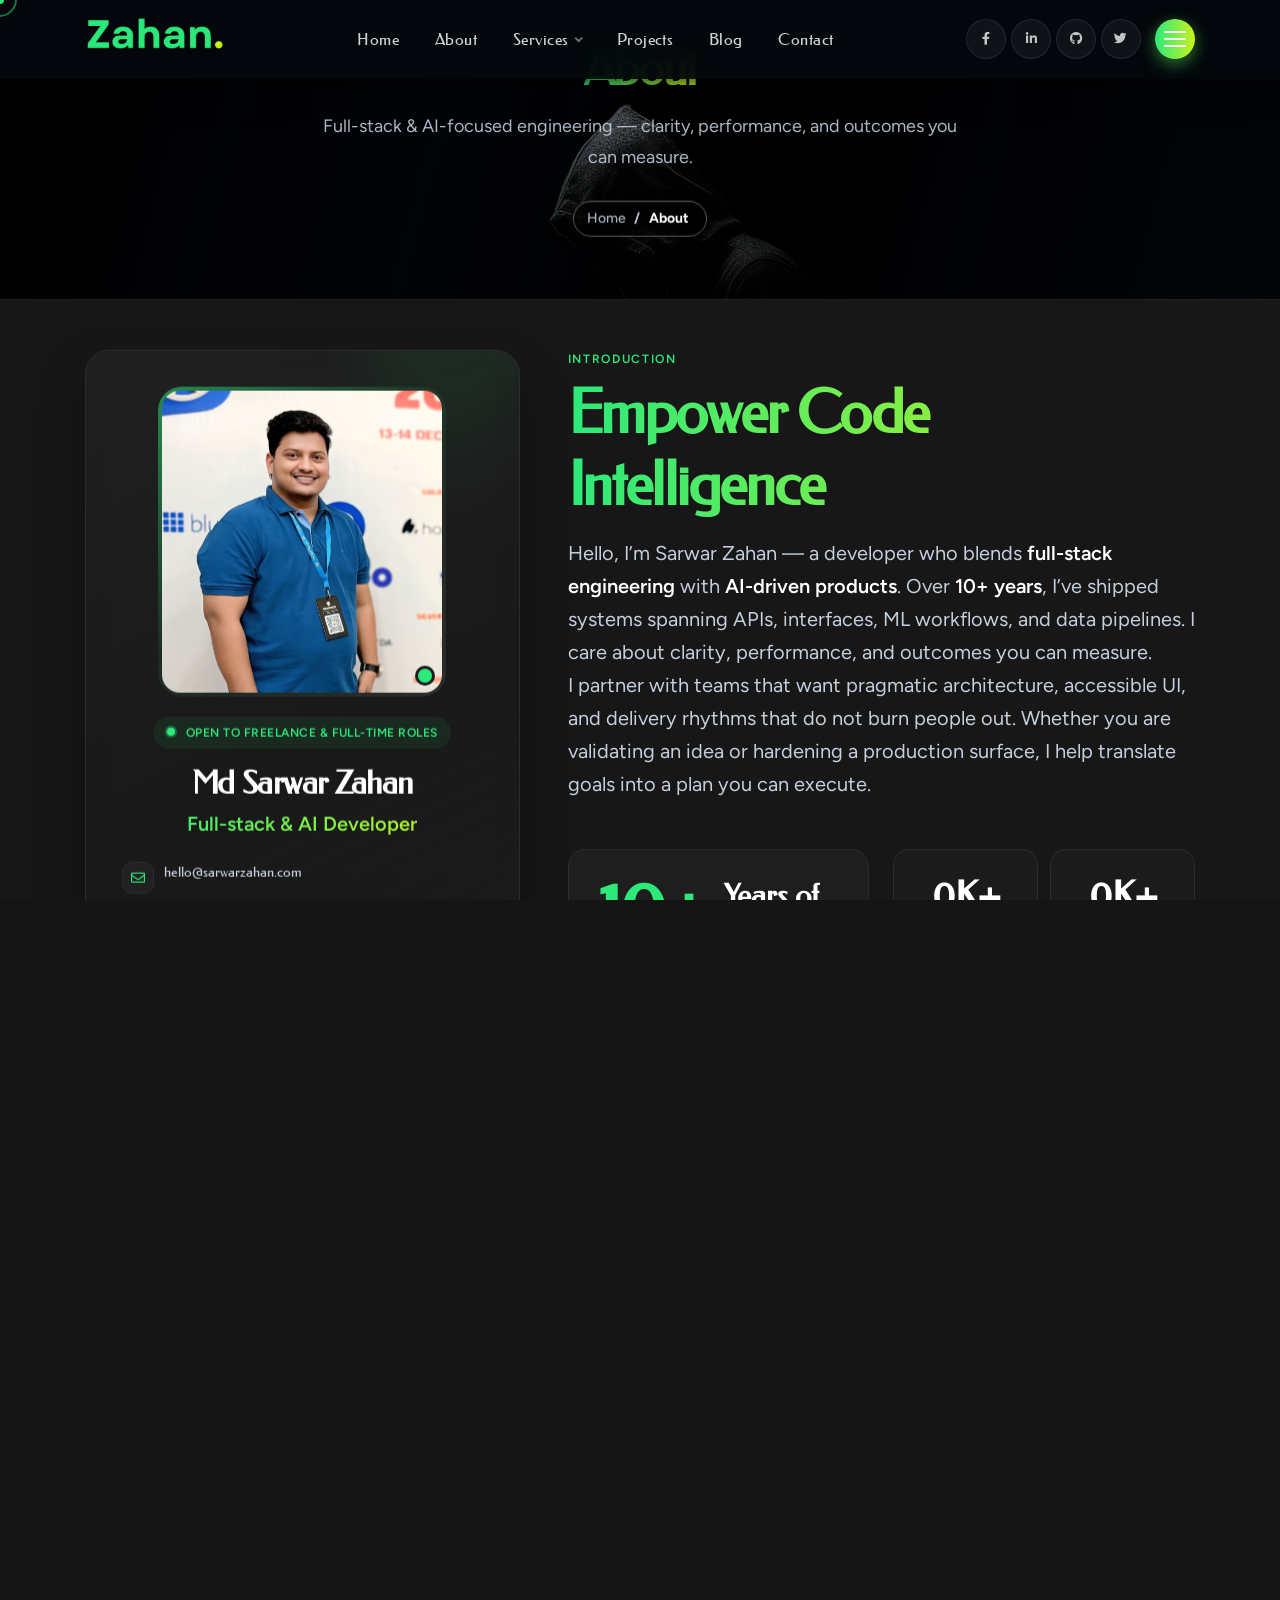
==== commit d171c5e1: "Update site: hero, header, testimonials, education, footer with legal pages, navigation, and assets " ====
--- a/about.html
+++ b/about.html
@@ -37,22 +37,22 @@
         <div class="container">
             <div class="bc-header-content d-flex justify-content-between align-items-center">
                 <div class="bc-logo-area align-content-center">
-                    <a class="bc-logo" href="index.html">
+                    <a class="bc-logo" href="index.html#home">
                         <img src="assets/img/logo/logo.png" alt="logo">
                     </a>
                 </div>
                 <div class="bc-mainmenu-nav align-content-center d-none d-lg-block">
                     <nav class="bc-mobile-menu-active" aria-label="Primary">
                         <ul>
-                            <li><a href="index.html">Home</a></li>
+                            <li><a href="index.html#home">Home</a></li>
                             <li><a href="about.html">About</a></li>
                             <li class="has-submenu">
-                                <a href="services.html">Services</a>
+                                <a href="services.html">Services<span class="bc-nav-chevron" aria-hidden="true"></span></a>
                                 <ul class="sub-menu">
                                     <li><a href="service-details.html">Web Development</a></li>
                                     <li><a href="services.html">All services</a></li>
                                     <li class="has-submenu">
-                                        <a href="services.html">More</a>
+                                        <a href="services.html">More<span class="bc-nav-chevron" aria-hidden="true"></span></a>
                                         <ul class="sub-menu">
                                             <li><a href="blog.html">Blog</a></li>
                                             <li><a href="contact.html">Contact</a></li>
@@ -92,7 +92,7 @@
             <div class="bc-offcanvas__shine" aria-hidden="true"></div>
             <div class="bc-offcanvas-header d-flex justify-content-between align-items-center mb-70">
                 <div class="bc-offcanvas-logo">
-                    <a href="index.html"><img src="assets/img/logo/logo.png" alt="Zahan home"></a>
+                    <a href="index.html#home"><img src="assets/img/logo/logo.png" alt="Zahan home"></a>
                 </div>
                 <div class="bc-offcanvas-close">
                     <button type="button" class="bc-offcanvas-close-toggle" aria-label="Close menu">
@@ -156,7 +156,7 @@
                         <div class="bc-page-hero__breadcrumb-shell wow bcFadeInUp" data-wow-duration="0.85s" data-wow-delay="0.14s">
                             <nav class="bc-breadcrumb" aria-label="Breadcrumb">
                                 <ol class="breadcrumb">
-                                    <li class="breadcrumb-item"><a href="index.html">Home</a></li>
+                                    <li class="breadcrumb-item"><a href="index.html#home">Home</a></li>
                                     <li class="breadcrumb-item active" aria-current="page">About</li>
                                 </ol>
                             </nav>
@@ -172,7 +172,7 @@
                                     <div class="bc-about-profile__shine" aria-hidden="true"></div>
                                     <div class="bc-about-profile__media">
                                         <div class="bc-about-profile__img-ring wow img-custom-anim-top" data-wow-duration="1.2s" data-wow-delay="0.2s">
-                                            <img src="assets/img/testimonial/testimonal-03.jpg" class="bc-about-profile__img" width="280" height="302" alt="Portrait of Md Sarwar Zahan" loading="lazy">
+                                            <img src="assets/img/about/about.jpg" class="bc-about-profile__img" width="280" height="302" alt="Portrait of Md Sarwar Zahan" loading="lazy">
                                             <span class="bc-about-profile__status" title="Available for projects" aria-hidden="true"></span>
                                         </div>
                                     </div>
@@ -303,8 +303,13 @@
 
             <footer class="bc-footer-wrapper pt-20 pb-20">
                 <div class="container">
-                    <div class="bc-footer text-center wow bcFadeInUp" data-wow-duration="0.75s" data-wow-delay="0.05s">
-                        <p>© 2025. All rights reserved by <a href="https://beepcoder.com/">Beepcoder.</a></p>
+                    <div class="bc-footer bc-footer-bar d-flex flex-wrap justify-content-between align-items-center gap-3">
+                        <p class="bc-footer__copy mb-0">&copy; 2026 Zahan. All rights reserved.</p>
+                        <nav class="bc-footer__nav bc-footer__nav--legal d-flex flex-wrap align-items-center gap-3" aria-label="Legal">
+                            <a href="privacy-policy.html" class="bc-footer__link">Privacy Policy</a>
+                            <span class="bc-footer__sep" aria-hidden="true">·</span>
+                            <a href="terms-and-conditions.html" class="bc-footer__link">Terms &amp; Conditions</a>
+                        </nav>
                     </div>
                 </div>
             </footer>
--- a/assets/css/style.css
+++ b/assets/css/style.css
@@ -2478,8 +2478,8 @@
 /* 3.1 Header Style 1
 /*----------------------------------------*/
 .bc-header-wrapper {
-  border-bottom: 1px solid var(--bc-divider);
-  transition: border-color 0.35s ease, background 0.35s ease, box-shadow 0.35s ease;
+  border-bottom: 1px solid transparent;
+  transition: background 0.4s cubic-bezier(0.16, 1, 0.3, 1), border-color 0.4s ease, box-shadow 0.4s ease;
 }
 
 .bc-transparent-header {
@@ -2488,30 +2488,32 @@
   left: 0;
   right: 0;
   z-index: 100;
+  background: transparent;
 }
 
 .bc-header-content {
-  min-height: 72px;
+  min-height: 78px;
   align-items: center;
 }
 @media only screen and (min-width: 992px) and (max-width: 1199px), only screen and (min-width: 768px) and (max-width: 991px), only screen and (min-width: 576px) and (max-width: 767px), (max-width: 767px) {
   .bc-header-content {
-    min-height: 68px;
+    min-height: 64px;
   }
 }
 
 .bc-logo-area a {
   display: inline-flex;
   align-items: center;
-  transition: opacity 0.3s ease, transform 0.3s ease;
+  transition: opacity 0.3s ease, transform 0.35s cubic-bezier(0.22, 1, 0.36, 1);
 }
 .bc-logo-area a:hover {
-  opacity: 0.92;
+  opacity: 0.9;
   transform: translateY(-1px);
 }
 .bc-logo-area a img {
-  max-width: 150px;
+  max-width: 140px;
   height: auto;
+  display: block;
 }
 
 .bc-header-right-area {
@@ -2525,40 +2527,46 @@
   flex-wrap: wrap;
   align-items: center;
   justify-content: flex-end;
-  gap: clamp(0.65rem, 1.5vw, 1.1rem);
+  gap: clamp(0.5rem, 1.2vw, 0.9rem);
 }
 
 .bc-header-social {
   display: flex;
   align-items: center;
-  gap: 0.35rem;
+  gap: 0.3rem;
   list-style: none;
   margin: 0;
   padding: 0;
 }
+@media only screen and (min-width: 768px) and (max-width: 991px), only screen and (min-width: 576px) and (max-width: 767px), (max-width: 767px) {
+  .bc-header-social {
+    display: none;
+  }
+}
 .bc-header-social__link {
+  position: relative;
   display: inline-flex;
   align-items: center;
   justify-content: center;
   width: var(--bc-header-control-size);
   height: var(--bc-header-control-size);
   border-radius: 50%;
-  color: var(--bc-text-color-1);
+  color: rgba(var(--bc-rgb-white), 0.75);
   text-decoration: none;
-  border: none;
-  background-color: var(--bc-color-dark-five);
-  box-shadow: none;
-  transition: color 0.3s ease, background-color 0.35s ease, box-shadow 0.35s ease, transform 0.35s cubic-bezier(0.22, 1, 0.36, 1), filter 0.35s ease;
+  background: rgba(var(--bc-rgb-white), 0.05);
+  border: 1px solid rgba(var(--bc-rgb-white), 0.08);
+  transition: color 0.3s ease, background 0.3s ease, border-color 0.3s ease, box-shadow 0.35s ease, transform 0.35s cubic-bezier(0.22, 1, 0.36, 1);
 }
 .bc-header-social__link i {
-  font-size: 0.875rem;
+  font-size: 0.8rem;
+  line-height: 1;
 }
 .bc-header-social__link:hover {
-  color: var(--bc-text-color-1);
-  background-color: var(--bc-text-color-2);
-  filter: brightness(1.06);
-  box-shadow: 0 6px 20px rgba(var(--bc-rgb-text-color-2), 0.35);
-  transform: translateY(-2px);
+  color: var(--bc-text-color-3);
+  background: var(--bc-gradient-color-1);
+  border-color: transparent;
+  box-shadow: 0 6px 18px rgba(var(--bc-rgb-text-color-2), 0.38);
+  transform: translateY(-3px);
 }
 .bc-header-social__link:focus-visible {
   outline: none;
@@ -2566,17 +2574,17 @@
 }
 
 @keyframes bcfadeInDown {
-  0% {
+  from {
     opacity: 0;
     transform: translateY(-100%);
   }
-  100% {
+  to {
     opacity: 1;
     transform: translateY(0);
   }
 }
 .bcfadeInDown {
-  animation: bcfadeInDown 1s ease-out forwards;
+  animation: bcfadeInDown 0.55s cubic-bezier(0.16, 1, 0.3, 1) forwards;
 }
 
 .header-sticky {
@@ -2584,28 +2592,26 @@
   top: 0;
   left: 0;
   right: 0;
-  z-index: 100;
-  -webkit-animation: 0.65s ease-out 0s normal none 1 running bcfadeInDown;
-  animation: 0.65s ease-out 0s normal none 1 running bcfadeInDown;
-  border-bottom-color: var(--bc-glass-06);
-  box-shadow: var(--bc-shadow-header);
+  z-index: 200;
+  animation: bcfadeInDown 0.55s cubic-bezier(0.16, 1, 0.3, 1) forwards;
+  border-bottom-color: transparent;
+  box-shadow: 0 8px 32px rgba(var(--bc-rgb-black), 0.5), 0 2px 8px rgba(var(--bc-rgb-black), 0.28);
 }
 .header-sticky.bc-sticky-black {
-  background-color: var(--bc-header-sticky-bg);
-  backdrop-filter: blur(16px);
-  -webkit-backdrop-filter: blur(16px);
+  background: rgba(4, 7, 12, 0.92);
+  backdrop-filter: blur(22px) saturate(1.5);
+  -webkit-backdrop-filter: blur(22px) saturate(1.5);
 }
 
 @media (prefers-reduced-motion: reduce) {
+  .bc-header-wrapper,
+  .bc-logo-area a,
   .bc-header-social__link {
     transition: none !important;
   }
-  .bc-header-social__link:hover {
+  .bc-header-social__link:hover,
+  .bc-logo-area a:hover {
     transform: none !important;
-  }
-  .bc-logo-area a,
-  .bc-header-wrapper {
-    transition: none !important;
   }
   .header-sticky {
     animation: none !important;
@@ -2658,57 +2664,83 @@
   position: relative;
   display: inline-flex;
   align-items: center;
-  color: rgba(var(--bc-rgb-white), 0.88);
+  color: rgba(var(--bc-rgb-white), 0.82);
   font-family: var(--bc-heading-font);
-  padding: 0.5rem 1rem;
+  padding: 0.45rem 0.75rem;
   margin: 1.15rem 0;
   font-weight: 500;
   letter-spacing: 0.03em;
   font-size: var(--bc-fs-nav);
   text-decoration: none;
-  border-radius: 0;
+  border-radius: 8px;
   overflow: hidden;
   isolation: isolate;
-  transition: color 0.3s cubic-bezier(0.16, 1, 0.3, 1), transform 0.35s cubic-bezier(0.22, 1, 0.36, 1);
-  /* Match .sub-menu a — sliding accent wash */
+  transition: color 0.28s cubic-bezier(0.16, 1, 0.3, 1), background 0.28s ease;
+  /* Hover fill — subtle accent wash */
 }
 .bc-mainmenu-nav nav > ul > li > a::before {
   content: "";
   position: absolute;
   inset: 0;
   border-radius: inherit;
-  background: linear-gradient(105deg, var(--bc-accent-glass-18) 0%, var(--bc-accent-glass-06) 45%, transparent 75%);
+  background: rgba(var(--bc-rgb-text-color-2), 0.1);
   opacity: 0;
-  transform: translateX(-100%);
-  transition: opacity 0.35s ease, transform 0.45s cubic-bezier(0.16, 1, 0.3, 1);
+  transition: opacity 0.28s ease;
   z-index: -1;
+}
+.bc-mainmenu-nav nav > ul > li > a {
+  /* Brand underline — grows in on hover/active */
+}
+.bc-mainmenu-nav nav > ul > li > a::after {
+  content: "";
+  position: absolute;
+  left: 50%;
+  bottom: 4px;
+  height: 2px;
+  width: 0;
+  border-radius: 2px;
+  background: var(--bc-gradient-color-1);
+  transform: translateX(-50%);
+  transition: width 0.35s cubic-bezier(0.16, 1, 0.3, 1);
+  z-index: 1;
 }
 .bc-mainmenu-nav nav > ul > li > a:hover, .bc-mainmenu-nav nav > ul > li > a:focus-visible {
   color: var(--bc-text-color-1);
-  transform: translateX(4px);
 }
 .bc-mainmenu-nav nav > ul > li > a:hover::before, .bc-mainmenu-nav nav > ul > li > a:focus-visible::before {
   opacity: 1;
-  transform: translateX(0);
+}
+.bc-mainmenu-nav nav > ul > li > a:hover::after, .bc-mainmenu-nav nav > ul > li > a:focus-visible::after {
+  width: calc(100% - 1.5rem);
 }
 .bc-mainmenu-nav nav > ul > li > a:focus-visible {
   outline: none;
+  box-shadow: var(--bc-focus-ring);
+}
+.bc-mainmenu-nav nav > ul > li.active > a, .bc-mainmenu-nav nav > ul > li.current > a {
+  color: var(--bc-text-color-2);
+}
+.bc-mainmenu-nav nav > ul > li.active > a::after, .bc-mainmenu-nav nav > ul > li.current > a::after {
+  width: calc(100% - 1.5rem);
+  background: var(--bc-gradient-color-1);
 }
 .bc-mainmenu-nav nav > ul > li.has-submenu > a::after {
-  content: "";
+  display: none !important;
+}
+.bc-mainmenu-nav nav > ul > li.has-submenu > a > .bc-nav-chevron {
   display: inline-block;
-  width: 0.4em;
-  height: 0.4em;
-  margin-left: 0.45em;
+  width: 0.38em;
+  height: 0.38em;
+  margin-left: 0.4em;
   border-right: 2px solid currentColor;
   border-bottom: 2px solid currentColor;
-  transform: rotate(45deg) translateY(-0.08em);
+  transform: rotate(45deg) translateY(-0.06em);
   opacity: 0.5;
   flex-shrink: 0;
-  transition: transform 0.45s cubic-bezier(0.22, 1, 0.36, 1), opacity 0.3s ease;
-}
-.bc-mainmenu-nav nav > ul > li.has-submenu > a:hover::after {
-  transform: rotate(225deg) translateY(0.1em);
+  transition: transform 0.4s cubic-bezier(0.22, 1, 0.36, 1), opacity 0.28s ease;
+}
+.bc-mainmenu-nav nav > ul > li.has-submenu:hover > a > .bc-nav-chevron, .bc-mainmenu-nav nav > ul > li.has-submenu:focus-within > a > .bc-nav-chevron {
+  transform: rotate(225deg) translateY(0.08em);
   opacity: 1;
 }
 .bc-mainmenu-nav .sub-menu {
@@ -3146,206 +3178,512 @@
 /*  6.1 Hero css
 /*----------------------------------------*/
 .bc-hero-wrapper {
+  position: relative;
   background-size: cover;
   background-repeat: no-repeat;
-  background-position: center;
+  background-position: center top;
   overflow: hidden;
-}
-@media only screen and (min-width: 768px) and (max-width: 991px), only screen and (min-width: 576px) and (max-width: 767px), (max-width: 767px) {
+  padding-top: 11rem;
+  padding-bottom: 10rem;
+}
+@media only screen and (min-width: 992px) and (max-width: 1199px) {
   .bc-hero-wrapper {
-    padding-bottom: 50px;
-  }
+    padding-top: 8rem;
+    padding-bottom: 7rem;
+  }
+}
+@media only screen and (min-width: 768px) and (max-width: 991px) {
+  .bc-hero-wrapper {
+    padding-top: 7rem;
+    padding-bottom: 5rem;
+  }
+}
+@media only screen and (min-width: 576px) and (max-width: 767px), (max-width: 767px) {
+  .bc-hero-wrapper {
+    padding-top: 6rem;
+    padding-bottom: 3rem;
+  }
+}
+.bc-hero-wrapper::before {
+  display: none !important;
 }
 
 .bc-hero-right-area {
-  padding-top: 40px;
-}
-
-.bc-hero-thumbnail {
-  border: 0;
-  vertical-align: middle;
-  max-width: 100%;
-  height: auto;
-  z-index: 0;
-  position: relative;
-}
-.bc-hero-thumbnail img {
-  width: 75%;
-  margin-left: 70px;
-}
-@media (max-width: 767px) {
-  .bc-hero-thumbnail img {
-    width: 90%;
-    max-width: 420px;
+  padding-top: 32px;
+  display: flex;
+  justify-content: flex-end;
+  align-items: flex-start;
+}
+@media only screen and (min-width: 992px) and (max-width: 1199px), only screen and (min-width: 768px) and (max-width: 991px) {
+  .bc-hero-right-area {
+    justify-content: center;
+    padding-top: 20px;
+  }
+}
+@media (max-width: 991.98px) {
+  .bc-hero-right-area {
+    display: none !important;
+  }
+}
+
+.bc-hero-visual-wrapper {
+  width: 100%;
+  max-width: min(480px, 100%);
+  margin: 0;
+  overflow: visible;
+}
+@media only screen and (min-width: 992px) and (max-width: 1199px), only screen and (min-width: 768px) and (max-width: 991px) {
+  .bc-hero-visual-wrapper {
+    max-width: min(400px, 92vw);
     margin-left: auto;
     margin-right: auto;
-    display: block;
-  }
-}
-.bc-hero-thumbnail-text-1 {
-  color: var(--bc-text-color-1);
-  font-size: var(--bc-fs-12xl);
-  line-height: var(--bc-lh-tight);
+  }
+}
+@media only screen and (min-width: 576px) and (max-width: 767px), (max-width: 767px) {
+  .bc-hero-visual-wrapper {
+    max-width: 100%;
+    margin-left: auto;
+    margin-right: auto;
+  }
+}
+
+.bc-hero-visual {
+  position: relative;
+  margin: 0;
+  height: clamp(340px, 54vw, 480px);
+}
+@media only screen and (min-width: 576px) and (max-width: 767px), (max-width: 767px) {
+  .bc-hero-visual {
+    height: 220px;
+  }
+}
+.bc-hero-visual__ambient {
   position: absolute;
-  top: 200px;
-  z-index: -1;
-  font-family: var(--bc-body-font);
-  left: 15px;
-}
-@media only screen and (min-width: 1200px) and (max-width: 1399px) {
-  .bc-hero-thumbnail-text-1 {
-    font-size: var(--bc-fs-10xl);
-    top: 160px;
-  }
-}
-@media only screen and (min-width: 992px) and (max-width: 1199px) {
-  .bc-hero-thumbnail-text-1 {
-    font-size: var(--bc-fs-8xl);
-    top: 120px;
-  }
-}
-@media only screen and (min-width: 576px) and (max-width: 767px) {
-  .bc-hero-thumbnail-text-1 {
-    font-size: var(--bc-fs-75);
-    top: 100px;
-    left: 80px;
-  }
-}
-@media (max-width: 767px) {
-  .bc-hero-thumbnail-text-1 {
-    font-size: var(--bc-fs-52);
-    top: 75px;
-    left: 12px;
-  }
-}
-.bc-hero-thumbnail-text-2 {
-  font-size: var(--bc-fs-12xl);
-  line-height: var(--bc-lh-tight);
+  inset: 10% 0 10% 0;
+  background: radial-gradient(ellipse 80% 70% at 50% 50%, rgba(var(--bc-rgb-text-color-2), 0.08) 0%, transparent 65%);
+  pointer-events: none;
+  z-index: 0;
+}
+.bc-hero-visual__rings {
+  display: none;
+}
+.bc-hero-visual__ring-line {
+  display: none;
+}
+.bc-hero-visual__chip {
   position: absolute;
-  -webkit-text-stroke: 1px var(--bc-text-color-1);
+  z-index: 4;
+  display: flex;
+  align-items: center;
+  gap: 0.65rem;
+  padding: 0.65rem 1rem 0.65rem 0.75rem;
+  border-radius: 14px;
+  background: rgba(14, 20, 14, 0.82);
+  border: 1px solid rgba(var(--bc-rgb-text-color-2), 0.18);
+  white-space: nowrap;
+}
+.bc-hero-visual__chip--exp {
+  left: 4%;
+  top: 30%;
+}
+.bc-hero-visual__chip--proj {
+  right: 4%;
+  bottom: 22%;
+}
+@media only screen and (min-width: 576px) and (max-width: 767px), (max-width: 767px) {
+  .bc-hero-visual__chip--exp {
+    left: 2%;
+    top: 12%;
+  }
+  .bc-hero-visual__chip--proj {
+    right: 2%;
+    bottom: 10%;
+  }
+  .bc-hero-visual__chip {
+    padding: 0.45rem 0.65rem 0.45rem 0.5rem;
+    border-radius: 10px;
+    gap: 0.4rem;
+  }
+}
+.bc-hero-visual__chip-icon {
+  flex-shrink: 0;
+  width: 36px;
+  height: 36px;
+  border-radius: 10px;
+  background: var(--bc-gradient-color-1);
+  display: flex;
+  align-items: center;
+  justify-content: center;
+  font-size: 0.875rem;
+  color: #fff;
+  box-shadow: 0 4px 12px rgba(var(--bc-rgb-text-color-2), 0.35);
+}
+.bc-hero-visual__chip-num {
+  display: block;
+  font-family: var(--bc-heading-font);
+  font-size: var(--bc-fs-xl);
+  font-weight: 700;
+  line-height: 1;
+  background: var(--bc-gradient-color-1);
+  -webkit-background-clip: text;
+  background-clip: text;
   color: transparent;
-  font-family: var(--bc-body-font);
+}
+@media only screen and (min-width: 576px) and (max-width: 767px), (max-width: 767px) {
+  .bc-hero-visual__chip-num {
+    font-size: var(--bc-fs-md);
+  }
+}
+.bc-hero-visual__chip-label {
+  display: block;
+  font-size: var(--bc-fs-xs);
+  color: var(--bc-color-lightn);
+  font-weight: 500;
+  margin-top: 2px;
+  letter-spacing: 0.03em;
+  opacity: 0.85;
+}
+@media only screen and (min-width: 576px) and (max-width: 767px), (max-width: 767px) {
+  .bc-hero-visual__chip-label {
+    font-size: 0.65rem;
+  }
+}
+@media only screen and (min-width: 576px) and (max-width: 767px), (max-width: 767px) {
+  .bc-hero-visual__chip-icon {
+    width: 28px;
+    height: 28px;
+    border-radius: 7px;
+    font-size: 0.75rem;
+  }
+}
+.bc-hero-visual__status {
+  position: absolute;
+  top: 12%;
+  right: 8%;
+  z-index: 5;
+  width: 11px;
+  height: 11px;
+  border-radius: 50%;
+  background: var(--bc-gradient-color-1);
+  pointer-events: none;
+  box-shadow: 0 0 0 5px rgba(var(--bc-rgb-text-color-2), 0.1), 0 0 22px rgba(var(--bc-rgb-text-color-2), 0.5), 0 0 42px rgba(var(--bc-rgb-bg-color-2), 0.18);
+  animation: bc-hero-dot-pulse 2.8s ease-in-out infinite;
+}
+
+@keyframes bc-hero-ring-breathe {
+  0%, 100% {
+    transform: scale(1);
+    opacity: 0.28;
+  }
+  50% {
+    transform: scale(1.04);
+    opacity: 0.6;
+  }
+}
+@keyframes bc-hero-dot-pulse {
+  0%, 100% {
+    box-shadow: 0 0 0 5px rgba(var(--bc-rgb-text-color-2), 0.1), 0 0 22px rgba(var(--bc-rgb-text-color-2), 0.45), 0 0 42px rgba(var(--bc-rgb-bg-color-2), 0.12);
+  }
+  50% {
+    box-shadow: 0 0 0 8px rgba(var(--bc-rgb-text-color-2), 0.14), 0 0 32px rgba(var(--bc-rgb-text-color-2), 0.65), 0 0 60px rgba(var(--bc-rgb-bg-color-2), 0.22);
+  }
+}
+@media (prefers-reduced-motion: reduce) {
+  .bc-hero-visual__ring-line,
+  .bc-hero-visual__status {
+    animation: none;
+    opacity: 0.38;
+  }
+}
+.bc-hero-shapes {
+  position: absolute;
+  inset: 0;
+  z-index: 2;
+  pointer-events: none;
+  overflow: visible;
+}
+@media only screen and (min-width: 576px) and (max-width: 767px), (max-width: 767px) {
+  .bc-hero-shapes {
+    display: none;
+  }
+}
+
+.bc-hs {
+  position: absolute;
+  display: block;
+  will-change: transform, opacity;
+}
+
+.bc-hs--orb {
+  left: 50%;
+  top: 48%;
+  transform: translate(-50%, -50%);
+  width: clamp(160px, 30vw, 260px);
+  height: clamp(160px, 30vw, 260px);
+  border-radius: 50%;
+  background: radial-gradient(circle at 50% 50%, rgba(var(--bc-rgb-text-color-2), 0.22) 0%, rgba(var(--bc-rgb-bg-color-2), 0.1) 45%, transparent 72%);
+  filter: blur(22px);
+  animation: bc-hs-pulse 4s ease-in-out infinite;
+}
+
+.bc-hs--hex {
+  left: 50%;
+  top: 48%;
+  transform: translate(-50%, -50%) rotate(0deg);
+  width: clamp(140px, 24vw, 220px);
+  height: clamp(140px, 24vw, 220px);
+  border: 1.5px solid rgba(var(--bc-rgb-text-color-2), 0.4);
+  clip-path: polygon(50% 0%, 93% 25%, 93% 75%, 50% 100%, 7% 75%, 7% 25%);
+  animation: bc-hs-spin-hex 12s linear infinite;
+}
+
+.bc-hs--ring-lg {
+  left: 50%;
+  top: 48%;
+  transform: translate(-50%, -50%) rotate(0deg);
+  width: clamp(260px, 46vw, 400px);
+  height: clamp(260px, 46vw, 400px);
+  border-radius: 50%;
+  border: 1px dashed rgba(var(--bc-rgb-text-color-2), 0.18);
+  animation: bc-hs-spin-hex 24s linear infinite reverse;
+}
+
+.bc-hs--tri {
+  width: 0;
+  height: 0;
+  border-left: 11px solid transparent;
+  border-right: 11px solid transparent;
+}
+.bc-hs--tri.bc-hs--tri-1 {
+  border-bottom: 18px solid rgba(var(--bc-rgb-text-color-2), 0.6);
+  top: 14%;
+  left: 18%;
+  animation: bc-hs-float 5s ease-in-out infinite;
+}
+.bc-hs--tri.bc-hs--tri-2 {
+  border-bottom: 13px solid rgba(var(--bc-rgb-bg-color-2), 0.55);
+  bottom: 16%;
+  right: 18%;
+  animation: bc-hs-float 6.5s ease-in-out infinite reverse;
+  animation-delay: 1.2s;
+}
+
+.bc-hs--dot {
+  border-radius: 50%;
+  background: var(--bc-gradient-color-1);
+}
+.bc-hs--dot.bc-hs--dot-1 {
+  width: 10px;
+  height: 10px;
+  top: 10%;
+  right: 24%;
+  animation: bc-hs-float 4s ease-in-out infinite;
+  box-shadow: 0 0 16px rgba(var(--bc-rgb-text-color-2), 0.7);
+}
+.bc-hs--dot.bc-hs--dot-2 {
+  width: 6px;
+  height: 6px;
+  top: 72%;
+  left: 12%;
+  animation: bc-hs-float 5.5s ease-in-out infinite reverse;
+  animation-delay: 0.8s;
+  opacity: 0.7;
+}
+.bc-hs--dot.bc-hs--dot-3 {
+  width: 8px;
+  height: 8px;
+  bottom: 12%;
+  right: 30%;
+  animation: bc-hs-float 4.8s ease-in-out infinite;
+  animation-delay: 1.5s;
+  box-shadow: 0 0 12px rgba(var(--bc-rgb-text-color-2), 0.5);
+}
+.bc-hs--dot.bc-hs--dot-4 {
+  width: 5px;
+  height: 5px;
+  top: 42%;
+  left: 6%;
+  animation: bc-hs-float 7s ease-in-out infinite;
+  animation-delay: 2s;
+  opacity: 0.55;
+}
+
+.bc-hs--bracket {
+  font-family: var(--bc-heading-font);
+  font-size: clamp(2rem, 5vw, 3.5rem);
   font-weight: 700;
-  bottom: 50px;
-  z-index: 1;
-  margin-bottom: 0;
-  left: 15px;
-}
-@media only screen and (min-width: 1200px) and (max-width: 1399px) {
-  .bc-hero-thumbnail-text-2 {
-    font-size: var(--bc-fs-10xl);
-  }
-}
-@media only screen and (min-width: 992px) and (max-width: 1199px) {
-  .bc-hero-thumbnail-text-2 {
-    font-size: var(--bc-fs-8xl);
-  }
-}
-@media only screen and (min-width: 576px) and (max-width: 767px) {
-  .bc-hero-thumbnail-text-2 {
-    font-size: var(--bc-fs-75);
-    left: 80px;
-  }
-}
-@media (max-width: 767px) {
-  .bc-hero-thumbnail-text-2 {
-    font-size: var(--bc-fs-52);
-    left: 12px;
-  }
-}
-.bc-hero-thumbnail-bg-img {
+  line-height: 1;
+  background: var(--bc-gradient-color-1);
+  -webkit-background-clip: text;
+  background-clip: text;
+  color: transparent;
+  opacity: 0.6;
+}
+.bc-hs--bracket.bc-hs--bracket-l {
+  top: 22%;
+  left: 4%;
+  animation: bc-hs-float 6s ease-in-out infinite;
+  animation-delay: 0.3s;
+}
+.bc-hs--bracket.bc-hs--bracket-r {
+  bottom: 20%;
+  right: 4%;
+  animation: bc-hs-float 6s ease-in-out infinite reverse;
+  animation-delay: 1s;
+}
+
+@keyframes bc-hs-pulse {
+  0%, 100% {
+    transform: translate(-50%, -50%) scale(1);
+    opacity: 0.7;
+  }
+  50% {
+    transform: translate(-50%, -50%) scale(1.14);
+    opacity: 1;
+  }
+}
+@keyframes bc-hs-spin-hex {
+  from {
+    transform: translate(-50%, -50%) rotate(0deg);
+  }
+  to {
+    transform: translate(-50%, -50%) rotate(360deg);
+  }
+}
+@keyframes bc-hs-breathe {
+  0%, 100% {
+    transform: translate(-50%, -50%) scale(1);
+    opacity: 0.55;
+  }
+  50% {
+    transform: translate(-50%, -50%) scale(1.12);
+    opacity: 1;
+  }
+}
+@keyframes bc-hs-float {
+  0%, 100% {
+    transform: translateY(0px);
+  }
+  50% {
+    transform: translateY(-16px);
+  }
+}
+@media (prefers-reduced-motion: reduce) {
+  .bc-hs {
+    animation: none !important;
+  }
+}
+.bc-hero-left-area {
+  display: flex;
+  align-items: center;
+  min-height: clamp(340px, 54vw, 480px);
+  padding-top: 0;
+}
+@media only screen and (min-width: 992px) and (max-width: 1199px), only screen and (min-width: 768px) and (max-width: 991px) {
+  .bc-hero-left-area {
+    min-height: unset;
+    padding-top: 40px;
+    padding-bottom: 20px;
+  }
+}
+@media only screen and (min-width: 576px) and (max-width: 767px), (max-width: 767px) {
+  .bc-hero-left-area {
+    min-height: unset;
+    padding-top: 0;
+    padding-bottom: 24px;
+  }
+}
+
+.bc-hero-left-content {
+  width: 100%;
+  max-width: 560px;
+}
+
+.bc-hero-eyebrow {
+  display: inline-flex;
+  align-items: center;
+  gap: 0.55rem;
+  padding: 0.38rem 0.95rem 0.38rem 0.65rem;
+  border-radius: 100px;
+  border: 1px solid rgba(var(--bc-rgb-text-color-2), 0.28);
+  background: rgba(var(--bc-rgb-text-color-2), 0.06);
+  margin-bottom: 1.5rem;
+}
+.bc-hero-eyebrow__pulse {
+  position: relative;
+  width: 8px;
+  height: 8px;
+  border-radius: 50%;
+  background: var(--bc-text-color-2);
+  flex-shrink: 0;
+  box-shadow: 0 0 8px rgba(var(--bc-rgb-text-color-2), 0.6);
+}
+.bc-hero-eyebrow__pulse::before {
+  content: "";
   position: absolute;
-  bottom: 0;
-  z-index: -1;
-  transform: translateX(-70px);
-}
-@media (max-width: 767px) {
-  .bc-hero-thumbnail-bg-img {
-    transform: translateX(-20px);
-  }
-}
-.bc-hero-thumbnail-bg-img img {
-  width: 100%;
-}
-.bc-hero-thumbnail::after {
-  content: " ";
-  position: absolute;
-  bottom: 0;
-  left: 0;
-  background: var(--bc-overlay-hero);
-  width: 100%;
-  height: 580.327px;
-  z-index: 0;
-}
-
-.bc-hero-left-area {
-  padding-top: 150px;
-}
-@media only screen and (min-width: 1200px) and (max-width: 1399px) {
-  .bc-hero-left-area {
-    padding-top: 60px;
-  }
-}
-@media only screen and (min-width: 992px) and (max-width: 1199px), only screen and (min-width: 768px) and (max-width: 991px), only screen and (min-width: 576px) and (max-width: 767px), (max-width: 767px) {
-  .bc-hero-left-area {
-    padding-top: 40px;
-  }
-}
-.bc-hero-left-area p {
-  font-size: var(--bc-fs-section-lead);
-  line-height: var(--bc-lh-section-lead);
-  color: var(--bc-color-lightn);
-  padding-right: 16%;
-  opacity: 0.9;
-}
-@media (max-width: 767px) {
-  .bc-hero-left-area p {
-    padding-right: 0;
-  }
-}
-
-.bc-hero-subtitle {
-  font-size: var(--bc-fs-sm);
-  color: var(--bc-color-lightn);
+  inset: -4px;
+  border-radius: 50%;
+  background: rgba(var(--bc-rgb-text-color-2), 0.22);
+  animation: bc-eyebrow-pulse 2s ease-in-out infinite;
+}
+.bc-hero-eyebrow__text {
   font-family: var(--bc-heading-font);
+  font-size: var(--bc-fs-xs);
+  font-weight: 600;
+  letter-spacing: 0.08em;
   text-transform: uppercase;
-  letter-spacing: var(--bc-track-overline);
-  font-weight: 500;
-  margin-bottom: 20px;
-  display: block;
-}
-@media only screen and (min-width: 992px) and (max-width: 1199px) {
-  .bc-hero-subtitle {
-    margin-bottom: 5px;
-  }
-}
-
+  color: var(--bc-text-color-2);
+}
+
+@keyframes bc-eyebrow-pulse {
+  0%, 100% {
+    transform: scale(1);
+    opacity: 0.8;
+  }
+  50% {
+    transform: scale(1.5);
+    opacity: 0;
+  }
+}
 .bc-hero-title {
   color: var(--bc-text-color-1);
-  font-weight: 700;
-  font-size: var(--bc-fs-8xl);
-  line-height: var(--bc-lh-heading);
-  margin-bottom: 22px;
+  font-weight: 800;
+  font-size: clamp(2.6rem, 5.5vw, 4.5rem);
+  line-height: 1.1;
+  letter-spacing: -0.02em;
+  margin-bottom: 0.5rem;
   font-family: var(--bc-heading-font);
 }
-.bc-hero-title-color {
-  color: var(--bc-text-color-2);
-}
-@media only screen and (min-width: 1200px) and (max-width: 1399px) {
-  .bc-hero-title {
-    font-size: var(--bc-fs-50);
-  }
-}
-@media only screen and (min-width: 992px) and (max-width: 1199px), only screen and (min-width: 768px) and (max-width: 991px), only screen and (min-width: 576px) and (max-width: 767px), (max-width: 767px) {
-  .bc-hero-title {
-    font-size: var(--bc-fs-6xl);
-    margin-bottom: 10px;
-  }
+.bc-hero-title__name {
+  display: block;
 }
 @media (max-width: 767px) {
   .bc-hero-title {
-    font-size: clamp(1.75rem, 8vw, var(--bc-fs-6xl));
-  }
+    font-size: clamp(2rem, 10vw, 2.8rem);
+  }
+}
+
+.bc-hero-profession {
+  display: flex;
+  align-items: center;
+  gap: 0.4rem;
+  margin-bottom: 1.35rem;
+}
+.bc-hero-profession__prefix {
+  font-family: var(--bc-heading-font);
+  font-size: clamp(1.1rem, 2.2vw, 1.5rem);
+  font-weight: 500;
+  color: rgba(var(--bc-rgb-white), 0.65);
+}
+.bc-hero-profession__typed {
+  font-family: var(--bc-heading-font);
+  font-size: clamp(1.1rem, 2.2vw, 1.5rem);
+  font-weight: 700;
+  background: var(--bc-gradient-color-1);
+  -webkit-background-clip: text;
+  background-clip: text;
+  color: transparent;
+  white-space: nowrap;
 }
 
 #bc-animate-text {
@@ -3355,9 +3693,56 @@
 @media (max-width: 767px) {
   #bc-animate-text {
     white-space: normal;
-    max-width: 100%;
     word-break: break-word;
   }
+}
+
+.bc-hero-desc {
+  font-size: var(--bc-fs-base);
+  line-height: 1.75;
+  color: rgba(var(--bc-rgb-white), 0.62);
+  max-width: 480px;
+  margin-bottom: 1.75rem;
+}
+
+.bc-hero-kpi {
+  display: flex;
+  align-items: center;
+  gap: 1.25rem;
+  margin-bottom: 2rem;
+  flex-wrap: wrap;
+}
+.bc-hero-kpi__item {
+  display: flex;
+  flex-direction: column;
+  gap: 0.15rem;
+}
+.bc-hero-kpi__num {
+  font-family: var(--bc-heading-font);
+  font-size: clamp(1.5rem, 3vw, 2rem);
+  font-weight: 800;
+  line-height: 1;
+  background: var(--bc-gradient-color-1);
+  -webkit-background-clip: text;
+  background-clip: text;
+  color: transparent;
+}
+.bc-hero-kpi__num span {
+  font-size: 0.75em;
+  font-weight: 700;
+}
+.bc-hero-kpi__label {
+  font-size: var(--bc-fs-xs);
+  font-weight: 500;
+  color: rgba(var(--bc-rgb-white), 0.52);
+  letter-spacing: 0.04em;
+  text-transform: uppercase;
+}
+.bc-hero-kpi__sep {
+  width: 1px;
+  height: 36px;
+  background: rgba(var(--bc-rgb-white), 0.12);
+  flex-shrink: 0;
 }
 
 .bc-social-share-inner .subtile {
@@ -3679,7 +4064,7 @@
 }
 .bc-about-main__title {
   margin: 0 0 1rem;
-  font-size: clamp(var(--bc-fs-5xl), 4vw, var(--bc-fs-10xl));
+  font-size: clamp(2rem, 5vw, 60px);
   font-weight: 700;
   line-height: var(--bc-lh-tight);
   letter-spacing: -0.03em;
@@ -4506,189 +4891,47 @@
 }
 
 /*----------------------------------------*/
-/*  6.5 Testimonial — modern card layout
+/*  6.5 Testimonial — screenshot layout
 /*----------------------------------------*/
 .bc-testimonial-wrapper {
   position: relative;
-  background-size: cover;
-  background-repeat: no-repeat;
-  background-position: center;
-  padding-top: clamp(3rem, 6vw, 5rem);
-  padding-bottom: clamp(3rem, 6vw, 5rem);
-}
-
-.bc-testimonial-slider-wrap {
-  width: 100%;
-}
-
-.bc-testimonial-header {
-  margin-bottom: clamp(2rem, 4vw, 3rem);
-  max-width: 42rem;
-  margin-left: auto;
-  margin-right: auto;
-}
-
-.bc-testimonial-lead {
-  font-size: var(--bc-fs-section-lead);
-  line-height: var(--bc-lh-section-lead);
-  color: var(--bc-color-lightn);
+  padding-top: clamp(3.5rem, 7vw, 6rem);
+  padding-bottom: clamp(3.5rem, 7vw, 6rem);
+}
+
+/* ── Section header row ───────────────── */
+.bc-testi-head {
+  margin-bottom: clamp(2rem, 4vw, 3.25rem);
+}
+
+.bc-testi-eyebrow {
+  font-family: var(--bc-heading-font);
+  font-size: var(--bc-fs-sm);
+  font-weight: 700;
+  letter-spacing: 0.14em;
+  text-transform: uppercase;
+  color: var(--bc-text-color-2); /* brand yellow/green */
+  margin-bottom: 0.6rem;
+  line-height: 1;
+}
+
+.bc-testi-title {
+  font-family: var(--bc-heading-font);
+  font-size: clamp(2.2rem, 5vw, 3.25rem);
+  font-weight: 800;
+  line-height: 1.1;
+  color: var(--bc-text-color-1);
   margin-bottom: 0;
-  max-width: 36rem;
-  margin-left: auto;
-  margin-right: auto;
-}
-
-.bc-testimonial-active {
-  position: relative;
-  padding-bottom: 0;
-  /* Clip slides so only one testimonial is visible (no peek of neighbors) */
-  overflow: hidden;
-  width: 100%;
-  max-width: 100%;
-}
-
-.bc-testimonial-active .swiper-wrapper {
-  align-items: stretch;
-}
-
-.bc-testimonial-active .swiper-slide {
-  width: 100% !important;
-  max-width: 100%;
-  box-sizing: border-box;
-  flex-shrink: 0;
-  height: auto;
-}
-
-.bc-testimonial-item {
-  margin: 0;
-  padding: 0;
-  min-height: 0;
-  height: auto;
-}
-
-/* Glass card */
-.bc-testimonial-card {
-  position: relative;
-  border-radius: 20px;
-  overflow: hidden;
-  background: var(--bc-gradient-testimonial-card);
-  border: 1px solid var(--bc-divider);
-  box-shadow: var(--bc-shadow-card-lg), inset 0 1px 0 var(--bc-glass-06);
-  backdrop-filter: blur(16px);
-  -webkit-backdrop-filter: blur(16px);
-}
-@media only screen and (min-width: 768px) and (max-width: 991px), only screen and (min-width: 576px) and (max-width: 767px), (max-width: 767px) {
-  .bc-testimonial-card {
-    border-radius: 16px;
-  }
-}
-
-/* Photo column */
-.bc-testimonial-photo-frame {
-  position: relative;
-  height: 100%;
-  min-height: 280px;
-  margin: 0;
-}
-.bc-testimonial-photo-frame::after {
-  content: "";
-  position: absolute;
-  inset: 0;
-  background: linear-gradient(180deg, transparent 40%, var(--bc-overlay-photo-bottom) 100%);
-  pointer-events: none;
-  z-index: 1;
-}
-.bc-testimonial-photo-frame img {
-  width: 100%;
-  height: 100%;
-  object-fit: cover;
-  display: block;
-}
-
-@media only screen and (min-width: 992px) and (max-width: 1199px), only screen and (min-width: 1200px) and (max-width: 1399px), only screen and (min-width: 1400px) and (max-width: 4000px) {
-  .bc-testimonial-photo-frame {
-    min-height: 360px;
-  }
-}
-/* Body / quote */
-.bc-testimonial-body {
-  position: relative;
-  padding: clamp(1.75rem, 4vw, 2.75rem) clamp(1.5rem, 4vw, 3rem);
-  display: flex;
-  flex-direction: column;
-  justify-content: center;
-  min-height: 100%;
-}
-
-.bc-testimonial-photo--mobile img {
-  width: 72px;
-  height: 72px;
-  border-radius: 50%;
-  object-fit: cover;
-  border: 2px solid var(--bc-accent-glass-35);
-  box-shadow: var(--bc-shadow-xs);
-}
-
-.bc-testimonial-quote-icon {
-  font-size: var(--bc-fs-2xl);
-  line-height: 1;
-  color: var(--bc-accent-line-strong);
-  margin-bottom: 1.25rem;
-}
-
-.bc-testimonial-quote {
-  margin: 0;
-  padding: 0;
-  border: none;
-}
-.bc-testimonial-quote p {
-  font-size: var(--bc-fs-md);
-  line-height: var(--bc-lh-relaxed);
-  color: var(--bc-text-on-dark-strong);
-  margin: 0 0 1.75rem;
-  font-weight: 400;
+  text-transform: uppercase;
 }
 @media (max-width: 767px) {
-  .bc-testimonial-quote p {
-    font-size: var(--bc-fs-base);
-  }
-}
-
-.bc-testimonial-author {
-  display: flex;
-  flex-direction: column;
-  gap: 0.35rem;
-  padding-top: 0.25rem;
-  border-top: 1px solid var(--bc-divider);
-}
-
-.bc-testimonial-name {
-  font-family: var(--bc-heading-font);
-  font-size: var(--bc-fs-lg);
-  font-weight: 600;
-  font-style: normal;
-  line-height: var(--bc-lh-heading);
-  color: var(--bc-text-color-1);
-  display: block;
-}
-
-.bc-testimonial-role {
-  font-size: var(--bc-fs-sm);
-  line-height: var(--bc-lh-ui);
-  color: var(--bc-color-lightn);
-  font-weight: 400;
-}
-
-/* Toolbar: pagination + arrows */
-.bc-testimonial-toolbar {
-  margin-top: 1.75rem;
-  padding: 0 0.25rem;
-}
-
-.bc-testimonial-btn {
-  flex-shrink: 0;
-}
-.bc-testimonial-btn-prev, .bc-testimonial-btn-next {
+  .bc-testi-title {
+    font-size: clamp(1.75rem, 7vw, 2.2rem);
+  }
+}
+
+/* ── Navigation arrows ────────────────── */
+.bc-testi-arrow {
   width: 48px;
   height: 48px;
   display: inline-flex;
@@ -4696,68 +4939,148 @@
   justify-content: center;
   border-radius: 50%;
   cursor: pointer;
-  background: var(--bc-glass-04);
-  border: 1px solid var(--bc-divider-medium);
+  background: transparent;
+  border: 1px solid rgba(255, 255, 255, 0.15);
   color: var(--bc-color-lightn);
   transition: color 0.25s ease, background 0.25s ease, border-color 0.25s ease, transform 0.2s ease;
 }
-.bc-testimonial-btn-prev i, .bc-testimonial-btn-next i {
-  font-size: var(--bc-fs-sm);
-}
-.bc-testimonial-btn-prev:hover, .bc-testimonial-btn-next:hover {
+.bc-testi-arrow i {
+  font-size: 0.8rem;
+}
+.bc-testi-arrow:hover {
   color: var(--bc-text-color-1);
   background: var(--bc-accent-glass-12);
+  border-color: var(--bc-text-color-2);
+}
+.bc-testi-arrow:active {
+  transform: scale(0.92);
+}
+.bc-testi-arrow.swiper-button-disabled {
+  opacity: 0.35;
+  cursor: default;
+  pointer-events: none;
+}
+@media (prefers-reduced-motion: reduce) {
+  .bc-testi-arrow {
+    transition: none;
+  }
+}
+
+/* ── Slider wrapper ───────────────────── */
+.bc-testimonial-slider-wrap {
+  width: 100%;
+}
+
+.bc-testimonial-active {
+  position: relative;
+  overflow: hidden;
+  width: 100%;
+}
+
+.bc-testimonial-active .swiper-wrapper {
+  align-items: stretch;
+}
+
+.bc-testimonial-active .swiper-slide {
+  height: auto;
+  box-sizing: border-box;
+}
+
+/* ── Card ─────────────────────────────── */
+.bc-testi-card {
+  position: relative;
+  background: var(--bc-gradient-testimonial-card);
+  border: 1px solid var(--bc-glass-07);
+  border-radius: 16px;
+  padding: clamp(1.75rem, 4vw, 2.5rem) clamp(1.5rem, 3vw, 2.25rem) clamp(1.75rem, 4vw, 2.5rem);
+  height: 100%;
+  overflow: hidden;
+  display: flex;
+  flex-direction: column;
+  gap: 1.25rem;
+  box-shadow: var(--bc-shadow-card-lg), inset 0 1px 0 var(--bc-glass-06);
+  transition: border-color 0.3s ease, transform 0.3s ease, box-shadow 0.3s ease;
+}
+.bc-testi-card:hover {
   border-color: var(--bc-accent-glass-35);
-}
-.bc-testimonial-btn-prev:active, .bc-testimonial-btn-next:active {
-  transform: scale(0.96);
-}
-
-.bc-testimonial-pagination {
-  position: relative !important;
-  bottom: auto !important;
-  left: auto !important;
-  width: auto !important;
-  display: flex !important;
-  align-items: center;
-  gap: 0.5rem;
-  flex-wrap: wrap;
-}
-
-.bc-testimonial-pagination.swiper-pagination-horizontal {
-  transform: none;
-}
-
-.bc-testimonial-pagination .swiper-pagination-bullet {
-  width: 8px;
-  height: 8px;
-  margin: 0 !important;
-  opacity: 1;
-  background: var(--bc-glass-22);
-  border-radius: 999px;
-  transition: width 0.3s ease, background 0.3s ease;
-}
-
-.bc-testimonial-pagination .swiper-pagination-bullet-active {
-  width: 28px;
-  background: var(--bc-text-color-2);
-  box-shadow: 0 0 16px var(--bc-accent-glass-35);
-}
-
-@media (max-width: 767px) {
-  .bc-testimonial-toolbar {
-    flex-direction: column-reverse;
-    align-items: stretch;
-    text-align: center;
-  }
-  .bc-testimonial-pagination {
-    justify-content: center;
-  }
-  .bc-testimonial-btn {
-    justify-content: center;
-  }
-}
-/* Parallax section overlay — softer, less flat black */
+  transform: translateY(-4px);
+  box-shadow: var(--bc-shadow-card-lg), 0 0 24px var(--bc-accent-glass-12), inset 0 1px 0 var(--bc-glass-06);
+}
+@media (prefers-reduced-motion: reduce) {
+  .bc-testi-card {
+    transition: none;
+  }
+  .bc-testi-card:hover {
+    transform: none;
+  }
+}
+
+/* circular avatar */
+.bc-testi-card__avatar {
+  width: 72px;
+  height: 72px;
+  border-radius: 50%;
+  overflow: hidden;
+  border: 2px solid var(--bc-text-color-2);
+  flex-shrink: 0;
+}
+.bc-testi-card__avatar img {
+  width: 100%;
+  height: 100%;
+  object-fit: cover;
+  display: block;
+}
+
+/* body: name + role + text */
+.bc-testi-card__body {
+  display: flex;
+  flex-direction: column;
+  gap: 0.25rem;
+  flex: 1;
+}
+
+.bc-testi-card__name {
+  font-family: var(--bc-heading-font);
+  font-size: var(--bc-fs-lg);
+  font-weight: 700;
+  font-style: normal;
+  color: var(--bc-text-color-1);
+  display: block;
+  line-height: var(--bc-lh-heading);
+}
+
+.bc-testi-card__role {
+  font-size: var(--bc-fs-sm);
+  font-weight: 500;
+  color: var(--bc-text-color-2); /* brand color */
+  display: block;
+  margin-bottom: 0.85rem;
+}
+
+.bc-testi-card__text {
+  font-size: var(--bc-fs-base);
+  line-height: var(--bc-lh-relaxed);
+  color: var(--bc-color-lightn);
+  margin: 0;
+}
+
+/* large decorative quote mark */
+.bc-testi-card__qmark {
+  position: absolute;
+  bottom: 1rem;
+  right: 1.5rem;
+  font-size: 5rem;
+  line-height: 1;
+  font-family: Georgia, serif;
+  color: var(--bc-text-color-2);
+  opacity: 0.35;
+  pointer-events: none;
+  select: none;
+  user-select: none;
+  leading-trim: both;
+}
+
+/* ── Jarallax overlay (testimonial bg) ── */
 .jarallax {
   position: relative;
   overflow: hidden;
@@ -6915,6 +7238,92 @@
 /*----------------------------------------*/
 .bc-footer-wrapper {
   border-top: 1px solid var(--bc-divider-strong);
-}
-
-/*# sourceMappingURL=style.css.map */
+  position: relative;
+  z-index: 2;
+}
+
+.bc-footer-bar {
+  text-align: left;
+}
+
+.bc-footer__copy {
+  font-size: var(--bc-fs-sm);
+  line-height: var(--bc-lh-ui);
+  color: var(--bc-color-lightn);
+}
+
+.bc-footer__nav {
+  margin: 0;
+}
+
+.bc-footer__sep {
+  color: var(--bc-glass-22);
+  font-weight: 600;
+  user-select: none;
+}
+
+.bc-footer__link {
+  font-size: var(--bc-fs-sm);
+  font-weight: 500;
+  color: var(--bc-color-lightn);
+  text-decoration: none;
+  transition: color 0.2s ease;
+}
+.bc-footer__link:hover {
+  color: var(--bc-text-color-2);
+}
+.bc-footer__link[aria-current=page] {
+  color: var(--bc-text-color-2);
+  pointer-events: none;
+}
+
+@media (max-width: 767px) {
+  .bc-footer-bar {
+    flex-direction: column;
+    align-items: flex-start !important;
+    text-align: left;
+  }
+}
+/* Legal / privacy page */
+.bc-legal-page__prose {
+  font-size: var(--bc-fs-base);
+  line-height: var(--bc-lh-relaxed);
+  color: var(--bc-color-lightn);
+}
+.bc-legal-page__prose p {
+  margin-bottom: 1rem;
+}
+.bc-legal-page__prose a {
+  color: var(--bc-text-color-2);
+  text-decoration: none;
+  transition: color 0.2s ease;
+}
+.bc-legal-page__prose a:hover {
+  color: var(--bc-text-color-1);
+  text-decoration: underline;
+}
+
+.bc-legal-page__updated {
+  font-size: var(--bc-fs-sm);
+  color: var(--bc-color-lightn);
+  margin-bottom: 1.75rem;
+  opacity: 0.9;
+}
+
+.bc-legal-page__h2 {
+  font-family: var(--bc-heading-font);
+  font-size: clamp(1.35rem, 3vw, 1.75rem);
+  font-weight: 700;
+  color: var(--bc-text-color-1);
+  margin-bottom: 1rem;
+  margin-top: 0;
+}
+
+.bc-legal-page__h3 {
+  font-family: var(--bc-heading-font);
+  font-size: var(--bc-fs-lg);
+  font-weight: 600;
+  color: var(--bc-text-color-1);
+  margin-top: 2rem;
+  margin-bottom: 0.65rem;
+}
